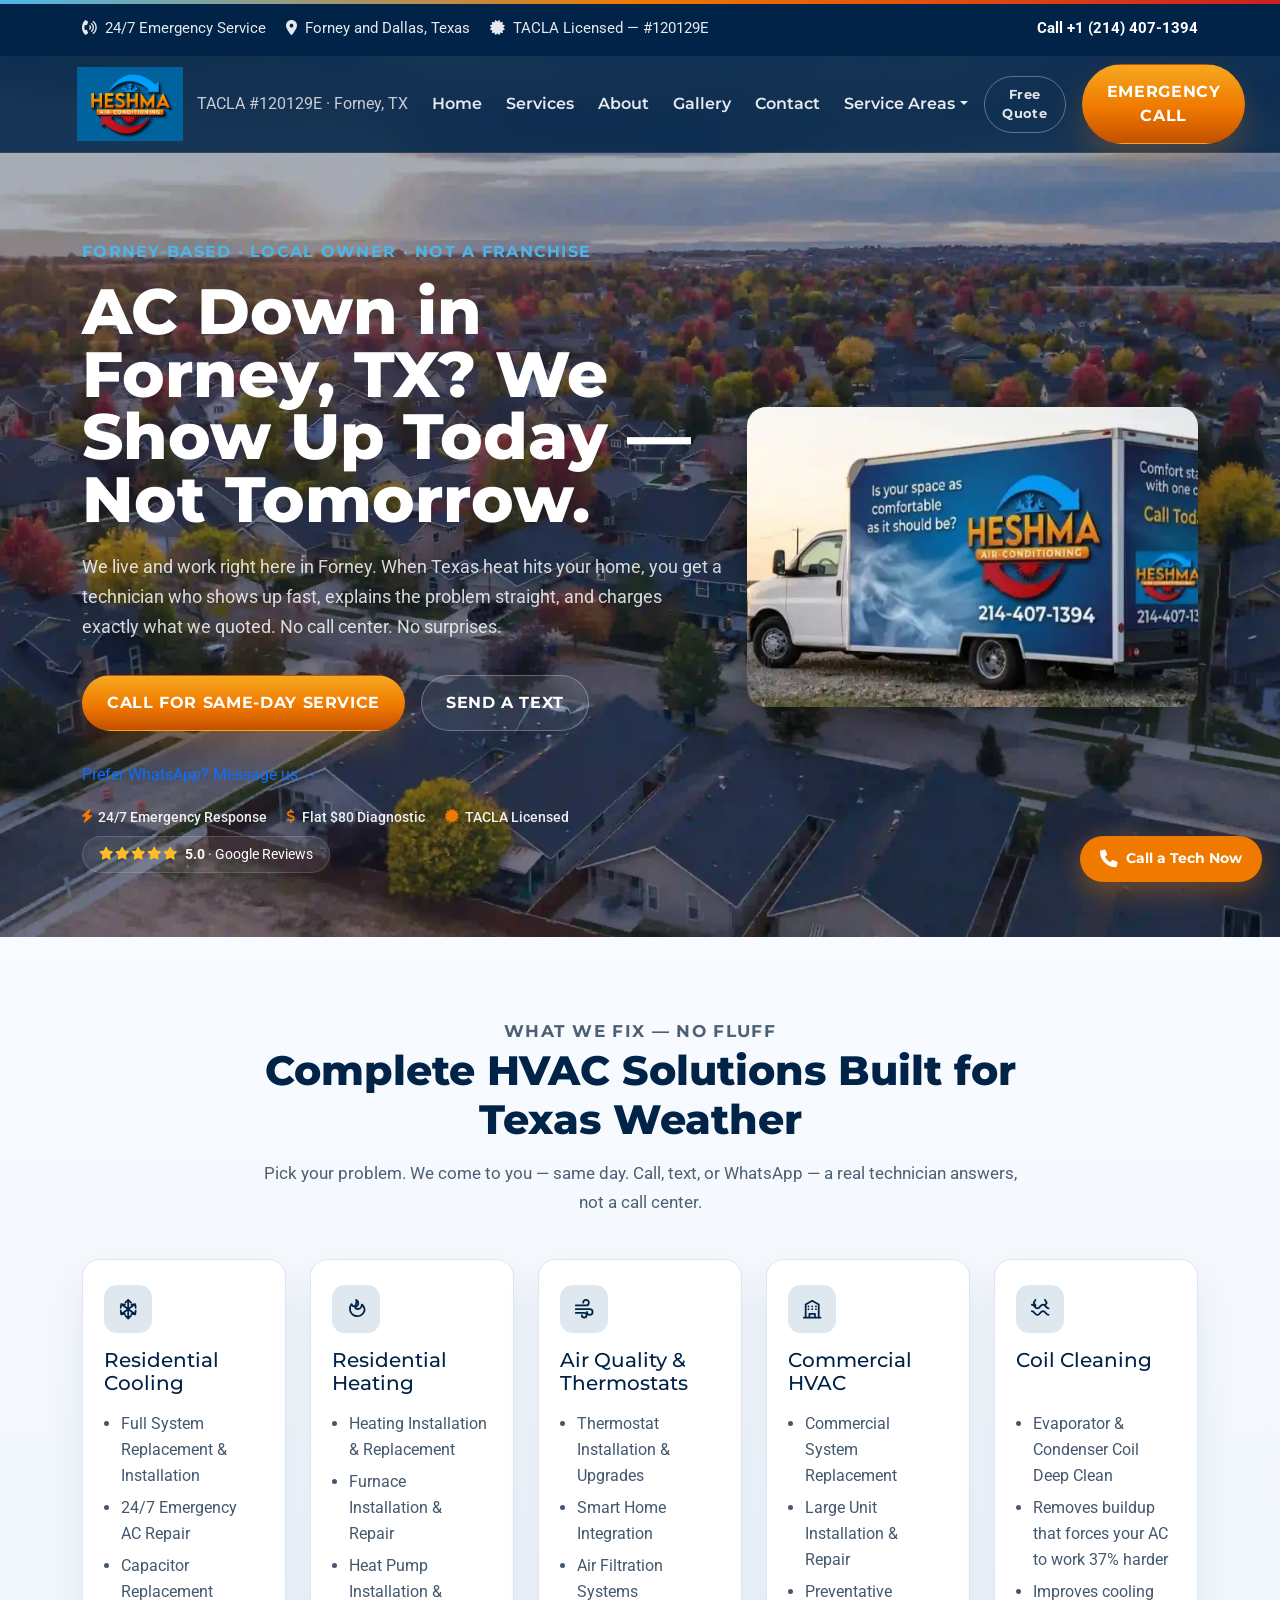
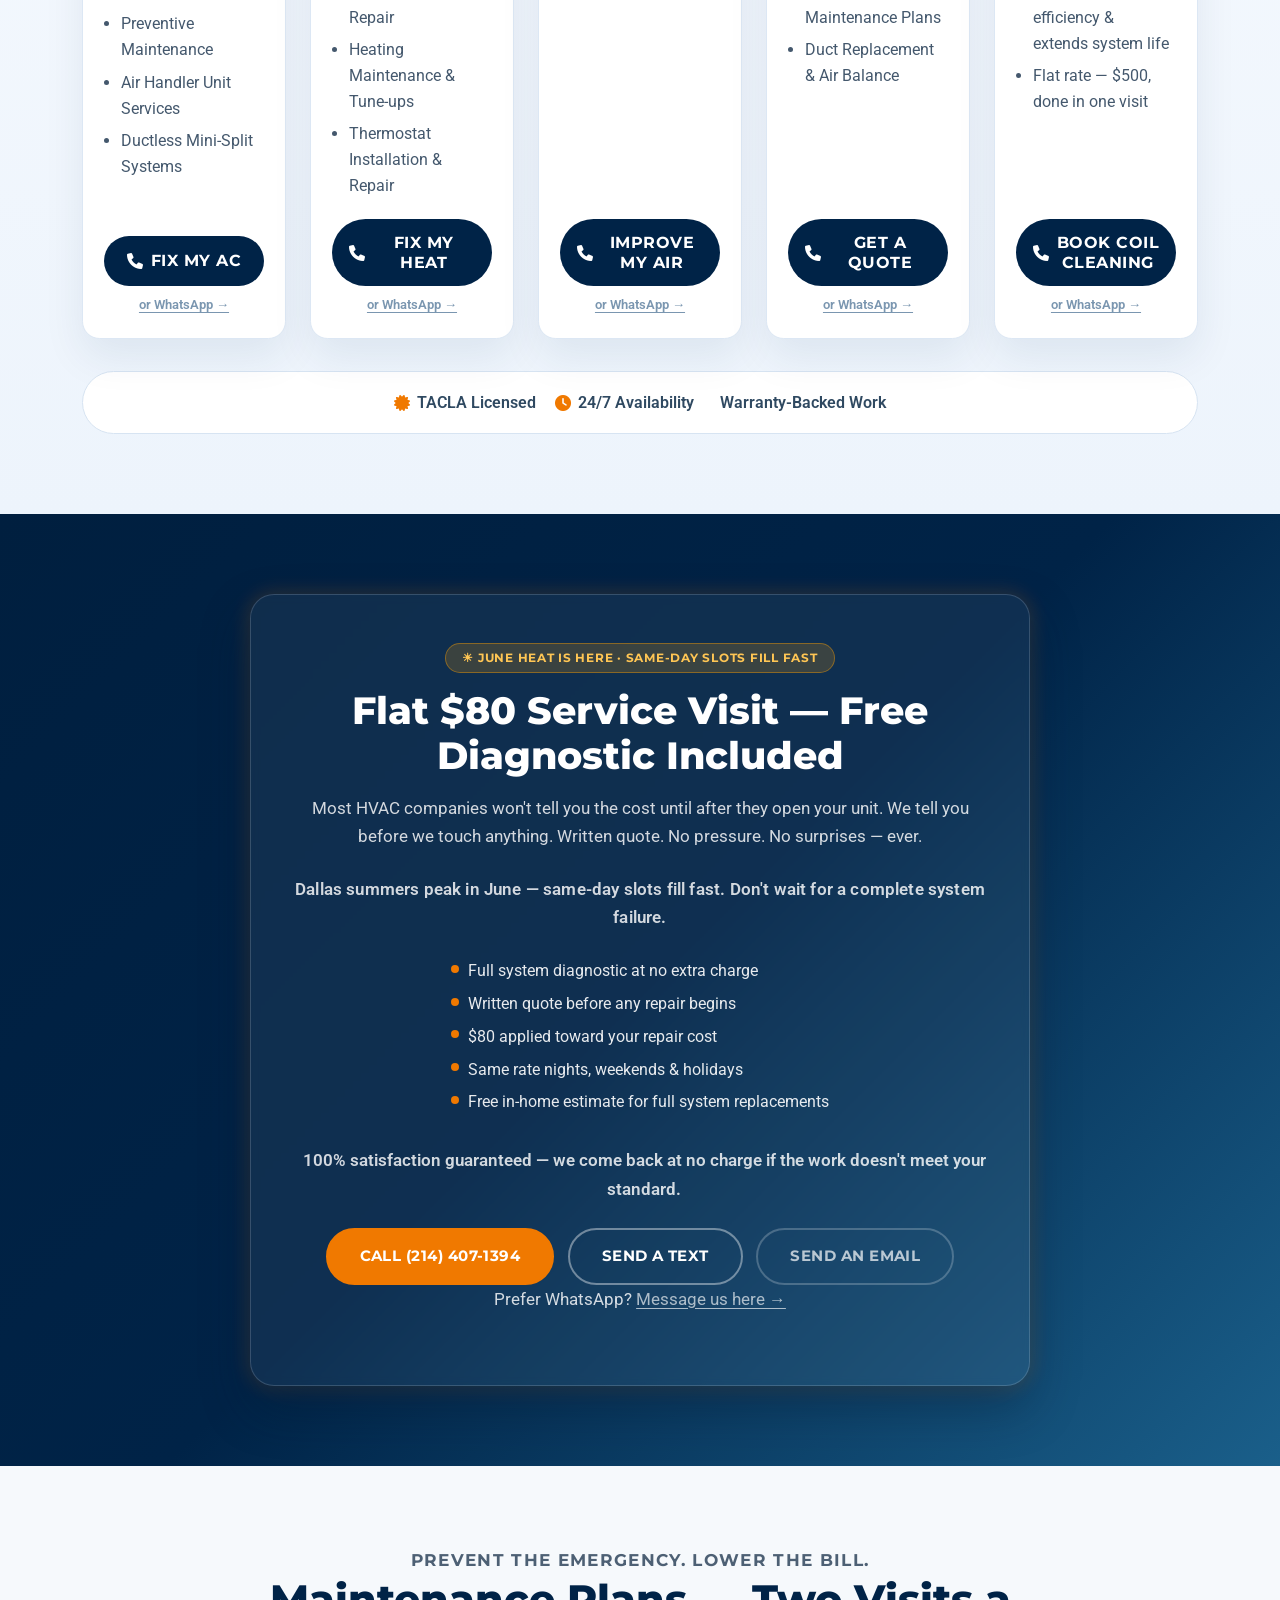
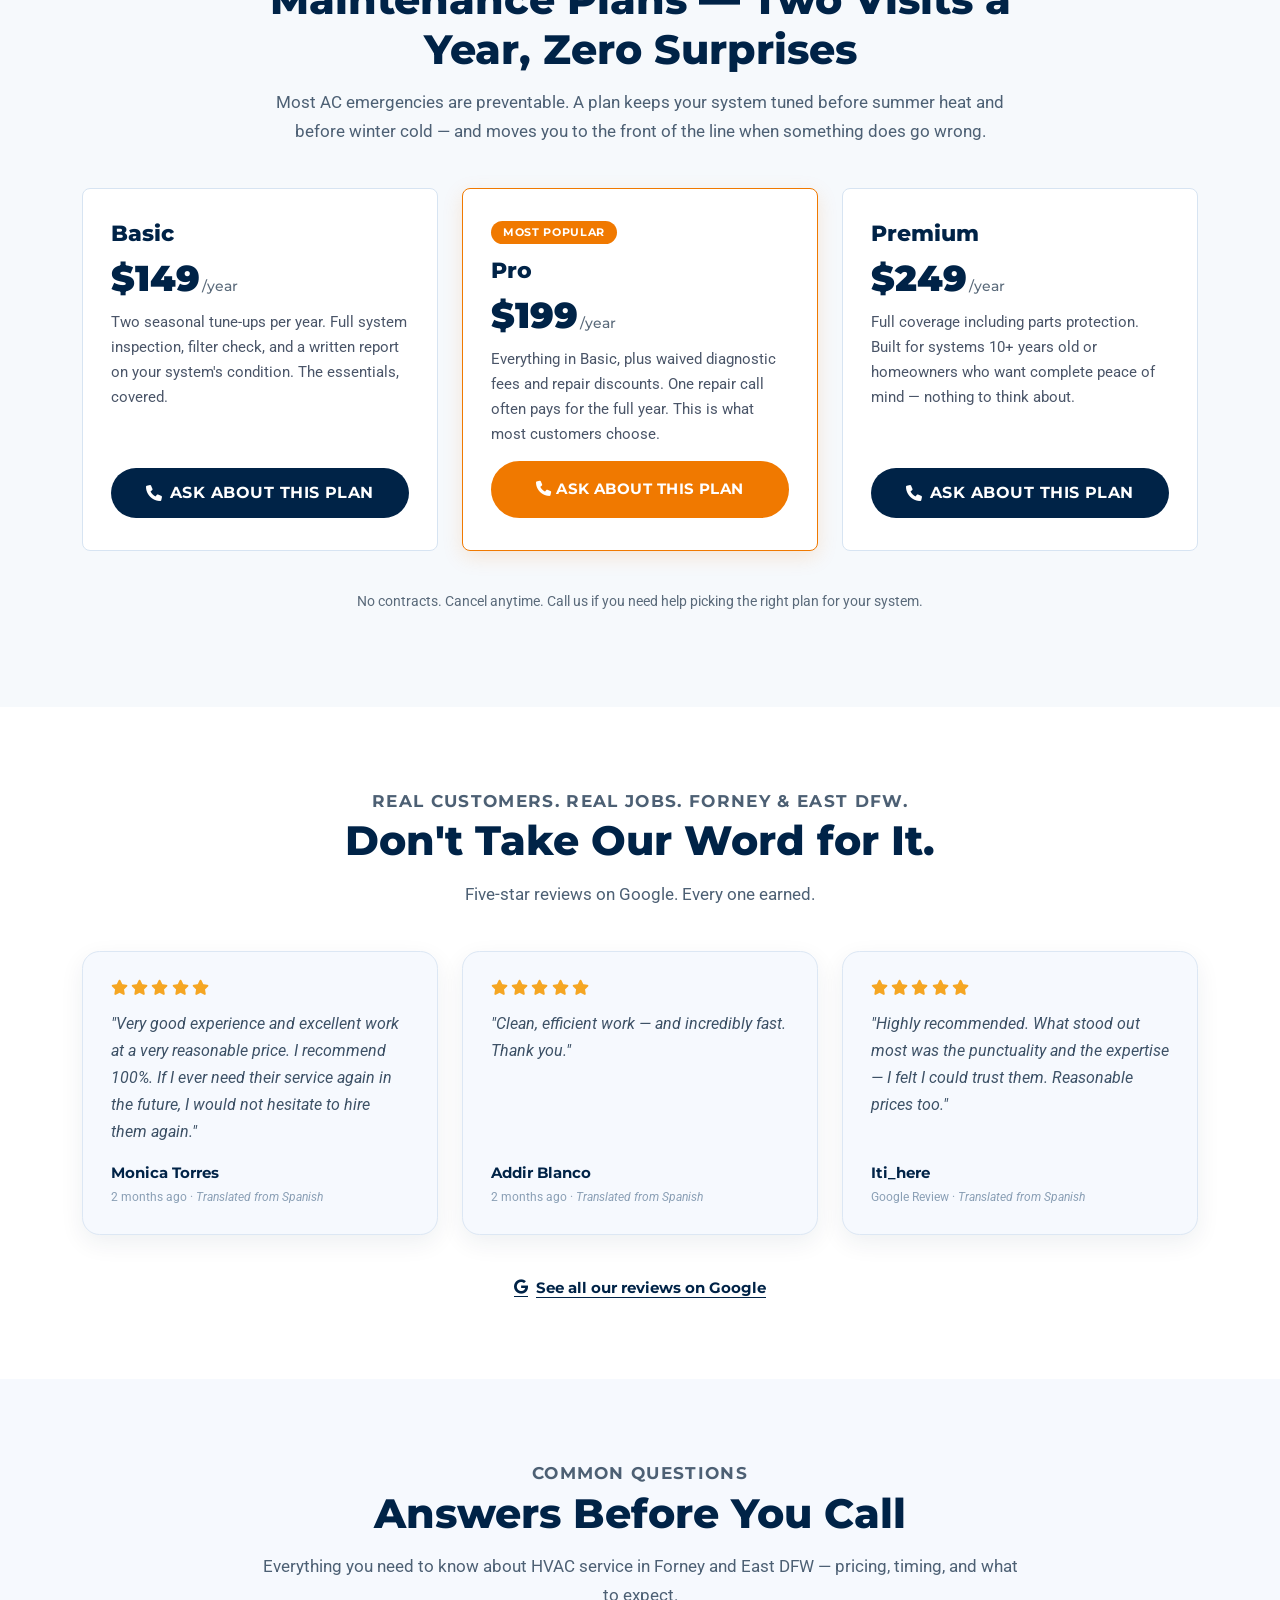
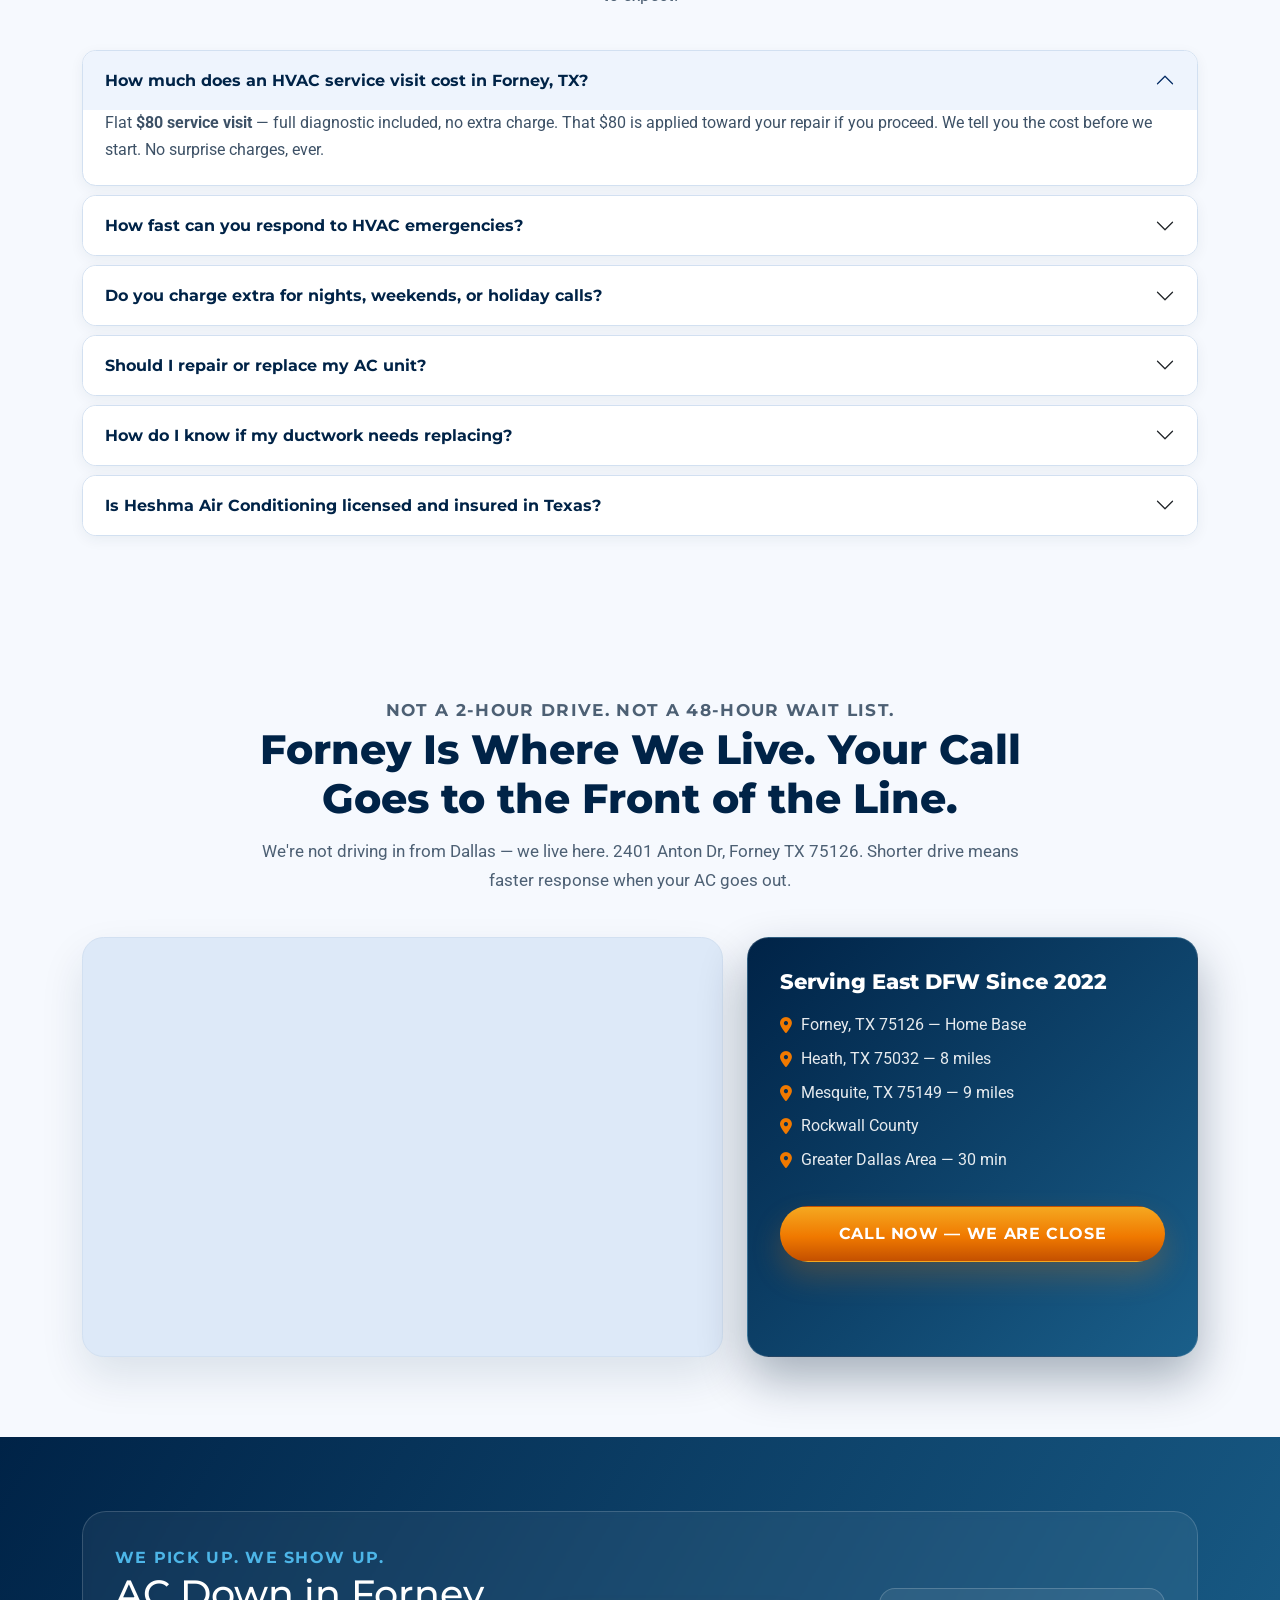
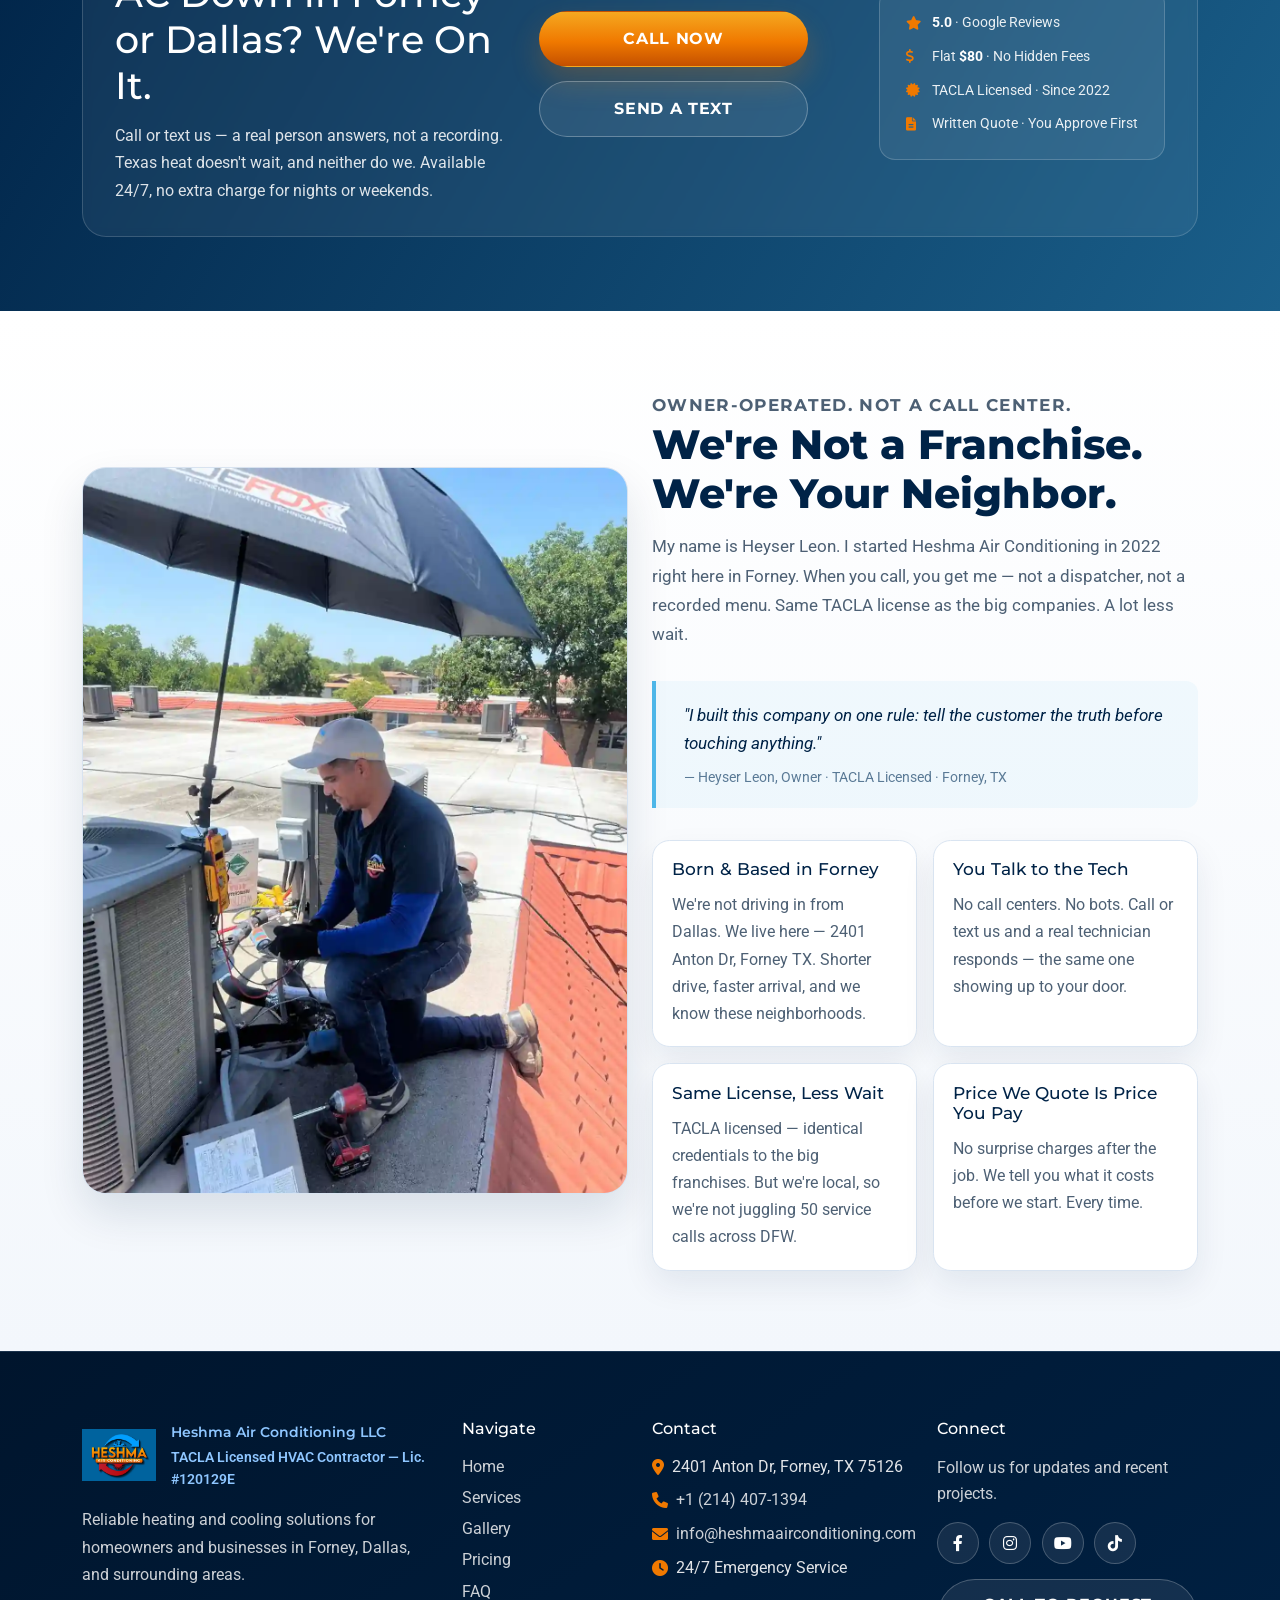
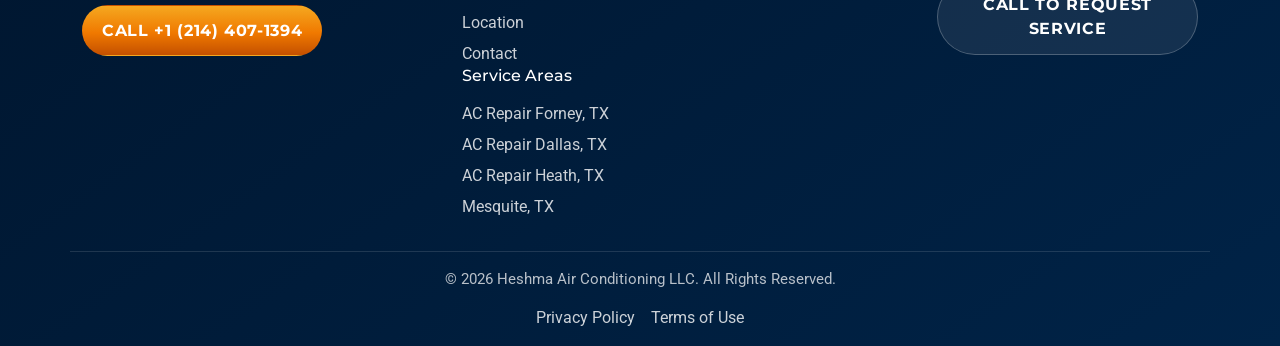
==== index.html @ 5d74b22e "LCP, render-blocking, contrast and animation fixes - Defer Font Awesome CSS async on all 5 pages (sa" ====
﻿<!DOCTYPE html>
<html lang="en">
<head>
	<meta charset="UTF-8">
	<meta name="viewport" content="width=device-width, initial-scale=1.0">
	<title>AC Repair Forney, TX | 24/7 HVAC Service | Heshma Air Conditioning</title>
	<meta name="description" content="Local AC repair & HVAC service in Forney, TX. Owner-operated, TACLA licensed, no hidden fees. 24/7 emergency response for Forney & Dallas. Call or WhatsApp — you talk to the tech.">
	<meta name="robots" content="index, follow">
	<link rel="icon" type="image/webp" href="css/img/logo-oficial.webp">
	<link rel="canonical" href="https://heshmaairconditioning.com/">
	<meta property="og:type" content="website">
	<meta property="og:title" content="AC Repair Forney, TX | 24/7 HVAC Service | Heshma Air Conditioning">
	<meta property="og:description" content="Local AC repair & HVAC service in Forney, TX. Owner-operated, TACLA licensed, no hidden fees. 24/7 emergency response for Forney & Dallas. Call or WhatsApp — you talk to the tech.">
	<meta property="og:url" content="https://heshmaairconditioning.com/">
	<meta property="og:site_name" content="Heshma Air Conditioning">
	<meta property="og:image" content="https://heshmaairconditioning.com/css/img/hero-tecnico.webp">
	<meta property="og:image:alt" content="Heshma Air Conditioning certified HVAC team serving Forney and Dallas TX">
	<meta property="og:image:width" content="1201">
	<meta property="og:image:height" content="1601">
	<meta property="og:locale" content="en_US">
	<meta name="twitter:card" content="summary_large_image">
	<meta name="twitter:title" content="AC Repair Forney, TX | 24/7 HVAC Service | Heshma Air Conditioning">
	<meta name="twitter:description" content="Local AC repair & HVAC service in Forney, TX. Owner-operated, TACLA licensed, no hidden fees. 24/7 emergency response. Call or WhatsApp — you talk to the tech.">
	<meta name="twitter:image" content="https://heshmaairconditioning.com/css/img/hero-tecnico.webp">
	<script type="application/ld+json">
	{
	  "@context": "https://schema.org",
	  "@graph": [
	    {
	      "@type": ["HVACBusiness", "LocalBusiness"],
	      "@id": "https://heshmaairconditioning.com/#business",
	      "name": "Heshma Air Conditioning LLC",
	      "url": "https://heshmaairconditioning.com/",
	      "logo": {
	        "@type": "ImageObject",
	        "url": "https://heshmaairconditioning.com/css/img/logo-oficial.webp"
	      },
	      "image": "https://heshmaairconditioning.com/css/img/hero-tecnico.webp",
	      "telephone": "+1-214-407-1394",
	      "email": "info@heshmaairconditioning.com",
	      "priceRange": "$$",
	      "address": {
	        "@type": "PostalAddress",
	        "streetAddress": "2401 Anton Dr",
	        "addressLocality": "Forney",
	        "addressRegion": "TX",
	        "postalCode": "75126",
	        "addressCountry": "US"
	      },
	      "geo": {
	        "@type": "GeoCoordinates",
	        "latitude": 32.73320,
	        "longitude": -96.46950
	      },
	      "areaServed": ["Forney", "Dallas", "Heath", "Mesquite", "Greater Dallas Area", "Texas"],
	      "openingHoursSpecification": {
	        "@type": "OpeningHoursSpecification",
	        "dayOfWeek": ["Monday","Tuesday","Wednesday","Thursday","Friday","Saturday","Sunday"],
	        "opens": "00:00",
	        "closes": "23:59"
	      },
	      "sameAs": [
	        "https://www.facebook.com/HeshmaAir",
	        "https://www.instagram.com/heshmaairconditioning",
	        "https://www.yelp.com/biz/heshma-air-conditioning-forney-2",
	        "https://www.bbb.org/us/tx/forney/profile/air-conditioning-contractor/heshma-air-conditioning-0875-91340658",
	        "https://www.google.com/search?kgmid=/g/11s7l1b1cd",
	        "https://www.youtube.com/@hesmaairconditioning",
	        "https://www.tiktok.com/@heysersh2016"
	      ],
	      "aggregateRating": {
	        "@type": "AggregateRating",
	        "ratingValue": "5",
	        "reviewCount": "11",
	        "bestRating": "5",
	        "worstRating": "1"
	      },
	      "hasOfferCatalog": {
	        "@type": "OfferCatalog",
	        "name": "HVAC Services",
	        "itemListElement": [
	          {
	            "@type": "Offer",
	            "itemOffered": {
	              "@type": "Service",
	              "name": "Residential Cooling",
	              "description": "AC installation, replacement, 24/7 emergency AC repair, preventive maintenance, air handler unit services, and ductless mini-split systems in Forney and Dallas, TX."
	            }
	          },
	          {
	            "@type": "Offer",
	            "itemOffered": {
	              "@type": "Service",
	              "name": "Residential Heating",
	              "description": "Heating installation and replacement, furnace and heat pump installation and repair, heating maintenance and tune-ups, and thermostat services in Forney and Dallas, TX."
	            }
	          },
	          {
	            "@type": "Offer",
	            "itemOffered": {
	              "@type": "Service",
	              "name": "Air Quality & Thermostats",
	              "description": "Thermostat installation and upgrades, smart home integration, and air filtration systems in Forney and Dallas, TX."
	            }
	          },
	          {
	            "@type": "Offer",
	            "itemOffered": {
	              "@type": "Service",
	              "name": "Commercial HVAC",
	              "description": "Specialized commercial HVAC solutions, large unit installation and repair, preventive maintenance plans, and ductwork air balance in Forney and Dallas, TX."
	            }
	          },
	          {
	            "@type": "Offer",
	            "itemOffered": {
	              "@type": "Service",
	              "name": "Coil Cleaning",
	              "description": "Evaporator and condenser coil deep clean in Forney and Dallas, TX. Removes buildup that reduces efficiency. Flat rate service completed in a single visit."
	            }
	          }
	        ]
	      },
	      "hasCredential": {
	        "@type": "EducationalOccupationalCredential",
	        "name": "TACLA120129E",
	        "credentialCategory": "HVAC Contractor License",
	        "recognizedBy": {
	          "@type": "GovernmentOrganization",
	          "name": "Texas Department of Licensing and Regulation"
	        }
	      }
	    },
	    {
	      "@type": "WebSite",
	      "@id": "https://heshmaairconditioning.com/#website",
	      "url": "https://heshmaairconditioning.com/",
	      "name": "Heshma Air Conditioning",
	      "publisher": { "@id": "https://heshmaairconditioning.com/#business" }
	    },
	    {
	      "@type": "WebPage",
	      "@id": "https://heshmaairconditioning.com/#webpage",
	      "url": "https://heshmaairconditioning.com/",
	      "name": "Expert AC Repair & HVAC Service in Forney, TX | Heshma Air Conditioning",
	      "description": "Expert AC repair and HVAC service in Forney, TX — available 24/7 for emergencies. TACLA licensed. Heating, cooling and installations for homes and businesses across Forney and Dallas.",
	      "inLanguage": "en-US",
	      "isPartOf": { "@id": "https://heshmaairconditioning.com/#website" },
	      "about": { "@id": "https://heshmaairconditioning.com/#business" },
	      "dateModified": "2026-05-26"
	    },
	    {
	      "@type": "FAQPage",
	      "@id": "https://heshmaairconditioning.com/#faq",
	      "isPartOf": { "@id": "https://heshmaairconditioning.com/#webpage" },
	      "mainEntity": [
	        {
	          "@type": "Question",
	          "name": "How much does an HVAC service visit cost in Forney, TX?",
	          "acceptedAnswer": {
	            "@type": "Answer",
	            "text": "Flat $80 service visit — full diagnostic included, no extra charge. That $80 is applied toward your repair if you proceed. We tell you the cost before we start. No surprise charges, ever."
	          }
	        },
	        {
	          "@type": "Question",
	          "name": "How fast can you respond to HVAC emergencies?",
	          "acceptedAnswer": {
	            "@type": "Answer",
	            "text": "Same-day service in Forney, Heath, Mesquite, and the greater Dallas area. For emergencies we respond 24 hours a day, 7 days a week — including weekends and holidays. No extra charge for off-hours calls."
	          }
	        },
	        {
	          "@type": "Question",
	          "name": "Do you charge extra for nights, weekends, or holiday calls?",
	          "acceptedAnswer": {
	            "@type": "Answer",
	            "text": "No. The flat $80 service visit applies any day, any time. No after-hours surcharges, no weekend fees, no holiday markups. The price is the price."
	          }
	        },
	        {
	          "@type": "Question",
	          "name": "Should I repair or replace my AC unit?",
	          "acceptedAnswer": {
	            "@type": "Answer",
	            "text": "General rule: if your system is under 10 years old and the repair costs less than half the price of a replacement, repair usually makes sense. We give you an honest written assessment before you decide — no pressure to upgrade."
	          }
	        },
	        {
	          "@type": "Question",
	          "name": "How do I know if my ductwork needs replacing?",
	          "acceptedAnswer": {
	            "@type": "Answer",
	            "text": "Watch for rooms that won't cool evenly, unusually high energy bills, or a system over 15 years old. Old ducts can lose up to 30% of conditioned air through cracks before it reaches your vents. We inspect ductwork as part of every service visit at no extra charge."
	          }
	        },
	        {
	          "@type": "Question",
	          "name": "Is Heshma Air Conditioning licensed and insured in Texas?",
	          "acceptedAnswer": {
	            "@type": "Answer",
	            "text": "Yes. Heshma Air Conditioning LLC is TACLA licensed — the same credential required of all HVAC contractors in Texas — and fully insured. Owner-operated and serving Forney and East DFW since 2022."
	          }
	        }
	      ]
	    }
	  ]
	}
	</script>
	<link rel="preconnect" href="https://fonts.googleapis.com">
	<link rel="preconnect" href="https://fonts.gstatic.com" crossorigin>
	<link rel="preload" as="style" href="https://fonts.googleapis.com/css2?family=Montserrat:wght@600;700;800&family=Roboto:wght@400;700&display=swap" onload="this.onload=null;this.rel='stylesheet'">
	<noscript><link rel="stylesheet" href="https://fonts.googleapis.com/css2?family=Montserrat:wght@600;700;800&family=Roboto:wght@400;700&display=swap"></noscript>
	<link rel="preload" as="image" href="css/img/fondo-forney.webp" type="image/webp" fetchpriority="high">
	<link href="https://cdn.jsdelivr.net/npm/bootstrap@5.3.3/dist/css/bootstrap.min.css" rel="stylesheet" integrity="sha384-QWTKZyjpPEjISv5WaRU9OFeRpok6YctnYmDr5pNlyT2bRjXh0JMhjY6hW+ALEwIH" crossorigin="anonymous">
	<link rel="preload" as="style" href="https://cdnjs.cloudflare.com/ajax/libs/font-awesome/6.0.0/css/all.min.css" integrity="sha512-9usAa10IRO0HhonpyAIVpjrylPvoDwiPUiKdWk5t3PyolY1cOd4DSE0Ga+ri4AuTroPR5aQvXU9xC6qOPnzFeg==" crossorigin="anonymous" onload="this.onload=null;this.rel='stylesheet'">
	<noscript><link rel="stylesheet" href="https://cdnjs.cloudflare.com/ajax/libs/font-awesome/6.0.0/css/all.min.css" integrity="sha512-9usAa10IRO0HhonpyAIVpjrylPvoDwiPUiKdWk5t3PyolY1cOd4DSE0Ga+ri4AuTroPR5aQvXU9xC6qOPnzFeg==" crossorigin="anonymous"></noscript>
	<link rel="stylesheet" href="css/heshma.css">
	<link rel="stylesheet" href="css/cookie-consent.css">
</head>
<body>
	<a class="visually-hidden-focusable skip-link" href="#main-content">Skip to main content</a>

	<div class="top-contact-bar">
		<div class="container">
			<div class="top-contact-bar__content">
				<div class="top-contact-bar__items" aria-label="Company service highlights">
					<span><i class="fa-solid fa-phone-volume" aria-hidden="true"></i> 24/7 Emergency Service</span>
					<span><i class="fa-solid fa-location-dot" aria-hidden="true"></i> Forney and Dallas, Texas</span>
					<span><i class="fa-solid fa-certificate" aria-hidden="true"></i> TACLA Licensed &mdash; #120129E</span>
				</div>
				<a class="top-contact-bar__call" href="tel:+12144071394" aria-label="Call Heshma Air Conditioning now at 214 407 1394">Call +1 (214) 407-1394</a>
			</div>
		</div>
	</div>

	<header class="site-header">
		<nav class="navbar navbar-expand-lg fixed-top site-navbar" aria-label="Primary navigation">
			<div class="container">
				<a class="navbar-brand site-brand" href="#hero" aria-label="Heshma Air Conditioning home">
					<img src="css/img/logo-oficial.webp" alt="Heshma Air Conditioning logo" width="120" height="84">
					<span>
						<small>TACLA #120129E &middot; Forney, TX</small>
					</span>
				</a>

				<button class="navbar-toggler site-navbar__toggler" type="button" data-bs-toggle="collapse" data-bs-target="#mainNavigation" aria-controls="mainNavigation" aria-expanded="false" aria-label="Toggle navigation">
					<span class="navbar-toggler-icon"></span>
				</button>

				<div class="collapse navbar-collapse" id="mainNavigation">
					<ul class="navbar-nav ms-auto align-items-lg-center gap-lg-2">
						<li class="nav-item"><a class="nav-link" href="#hero" aria-current="page">Home</a></li>
						<li class="nav-item"><a class="nav-link" href="#services">Services</a></li>
						<li class="nav-item"><a class="nav-link" href="#about-preview">About</a></li>
						<li class="nav-item"><a class="nav-link" href="gallery.html">Gallery</a></li>
						<li class="nav-item"><a class="nav-link" href="#contact">Contact</a></li>
						<li class="nav-item dropdown">
							<a class="nav-link dropdown-toggle" href="#" role="button" data-bs-toggle="dropdown" aria-expanded="false">Service Areas</a>
							<ul class="dropdown-menu">
								<li><a class="dropdown-item" href="ac-repair-forney-tx.html">Forney, TX</a></li>
								<li><a class="dropdown-item" href="ac-repair-dallas-tx.html">Dallas, TX</a></li>
								<li><a class="dropdown-item" href="ac-repair-heath-tx.html">Heath, TX</a></li>
								<li><a class="dropdown-item" href="ac-repair-mesquite-tx.html">Mesquite, TX</a></li>
							</ul>
						</li>
						<li class="nav-item mt-2 mt-lg-0">
							<a class="btn btn-nav-quote js-whatsapp-trigger" href="#" data-whatsapp-service="quote" data-whatsapp-source="nav-quote" aria-label="Request a free HVAC quote">Free Quote</a>
						</li>
						<li class="nav-item ms-lg-2 mt-2 mt-lg-0">
							<a class="btn btn-emergency" href="tel:+12144071394" aria-label="Emergency call to Heshma Air Conditioning">Emergency Call</a>
						</li>
					</ul>
				</div>
			</div>
		</nav>
	</header>

	<main id="main-content">
		<section class="hero-section hero-section--forney" id="hero" aria-labelledby="hero-title">
			<div class="container">
				<div class="row align-items-center g-4">
					<div class="col-md-7">
						<p class="hero-copy__eyebrow">Forney-Based · Local Owner · Not a Franchise</p>
						<h1 id="hero-title">AC Down in Forney, TX? We Show Up Today — Not Tomorrow.</h1>
						<p class="hero-copy__lead">We live and work right here in Forney. When Texas heat hits your home, you get a technician who shows up fast, explains the problem straight, and charges exactly what we quoted. No call center. No surprises.</p>
						<div class="hero-copy__actions" aria-label="Primary calls to action">
							<a class="btn btn-hero-primary" href="tel:+12144071394" aria-label="Call for same-day HVAC service">Call for Same-Day Service</a>
							<a class="btn btn-hero-secondary" href="sms:+12144071394" aria-label="Send a text message for HVAC service">Send a Text</a>
						</div>
						<p class="hero-wa-link"><a class="js-whatsapp-trigger" href="#" data-whatsapp-service="quote" data-whatsapp-source="hero-wa" aria-label="Contact us on WhatsApp">Prefer WhatsApp? Message us →</a></p>
						<div class="hero-trust-row">
							<ul class="hero-trust-list" aria-label="Reasons to trust Heshma Air Conditioning">
								<li><i class="fa-solid fa-bolt" aria-hidden="true"></i> 24/7 Emergency Response</li>
								<li><i class="fa-solid fa-dollar-sign" aria-hidden="true"></i> Flat $80 Diagnostic</li>
								<li><i class="fa-solid fa-certificate" aria-hidden="true"></i> TACLA Licensed</li>
							</ul>
							<a class="hero-rating" href="https://www.google.com/search?kgmid=/g/11s7l1b1cd" target="_blank" rel="noopener noreferrer" aria-label="5.0 stars on Google — click to read or leave a review">
								<span class="hero-rating__stars" aria-hidden="true">
									<i class="fa-solid fa-star"></i>
									<i class="fa-solid fa-star"></i>
									<i class="fa-solid fa-star"></i>
									<i class="fa-solid fa-star"></i>
									<i class="fa-solid fa-star"></i>
								</span>
								<span class="hero-rating__text"><strong>5.0</strong> · Google Reviews</span>
							</a>
						</div>
					</div>
					<div class="col-md-5 text-center">
						<img class="hero-truck-img" src="css/img/truck-hero.webp" alt="Heshma Air Conditioning service truck — Forney, TX" width="1105" height="736" loading="eager">
					</div>
				</div>
			</div>
		</section>

		<section class="services-section" id="services" aria-labelledby="services-title">
			<div class="container">
				<div class="section-heading text-center">
					<p class="section-heading__eyebrow">What We Fix — No Fluff</p>
					<h2 id="services-title">Complete HVAC Solutions Built for Texas Weather</h2>
					<p>Pick your problem. We come to you — same day. Call, text, or WhatsApp — a real technician answers, not a call center.</p>
				</div>

				<div class="row g-4 justify-content-center">
					<div class="col-xl col-lg-4 col-md-6">
						<article class="service-card" aria-labelledby="service-cooling-title">
							<div class="service-card__icon" aria-hidden="true">
								<svg class="service-card__icon-svg" viewBox="0 0 24 24" aria-hidden="true" focusable="false">
									<path d="M12 2v20M4.5 6.5L19.5 17.5M4.5 17.5L19.5 6.5M12 2l3 3M12 2l-3 3M12 22l3-3M12 22l-3-3M4.5 6.5l4 .5M4.5 6.5l-.5 4M19.5 17.5l-4-.5M19.5 17.5l.5-4M4.5 17.5l4-.5M4.5 17.5l-.5-4M19.5 6.5l-4 .5M19.5 6.5l.5 4"/>
								</svg>
							</div>
							<h3 id="service-cooling-title">Residential Cooling</h3>
							<ul>
								<li>Full System Replacement &amp; Installation</li>
								<li>24/7 Emergency AC Repair</li>
								<li>Capacitor Replacement</li>
								<li>Preventive Maintenance</li>
								<li>Air Handler Unit Services</li>
								<li>Ductless Mini-Split Systems</li>
							</ul>
							<a class="btn btn-service" href="tel:+12144071394" aria-label="Call to fix your AC now"><i class="fa-solid fa-phone" aria-hidden="true"></i> Fix My AC</a>
							<a class="service-card__wa-link js-whatsapp-trigger" href="#" data-whatsapp-service="cooling" data-whatsapp-source="services-cooling" aria-label="WhatsApp for cooling service">or WhatsApp →</a>
						</article>
					</div>

					<div class="col-xl col-lg-4 col-md-6">
						<article class="service-card" aria-labelledby="service-heating-title">
							<div class="service-card__icon" aria-hidden="true">
								<svg class="service-card__icon-svg" viewBox="0 0 24 24" aria-hidden="true" focusable="false">
									<path d="M12 2c1.5 3-1 4.5-1 7 0 1.6 1.2 2.8 2.8 2.8 2.5 0 4.2-2.3 4.2-4.8 2 1.6 3 4 3 6.5A8 8 0 1 1 7 6.5c.6 1.7 2.1 2.8 3.8 2.8 2.4 0 4.2-2.1 3.2-5.3Z"/>
								</svg>
							</div>
							<h3 id="service-heating-title">Residential Heating</h3>
							<ul>
								<li>Heating Installation &amp; Replacement</li>
								<li>Furnace Installation &amp; Repair</li>
								<li>Heat Pump Installation &amp; Repair</li>
								<li>Heating Maintenance &amp; Tune-ups</li>
								<li>Thermostat Installation &amp; Repair</li>
							</ul>
							<a class="btn btn-service" href="tel:+12144071394" aria-label="Call to fix your heating now"><i class="fa-solid fa-phone" aria-hidden="true"></i> Fix My Heat</a>
							<a class="service-card__wa-link js-whatsapp-trigger" href="#" data-whatsapp-service="heating" data-whatsapp-source="services-heating" aria-label="WhatsApp for heating service">or WhatsApp →</a>
						</article>
					</div>

					<div class="col-xl col-lg-4 col-md-6">
						<article class="service-card" aria-labelledby="service-iaq-title">
							<div class="service-card__icon" aria-hidden="true">
								<svg class="service-card__icon-svg" viewBox="0 0 24 24" aria-hidden="true" focusable="false">
									<path d="M3 8h11a3 3 0 1 0-3-3M3 12h15a3 3 0 1 1-3 3M3 16h9a2.5 2.5 0 1 1-2.5 2.5"/>
								</svg>
							</div>
							<h3 id="service-iaq-title">Air Quality &amp; Thermostats</h3>
							<ul>
								<li>Thermostat Installation &amp; Upgrades</li>
								<li>Smart Home Integration</li>
								<li>Air Filtration Systems</li>
							</ul>
							<a class="btn btn-service" href="tel:+12144071394" aria-label="Call to improve your air quality now"><i class="fa-solid fa-phone" aria-hidden="true"></i> Improve My Air</a>
							<a class="service-card__wa-link js-whatsapp-trigger" href="#" data-whatsapp-service="iaq" data-whatsapp-source="services-iaq" aria-label="WhatsApp for air quality service">or WhatsApp →</a>
						</article>
					</div>

					<div class="col-xl col-lg-4 col-md-6">
						<article class="service-card" aria-labelledby="service-commercial-title">
							<div class="service-card__icon" aria-hidden="true">
								<svg class="service-card__icon-svg" viewBox="0 0 24 24" aria-hidden="true" focusable="false">
									<path d="M3 21h18M5 21V7l7-4 7 4v14M9 21v-4h6v4M8 9h.01M12 9h.01M16 9h.01M8 12h.01M12 12h.01M16 12h.01"/>
								</svg>
							</div>
							<h3 id="service-commercial-title">Commercial HVAC</h3>
							<ul>
								<li>Commercial System Replacement</li>
								<li>Large Unit Installation &amp; Repair</li>
								<li>Preventative Maintenance Plans</li>
								<li>Duct Replacement &amp; Air Balance</li>
							</ul>
							<a class="btn btn-service" href="tel:+12144071394" aria-label="Call for a commercial HVAC quote"><i class="fa-solid fa-phone" aria-hidden="true"></i> Get a Quote</a>
							<a class="service-card__wa-link js-whatsapp-trigger" href="#" data-whatsapp-service="commercial" data-whatsapp-source="services-commercial" aria-label="WhatsApp for commercial HVAC service">or WhatsApp →</a>
						</article>
					</div>

					<div class="col-xl col-lg-4 col-md-6">
						<article class="service-card" aria-labelledby="service-coil-title">
							<div class="service-card__icon" aria-hidden="true">
								<svg class="service-card__icon-svg" viewBox="0 0 24 24" aria-hidden="true" focusable="false">
									<path d="M3 7c3 0 3 4 6 4s3-4 6-4 3 4 6 4M3 14c3 0 3 4 6 4s3-4 6-4 3 4 6 4M17 2l2 3-2 3M7 2L5 5l2 3"/>
								</svg>
							</div>
							<h3 id="service-coil-title">Coil Cleaning</h3>
							<ul>
								<li>Evaporator &amp; Condenser Coil Deep Clean</li>
								<li>Removes buildup that forces your AC to work 37% harder</li>
								<li>Improves cooling efficiency &amp; extends system life</li>
								<li>Flat rate — $500, done in one visit</li>
							</ul>
							<a class="btn btn-service" href="tel:+12144071394" aria-label="Call to book a coil cleaning"><i class="fa-solid fa-phone" aria-hidden="true"></i> Book Coil Cleaning</a>
							<a class="service-card__wa-link js-whatsapp-trigger" href="#" data-whatsapp-service="coil-cleaning" data-whatsapp-source="services-coil" aria-label="WhatsApp for coil cleaning service">or WhatsApp →</a>
						</article>
					</div>
				</div>

				<div class="services-section__trust" role="note" aria-label="Trust indicators">
					<span><i class="fa-solid fa-certificate" aria-hidden="true"></i> TACLA Licensed</span>
					<span><i class="fa-solid fa-clock" aria-hidden="true"></i> 24/7 Availability</span>
					<span><i class="fa-solid fa-shield-halved" aria-hidden="true"></i> Warranty-Backed Work</span>
				</div>
			</div>
		</section>

		<section class="offer-section" id="offer" aria-labelledby="offer-title">
			<div class="container">
				<div class="offer-card">
					<span class="offer-card__badge">&#9728; June Heat Is Here &middot; Same-Day Slots Fill Fast</span>
					<h2 id="offer-title">Flat $80 Service Visit — Free Diagnostic Included</h2>
					<p>Most HVAC companies won't tell you the cost until after they open your unit. We tell you before we touch anything. Written quote. No pressure. No surprises — ever.</p>
					<p class="offer-card__urgency">Dallas summers peak in June &mdash; same-day slots fill fast. Don't wait for a complete system failure.</p>
					<ul class="offer-card__list">
						<li>Full system diagnostic at no extra charge</li>
						<li>Written quote before any repair begins</li>
						<li>$80 applied toward your repair cost</li>
						<li>Same rate nights, weekends &amp; holidays</li>
						<li>Free in-home estimate for full system replacements</li>
					</ul>
					<p class="offer-card__guarantee"><i class="fa-solid fa-shield-halved" aria-hidden="true"></i> 100% satisfaction guaranteed &mdash; we come back at no charge if the work doesn't meet your standard.</p>
					<div class="offer-card__actions">
						<a class="btn btn-offer-primary" href="tel:+12144071394" aria-label="Call Heshma Air Conditioning at 214 407 1394">Call (214) 407-1394</a>
						<a class="btn btn-offer-secondary" href="sms:+12144071394" aria-label="Send a text message to Heshma Air Conditioning">Send a Text</a>
						<a class="btn btn-offer-email" href="mailto:info@heshmaairconditioning.com" aria-label="Email Heshma Air Conditioning">Send an Email</a>
					</div>
					<p class="offer-card__whatsapp">Prefer WhatsApp? <a class="js-whatsapp-trigger" href="#" data-whatsapp-service="quote" data-whatsapp-source="offer-section" aria-label="Contact Heshma Air Conditioning on WhatsApp">Message us here →</a></p>
				</div>
			</div>
		</section>

		<section class="plans-section" id="maintenance-plans" aria-labelledby="plans-title">
			<div class="container">
				<div class="section-heading text-center">
					<p class="section-heading__eyebrow">Prevent the Emergency. Lower the Bill.</p>
					<h2 id="plans-title">Maintenance Plans — Two Visits a Year, Zero Surprises</h2>
					<p>Most AC emergencies are preventable. A plan keeps your system tuned before summer heat and before winter cold — and moves you to the front of the line when something does go wrong.</p>
				</div>
				<div class="row g-4 justify-content-center">
					<div class="col-lg-4 col-md-6">
						<article class="plan-card" aria-label="Basic maintenance plan">
							<h3 class="plan-card__name">Basic</h3>
							<p class="plan-card__price">$149<span>/year</span></p>
							<p class="plan-card__desc">Two seasonal tune-ups per year. Full system inspection, filter check, and a written report on your system's condition. The essentials, covered.</p>
							<a class="btn btn-service" href="tel:+12144071394" aria-label="Call about the Basic maintenance plan"><i class="fa-solid fa-phone" aria-hidden="true"></i> Ask About This Plan</a>
						</article>
					</div>
					<div class="col-lg-4 col-md-6">
						<article class="plan-card plan-card--featured" aria-label="Pro maintenance plan">
							<span class="plan-card__badge">Most Popular</span>
							<h3 class="plan-card__name">Pro</h3>
							<p class="plan-card__price">$199<span>/year</span></p>
							<p class="plan-card__desc">Everything in Basic, plus waived diagnostic fees and repair discounts. One repair call often pays for the full year. This is what most customers choose.</p>
							<a class="btn btn-offer-primary" href="tel:+12144071394" aria-label="Call about the Pro maintenance plan"><i class="fa-solid fa-phone" aria-hidden="true"></i> Ask About This Plan</a>
						</article>
					</div>
					<div class="col-lg-4 col-md-6">
						<article class="plan-card" aria-label="Premium maintenance plan">
							<h3 class="plan-card__name">Premium</h3>
							<p class="plan-card__price">$249<span>/year</span></p>
							<p class="plan-card__desc">Full coverage including parts protection. Built for systems 10+ years old or homeowners who want complete peace of mind — nothing to think about.</p>
							<a class="btn btn-service" href="tel:+12144071394" aria-label="Call about the Premium maintenance plan"><i class="fa-solid fa-phone" aria-hidden="true"></i> Ask About This Plan</a>
						</article>
					</div>
				</div>
				<p class="plans-section__note text-center">No contracts. Cancel anytime. Call us if you need help picking the right plan for your system.</p>
			</div>
		</section>

		<section class="reviews-section" id="reviews" aria-labelledby="reviews-title">
			<div class="container">
				<div class="section-heading text-center">
					<p class="section-heading__eyebrow">Real Customers. Real Jobs. Forney &amp; East DFW.</p>
					<h2 id="reviews-title">Don't Take Our Word for It.</h2>
					<p>Five-star reviews on Google. Every one earned.</p>
				</div>

				<div class="row g-4 justify-content-center">

					<div class="col-lg-4 col-md-6">
						<article class="review-card">
							<div class="review-card__stars" aria-label="5 out of 5 stars">
								<i class="fa-solid fa-star" aria-hidden="true"></i>
								<i class="fa-solid fa-star" aria-hidden="true"></i>
								<i class="fa-solid fa-star" aria-hidden="true"></i>
								<i class="fa-solid fa-star" aria-hidden="true"></i>
								<i class="fa-solid fa-star" aria-hidden="true"></i>
							</div>
							<blockquote class="review-card__text">
								"Very good experience and excellent work at a very reasonable price. I recommend 100%. If I ever need their service again in the future, I would not hesitate to hire them again."
							</blockquote>
							<footer class="review-card__footer">
								<span class="review-card__name">Monica Torres</span>
								<span class="review-card__meta">2 months ago &middot; <span class="review-card__translated">Translated from Spanish</span></span>
							</footer>
						</article>
					</div>

					<div class="col-lg-4 col-md-6">
						<article class="review-card">
							<div class="review-card__stars" aria-label="5 out of 5 stars">
								<i class="fa-solid fa-star" aria-hidden="true"></i>
								<i class="fa-solid fa-star" aria-hidden="true"></i>
								<i class="fa-solid fa-star" aria-hidden="true"></i>
								<i class="fa-solid fa-star" aria-hidden="true"></i>
								<i class="fa-solid fa-star" aria-hidden="true"></i>
							</div>
							<blockquote class="review-card__text">
								"Clean, efficient work — and incredibly fast. Thank you."
							</blockquote>
							<footer class="review-card__footer">
								<span class="review-card__name">Addir Blanco</span>
								<span class="review-card__meta">2 months ago &middot; <span class="review-card__translated">Translated from Spanish</span></span>
							</footer>
						</article>
					</div>

					<div class="col-lg-4 col-md-6">
						<article class="review-card">
							<div class="review-card__stars" aria-label="5 out of 5 stars">
								<i class="fa-solid fa-star" aria-hidden="true"></i>
								<i class="fa-solid fa-star" aria-hidden="true"></i>
								<i class="fa-solid fa-star" aria-hidden="true"></i>
								<i class="fa-solid fa-star" aria-hidden="true"></i>
								<i class="fa-solid fa-star" aria-hidden="true"></i>
							</div>
							<blockquote class="review-card__text">
								"Highly recommended. What stood out most was the punctuality and the expertise — I felt I could trust them. Reasonable prices too."
							</blockquote>
							<footer class="review-card__footer">
								<span class="review-card__name">Iti_here</span>
								<span class="review-card__meta">Google Review &middot; <span class="review-card__translated">Translated from Spanish</span></span>
							</footer>
						</article>
					</div>

				</div>

				<div class="reviews-section__cta">
					<a class="reviews-section__link" href="https://www.google.com/search?kgmid=/g/11s7l1b1cd" target="_blank" rel="noopener noreferrer" aria-label="See all Google reviews for Heshma Air Conditioning">
						<i class="fa-brands fa-google" aria-hidden="true"></i> See all our reviews on Google
					</a>
				</div>

			</div>
		</section>

		<section class="faq-section" id="faq" aria-labelledby="faq-title">
			<div class="container">
				<div class="section-heading text-center">
					<p class="section-heading__eyebrow">Common Questions</p>
					<h2 id="faq-title">Answers Before You Call</h2>
					<p>Everything you need to know about HVAC service in Forney and East DFW — pricing, timing, and what to expect.</p>
				</div>
				<div class="accordion" id="faqAccordion">

					<div class="accordion-item">
						<h3 class="accordion-header">
							<button class="accordion-button" type="button" data-bs-toggle="collapse" data-bs-target="#faq1" aria-expanded="true" aria-controls="faq1">
								How much does an HVAC service visit cost in Forney, TX?
							</button>
						</h3>
						<div id="faq1" class="accordion-collapse collapse show" data-bs-parent="#faqAccordion">
							<div class="accordion-body">
								Flat <strong>$80 service visit</strong> — full diagnostic included, no extra charge. That $80 is applied toward your repair if you proceed. We tell you the cost before we start. No surprise charges, ever.
							</div>
						</div>
					</div>

					<div class="accordion-item">
						<h3 class="accordion-header">
							<button class="accordion-button collapsed" type="button" data-bs-toggle="collapse" data-bs-target="#faq2" aria-expanded="false" aria-controls="faq2">
								How fast can you respond to HVAC emergencies?
							</button>
						</h3>
						<div id="faq2" class="accordion-collapse collapse" data-bs-parent="#faqAccordion">
							<div class="accordion-body">
								Same-day service in Forney, Heath, Mesquite, and the greater Dallas area. For emergencies we respond 24 hours a day, 7 days a week — including weekends and holidays. No extra charge for off-hours calls.
							</div>
						</div>
					</div>

					<div class="accordion-item">
						<h3 class="accordion-header">
							<button class="accordion-button collapsed" type="button" data-bs-toggle="collapse" data-bs-target="#faq3" aria-expanded="false" aria-controls="faq3">
								Do you charge extra for nights, weekends, or holiday calls?
							</button>
						</h3>
						<div id="faq3" class="accordion-collapse collapse" data-bs-parent="#faqAccordion">
							<div class="accordion-body">
								No. The flat $80 service visit applies any day, any time. No after-hours surcharges, no weekend fees, no holiday markups. The price is the price.
							</div>
						</div>
					</div>

					<div class="accordion-item">
						<h3 class="accordion-header">
							<button class="accordion-button collapsed" type="button" data-bs-toggle="collapse" data-bs-target="#faq4" aria-expanded="false" aria-controls="faq4">
								Should I repair or replace my AC unit?
							</button>
						</h3>
						<div id="faq4" class="accordion-collapse collapse" data-bs-parent="#faqAccordion">
							<div class="accordion-body">
								General rule: if your system is under 10 years old and the repair costs less than half the price of a replacement, repair usually makes sense. We give you an honest written assessment before you decide — no pressure to upgrade.
							</div>
						</div>
					</div>

					<div class="accordion-item">
						<h3 class="accordion-header">
							<button class="accordion-button collapsed" type="button" data-bs-toggle="collapse" data-bs-target="#faq5" aria-expanded="false" aria-controls="faq5">
								How do I know if my ductwork needs replacing?
							</button>
						</h3>
						<div id="faq5" class="accordion-collapse collapse" data-bs-parent="#faqAccordion">
							<div class="accordion-body">
								Watch for rooms that won't cool evenly, unusually high energy bills, or a system over 15 years old. Old ducts can lose up to 30% of conditioned air through cracks before it reaches your vents. We inspect ductwork as part of every service visit at no extra charge.
							</div>
						</div>
					</div>

					<div class="accordion-item">
						<h3 class="accordion-header">
							<button class="accordion-button collapsed" type="button" data-bs-toggle="collapse" data-bs-target="#faq6" aria-expanded="false" aria-controls="faq6">
								Is Heshma Air Conditioning licensed and insured in Texas?
							</button>
						</h3>
						<div id="faq6" class="accordion-collapse collapse" data-bs-parent="#faqAccordion">
							<div class="accordion-body">
								Yes. Heshma Air Conditioning LLC is <strong>TACLA licensed</strong> — the same credential required of all HVAC contractors in Texas — and fully insured. Owner-operated and serving Forney and East DFW since 2022.
							</div>
						</div>
					</div>

				</div>
			</div>
		</section>

		<section class="location-section" id="location" aria-labelledby="location-title">
			<div class="container">
				<div class="section-heading text-center">
					<p class="section-heading__eyebrow">Not a 2-Hour Drive. Not a 48-Hour Wait List.</p>
					<h2 id="location-title">Forney Is Where We Live. Your Call Goes to the Front of the Line.</h2>
					<p>We're not driving in from Dallas — we live here. 2401 Anton Dr, Forney TX 75126. Shorter drive means faster response when your AC goes out.</p>
				</div>

				<div class="row g-4 align-items-stretch">
					<div class="col-lg-7">
						<div class="location-map-card">
							<iframe
								title="Heshma Air Conditioning location map"
								src="https://www.google.com/maps?q=2401+Anton+Dr,+Forney,+TX+75126&output=embed"
								loading="lazy"
								allowfullscreen>
							</iframe>
						</div>
					</div>

					<div class="col-lg-5">
						<div class="location-coverage">
							<h3>Serving East DFW Since 2022</h3>
							<ul>
								<li><i class="fa-solid fa-location-dot" aria-hidden="true"></i> Forney, TX 75126 — Home Base</li>
								<li><i class="fa-solid fa-location-dot" aria-hidden="true"></i> Heath, TX 75032 — 8 miles</li>
								<li><i class="fa-solid fa-location-dot" aria-hidden="true"></i> Mesquite, TX 75149 — 9 miles</li>
								<li><i class="fa-solid fa-location-dot" aria-hidden="true"></i> Rockwall County</li>
								<li><i class="fa-solid fa-location-dot" aria-hidden="true"></i> Greater Dallas Area — 30 min</li>
							</ul>
							<a class="btn btn-hero-primary" href="tel:+12144071394" aria-label="Call Heshma Air Conditioning now">Call Now — We Are Close</a>
						</div>
					</div>
				</div>
			</div>
		</section>

		<section class="contact-cta" id="contact" aria-labelledby="contact-cta-title">
			<div class="container">
				<div class="contact-cta__content">
					<div>
						<p class="section-heading__eyebrow">We Pick Up. We Show Up.</p>
						<h2 id="contact-cta-title">AC Down in Forney or Dallas? We're On It.</h2>
						<p>Call or text us — a real person answers, not a recording. Texas heat doesn't wait, and neither do we. Available 24/7, no extra charge for nights or weekends.</p>
					</div>
					<div class="contact-cta__actions" aria-label="Emergency contact actions">
						<a class="btn btn-hero-primary" href="tel:+12144071394" aria-label="Call Heshma Air Conditioning emergency line">Call Now</a>
						<a class="btn btn-hero-secondary" href="sms:+12144071394" aria-label="Send a text message for HVAC emergency">Send a Text</a>
					</div>
					<div class="contact-cta__trust" aria-label="Why customers trust Heshma Air Conditioning">
						<ul class="contact-cta__trust-list">
							<li><i class="fa-solid fa-star" aria-hidden="true"></i> <span><strong>5.0</strong> · Google Reviews</span></li>
							<li><i class="fa-solid fa-dollar-sign" aria-hidden="true"></i> <span>Flat <strong>$80</strong> · No Hidden Fees</span></li>
							<li><i class="fa-solid fa-certificate" aria-hidden="true"></i> <span>TACLA Licensed · Since 2022</span></li>
							<li><i class="fa-solid fa-file-lines" aria-hidden="true"></i> <span>Written Quote · You Approve First</span></li>
						</ul>
					</div>
				</div>
			</div>
		</section>
		<section class="about-section" id="about-preview" aria-labelledby="about-title">
			<div class="container">
				<div class="row g-4 align-items-center">
					<div class="col-lg-6">
						<div class="about-section__media">
							<img src="css/img/hero-tecnico.webp" alt="Heyser Leon — owner of Heshma Air Conditioning, Forney TX" width="1201" height="1601">
						</div>
					</div>
					<div class="col-lg-6">
						<div class="section-heading about-section__heading">
							<p class="section-heading__eyebrow">Owner-Operated. Not a Call Center.</p>
							<h2 id="about-title">We're Not a Franchise. We're Your Neighbor.</h2>
							<p>My name is Heyser Leon. I started Heshma Air Conditioning in 2022 right here in Forney. When you call, you get me — not a dispatcher, not a recorded menu. Same TACLA license as the big companies. A lot less wait.</p>
						</div>

						<blockquote class="about-section__quote">
							<p>"I built this company on one rule: tell the customer the truth before touching anything."</p>
							<footer>— Heyser Leon, Owner &middot; TACLA Licensed &middot; Forney, TX</footer>
						</blockquote>

						<div class="about-section__grid" aria-label="About Heshma Air Conditioning highlights">
							<article class="about-section__card">
								<h3>Born &amp; Based in Forney</h3>
								<p>We're not driving in from Dallas. We live here — 2401 Anton Dr, Forney TX. Shorter drive, faster arrival, and we know these neighborhoods.</p>
							</article>
							<article class="about-section__card">
								<h3>You Talk to the Tech</h3>
								<p>No call centers. No bots. Call or text us and a real technician responds — the same one showing up to your door.</p>
							</article>
							<article class="about-section__card">
								<h3>Same License, Less Wait</h3>
								<p>TACLA licensed — identical credentials to the big franchises. But we're local, so we're not juggling 50 service calls across DFW.</p>
							</article>
							<article class="about-section__card">
								<h3>Price We Quote Is Price You Pay</h3>
								<p>No surprise charges after the job. We tell you what it costs before we start. Every time.</p>
							</article>
						</div>
					</div>
				</div>
			</div>
		</section>

	</main>

	<footer class="site-footer" aria-labelledby="footer-title">
		<div class="container">
			<div class="site-footer__top row g-4">
				<div class="col-lg-4 col-md-6">
					<div class="footer-brand">
						<div class="footer-brand__head">
							<img src="css/img/logo-oficial.webp" alt="Heshma Air Conditioning logo" width="144" height="101">
							<div>
								<p id="footer-title" class="footer-brand__head-name">Heshma Air Conditioning LLC</p>
								<p>TACLA Licensed HVAC Contractor &mdash; Lic. #120129E</p>
							</div>
						</div>
						<p class="footer-brand__text">Reliable heating and cooling solutions for homeowners and businesses in Forney, Dallas, and surrounding areas.</p>
						<a class="btn btn-footer-cta" href="tel:+12144071394" aria-label="Call Heshma Air Conditioning now">Call +1 (214) 407-1394</a>
					</div>
				</div>

				<div class="col-lg-2 col-md-6 col-6">
					<div class="footer-nav">
						<h3>Navigate</h3>
						<ul>
							<li><a href="#hero" aria-current="page">Home</a></li>
							<li><a href="#services">Services</a></li>
							<li><a href="gallery.html">Gallery</a></li>
							<li><a href="#offer">Pricing</a></li>
							<li><a href="#faq">FAQ</a></li>
							<li><a href="#location">Location</a></li>
							<li><a href="#contact">Contact</a></li>
						</ul>
						<h3>Service Areas</h3>
						<ul>
							<li><a href="ac-repair-forney-tx.html">AC Repair Forney, TX</a></li>
							<li><a href="ac-repair-dallas-tx.html">AC Repair Dallas, TX</a></li>
							<li><a href="ac-repair-heath-tx.html">AC Repair Heath, TX</a></li>
							<li><a href="ac-repair-mesquite-tx.html">Mesquite, TX</a></li>
						</ul>
					</div>
				</div>

				<div class="col-lg-3 col-md-6">
					<div class="footer-contact">
						<h3>Contact</h3>
						<address>
							<span><i class="fa-solid fa-location-dot" aria-hidden="true"></i> 2401 Anton Dr, Forney, TX 75126</span>
							<a href="tel:+12144071394"><i class="fa-solid fa-phone" aria-hidden="true"></i> +1 (214) 407-1394</a>
							<a href="mailto:info@heshmaairconditioning.com"><i class="fa-solid fa-envelope" aria-hidden="true"></i> info@heshmaairconditioning.com</a>
							<span><i class="fa-solid fa-clock" aria-hidden="true"></i> 24/7 Emergency Service</span>
						</address>
					</div>
				</div>

				<div class="col-lg-3 col-md-6">
					<div class="footer-social">
						<h3>Connect</h3>
						<p>Follow us for updates and recent projects.</p>
						<div class="footer-social__links" aria-label="Social media links">
							<a href="https://www.facebook.com/HeshmaAir" target="_blank" rel="noopener noreferrer" aria-label="Visit Heshma Air Conditioning on Facebook">
								<i class="fa-brands fa-facebook-f" aria-hidden="true"></i>
							</a>
							<a href="https://www.instagram.com/heshmaairconditioning?igsh=MXdzNTg1ZTU2YnJuMA==" target="_blank" rel="noopener noreferrer" aria-label="Visit Heshma Air Conditioning on Instagram">
								<i class="fa-brands fa-instagram" aria-hidden="true"></i>
							</a>
							<a href="https://www.youtube.com/@hesmaairconditioning" target="_blank" rel="noopener noreferrer" aria-label="Visit Heshma Air Conditioning on YouTube">
								<i class="fa-brands fa-youtube" aria-hidden="true"></i>
							</a>
							<a href="https://www.tiktok.com/@heysersh2016" target="_blank" rel="noopener noreferrer" aria-label="Visit Heshma Air Conditioning on TikTok">
								<i class="fa-brands fa-tiktok" aria-hidden="true"></i>
							</a>
							</div>
						<a class="btn btn-footer-secondary" href="tel:+12144071394" aria-label="Call Heshma Air Conditioning">Call to Request Service</a>
					</div>
				</div>
			</div>

			<div class="site-footer__bottom">
				<p>© 2026 Heshma Air Conditioning LLC. All Rights Reserved.</p>
				<div class="site-footer__legal">
					<a href="privacy-policy.html">Privacy Policy</a>
					<a href="terms-of-use.html">Terms of Use</a>
				</div>
			</div>
		</div>
	</footer>

	<a class="floating-cta-call" href="tel:+12144071394" aria-label="Call Heshma Air Conditioning — same-day HVAC service">
		<i class="fa-solid fa-phone" aria-hidden="true"></i>
		<span>Call a Tech Now</span>
	</a>

	<section class="cookie-consent" id="cookie-consent" aria-live="polite" aria-label="Cookie consent" hidden>
		<div class="cookie-consent__inner">
			<p class="cookie-consent__text">
				We use essential cookies and limited analytics to improve your browsing experience.
				See our <a href="privacy-policy.html">Privacy Policy</a> for details.
			</p>
			<div class="cookie-consent__actions" aria-label="Cookie consent actions">
				<button class="btn cookie-consent__btn cookie-consent__btn--reject" id="cookie-reject" type="button">Reject</button>
				<button class="btn cookie-consent__btn cookie-consent__btn--accept" id="cookie-accept" type="button">Accept</button>
			</div>
		</div>
	</section>

	<script src="https://cdn.jsdelivr.net/npm/bootstrap@5.3.3/dist/js/bootstrap.bundle.min.js" integrity="sha384-YvpcrYf0tY3lHB60NNkmXc5s9fDVZLESaAA55NDzOxhy9GkcIdslK1eN7N6jIeHz" crossorigin="anonymous"></script>
	<script src="js/heshma.js"></script>
	<script src="js/cookie-consent.js"></script>
</body>
</html>
---- css/heshma.css ----
:root {
	--primary-navy: #002347;
	--secondary-blue: #1a5f8a;
	--brand-blue-bright: #4db6e8;
	--brand-red: #cc2020;
	--action-orange: #f07900;
	--clean-white: #ffffff;
	--text-dark: #333333;
	--radius: 8px;
	--font-main: "Montserrat", sans-serif;
	--font-sub: "Roboto", sans-serif;
	--header-offset: 152px;
}

*,
*::before,
*::after {
	box-sizing: border-box;
}

html {
	scroll-behavior: smooth;
}

body {
	margin: 0;
	font-family: var(--font-sub);
	color: var(--text-dark);
	background: var(--clean-white);
}

img {
	max-width: 100%;
	display: block;
}

a {
	text-decoration: none;
}

a:focus,
button:focus,
.btn:focus {
	outline: 2px solid rgba(240, 121, 0, 0.55);
	outline-offset: 2px;
}

a:focus:not(:focus-visible),
button:focus:not(:focus-visible),
.btn:focus:not(:focus-visible) {
	outline: none;
}

.skip-link {
	position: absolute;
	left: 1rem;
	top: -3rem;
	z-index: 1200;
	padding: 0.75rem 1rem;
	background: var(--action-orange);
	color: var(--clean-white);
	border-radius: var(--radius);
}

.skip-link:focus {
	top: 1rem;
}

.top-contact-bar {
	position: relative;
	z-index: 1031;
	background: var(--primary-navy);
	color: rgba(255, 255, 255, 0.9);
	font-size: 0.92rem;
}

.top-contact-bar::before {
	content: '';
	position: absolute;
	top: 0;
	left: 0;
	right: 0;
	height: 4px;
	background: linear-gradient(90deg, var(--brand-blue-bright) 0%, var(--action-orange) 50%, var(--brand-red) 100%);
}

.top-contact-bar__content {
	min-height: 56px;
	display: flex;
	align-items: center;
	justify-content: space-between;
	gap: 1rem;
	flex-wrap: wrap;
	padding: 0.6rem 0;
}

.top-contact-bar__items {
	display: flex;
	gap: 1.25rem;
	flex-wrap: wrap;
}

.top-contact-bar__items span,
.top-contact-bar__call {
	display: inline-flex;
	align-items: center;
	gap: 0.5rem;
}

.top-contact-bar__call {
	font-weight: 700;
	color: var(--clean-white);
}

.site-navbar {
	top: 56px;
	background: rgba(0, 35, 71, 0.86);
	-webkit-backdrop-filter: blur(14px);
	backdrop-filter: blur(14px);
	border-bottom: 1px solid rgba(255, 255, 255, 0.08);
	transition: background-color 0.25s ease, box-shadow 0.25s ease;
}

.site-navbar.is-scrolled {
	background: rgba(0, 35, 71, 0.98);
	box-shadow: 0 14px 38px rgba(0, 0, 0, 0.24);
}

.site-navbar .container {
	padding-left: 0.45rem;
}

.site-brand {
	display: inline-flex;
	align-items: center;
	gap: 0.9rem;
	color: var(--clean-white);
}

.site-brand.navbar-brand {
	padding-top: 0;
	padding-bottom: 0;
}

.site-brand img {
	width: auto;
	height: 74px;
	max-width: 180px;
	display: block;
	flex-shrink: 0;
}

.site-brand span {
	display: flex;
	flex-direction: column;
	line-height: 1.1;
}


.site-brand small {
	color: rgba(255, 255, 255, 0.76);
	font-size: 1.03rem;
}

.site-navbar .nav-link {
	font-family: var(--font-main);
	font-weight: 600;
	color: rgba(255, 255, 255, 0.9);
	padding: 0.75rem 0.95rem;
}

.site-navbar .nav-link:hover,
.site-navbar .nav-link:focus-visible {
	color: var(--action-orange);
}

.site-navbar__toggler {
	border-color: rgba(255, 255, 255, 0.18);
}

.site-navbar .navbar-toggler-icon {
	filter: invert(1);
}

.btn-emergency,
.btn-hero-primary,
.btn-hero-secondary {
	border-radius: 999px;
	padding: 0.95rem 1.5rem;
	font-family: var(--font-main);
	font-weight: 700;
	text-transform: uppercase;
	letter-spacing: 0.04em;
	transition: transform 0.2s ease, box-shadow 0.2s ease, background-color 0.2s ease, color 0.2s ease;
}

.btn-emergency,
.btn-hero-primary {
	background: linear-gradient(180deg, #f5a820 0%, #f07900 55%, #c45000 100%);
	color: var(--clean-white);
	box-shadow: 0 14px 30px rgba(240, 121, 0, 0.24);
}

.btn-emergency:hover,
.btn-emergency:focus-visible,
.btn-hero-primary:hover,
.btn-hero-primary:focus-visible {
	background: linear-gradient(180deg, #e09000 0%, #d46a00 55%, #a83c00 100%);
	color: var(--clean-white);
	transform: translateY(-2px);
}

.btn-hero-secondary {
	border: 1px solid rgba(255, 255, 255, 0.28);
	color: var(--clean-white);
	background: rgba(255, 255, 255, 0.08);
}

.btn-hero-secondary:hover,
.btn-hero-secondary:focus-visible {
	color: var(--clean-white);
	background: rgba(255, 255, 255, 0.16);
	transform: translateY(-2px);
}

.btn-nav-quote {
	display: inline-block;
	border: 1.5px solid rgba(255, 255, 255, 0.32);
	color: rgba(255, 255, 255, 0.88);
	background: transparent;
	font-family: var(--font-main);
	font-weight: 700;
	font-size: 0.82rem;
	padding: 0.5rem 1.1rem;
	border-radius: 999px;
	text-decoration: none;
	letter-spacing: 0.03em;
	transition: background-color 0.2s ease, border-color 0.2s ease, color 0.2s ease;
	cursor: pointer;
}

.btn-nav-quote:hover,
.btn-nav-quote:focus-visible {
	background: rgba(255, 255, 255, 0.1);
	border-color: rgba(255, 255, 255, 0.6);
	color: var(--clean-white);
}

.site-navbar .dropdown-menu {
	background: rgba(0, 35, 71, 0.98);
	border: 1px solid rgba(255, 255, 255, 0.14);
	border-radius: 0.75rem;
	padding: 0.4rem;
	min-width: 11rem;
	box-shadow: 0 8px 24px rgba(0, 0, 0, 0.28);
}

.site-navbar .dropdown-item {
	color: rgba(255, 255, 255, 0.88);
	font-family: var(--font-main);
	font-size: 0.86rem;
	font-weight: 600;
	border-radius: 0.45rem;
	padding: 0.5rem 0.85rem;
	transition: background-color 0.2s ease, color 0.2s ease;
}

.site-navbar .dropdown-item:hover,
.site-navbar .dropdown-item:focus {
	background: rgba(255, 255, 255, 0.1);
	color: var(--clean-white);
}

.hero-section {
	position: relative;
	min-height: 70vh;
	padding: calc(var(--header-offset) + 2rem) 0 4rem;
	background: linear-gradient(135deg, var(--primary-navy) 0%, var(--secondary-blue) 100%);
	color: var(--clean-white);
}

.hero-section--forney {
	background: url('img/fondo-forney.webp') center center / cover no-repeat;
	min-height: 60vh;
}

.hero-section--forney::before {
	content: '';
	position: absolute;
	inset: 0;
	background: rgba(0, 15, 40, 0.35);
	z-index: 0;
}

.hero-section--forney .container {
	position: relative;
	z-index: 1;
	width: 100%;
}



.hero-copy__eyebrow {
	margin-bottom: 1rem;
	color: #4db6e8;
	font-family: var(--font-main);
	font-weight: 700;
	letter-spacing: 0.08em;
	text-transform: uppercase;
}

.hero-copy h1,
.hero-section--forney h1 {
	font-family: var(--font-main);
	font-size: clamp(2.8rem, 5vw, 4.75rem);
	font-weight: 800;
	line-height: 0.98;
	margin-bottom: 1.4rem;
}

.hero-copy__lead {
	max-width: 40rem;
	margin: 0 0 2rem;
	font-size: 1.1rem;
	line-height: 1.7;
	color: rgba(255, 255, 255, 0.82);
}

.hero-copy__actions {
	display: flex;
	gap: 1rem;
	flex-wrap: wrap;
	justify-content: flex-start;
	margin-bottom: 2rem;
}

.hero-trust-row {
	display: flex;
	flex-wrap: wrap;
	align-items: center;
	gap: 0.5rem 1.25rem;
	margin-top: 1.2rem;
}

.hero-trust-list {
	display: flex;
	flex-wrap: wrap;
	gap: 0.5rem 1.25rem;
	list-style: none;
	margin: 0;
	padding: 0;
}

.hero-trust-list li {
	display: flex;
	align-items: center;
	gap: 0.4rem;
	font-size: 0.88rem;
	font-weight: 500;
	color: rgba(255, 255, 255, 0.92);
	white-space: nowrap;
	padding: 0;
}

.hero-trust-list i {
	color: var(--action-orange);
	font-size: 0.85rem;
}

.hero-rating {
	display: inline-flex;
	align-items: center;
	gap: 0.5rem;
	margin-top: 0;
	padding: 0.45rem 1rem;
	background: rgba(255, 255, 255, 0.08);
	border: 1px solid rgba(255, 255, 255, 0.15);
	border-radius: 999px;
	color: var(--clean-white);
	font-size: 0.88rem;
	text-decoration: none;
	cursor: pointer;
	transition: background 0.2s, border-color 0.2s;
}
.hero-rating:hover {
	background: rgba(255, 255, 255, 0.15);
	border-color: rgba(255, 255, 255, 0.3);
	color: var(--clean-white);
}

.hero-rating__stars {
	display: inline-flex;
	gap: 0.12rem;
	color: #fbbf24;
}

.hero-rating__stars i {
	font-size: 0.8rem;
}

.hero-rating__text strong {
	font-weight: 700;
}


/* Section module: heading primitives reused across future blocks. */
.section-heading {
	max-width: 48rem;
	margin: 0 auto 2.6rem;
}

.section-heading__eyebrow {
	margin-bottom: 0.9rem;
	color: var(--secondary-blue);
	font-family: var(--font-main);
	font-weight: 700;
	text-transform: uppercase;
	letter-spacing: 0.08em;
}

.section-heading h2 {
	margin-bottom: 0.9rem;
	font-family: var(--font-main);
	font-size: clamp(1.85rem, 3.2vw, 2.75rem);
	font-weight: 800;
	color: var(--primary-navy);
}

.section-heading p {
	margin-bottom: 0;
	font-size: 1.04rem;
	line-height: 1.75;
	color: #4d6074;
}

/* Section module: services conversion cards. */
.services-section {
	padding: 5rem 0;
	background: linear-gradient(180deg, #f8fbff 0%, #edf4fc 100%);
}

.service-card {
	position: relative;
	height: 100%;
	padding: 1.6rem 1.3rem 1.5rem;
	display: flex;
	flex-direction: column;
	background: var(--clean-white);
	border-radius: 1.1rem;
	border: 1px solid #dce7f4;
	box-shadow: 0 18px 42px rgba(17, 55, 93, 0.08);
	transition: transform 0.24s ease, box-shadow 0.24s ease, border-color 0.24s ease;
}

.service-card::after {
	content: "";
	position: absolute;
	left: 0;
	right: 0;
	bottom: 0;
	height: 4px;
	background: var(--action-orange);
	transform: scaleX(0);
	transform-origin: left;
	transition: transform 0.25s ease;
	border-bottom-left-radius: 1.1rem;
	border-bottom-right-radius: 1.1rem;
}

.service-card:hover,
.service-card:focus-within {
	transform: translateY(-6px);
	border-color: #c8dbf2;
	box-shadow: 0 24px 48px rgba(13, 48, 84, 0.15);
}

.service-card:hover::after,
.service-card:focus-within::after {
	transform: scaleX(1);
}

.service-card__icon {
	width: 3rem;
	height: 3rem;
	display: inline-flex;
	align-items: center;
	justify-content: center;
	border-radius: 0.8rem;
	margin-bottom: 0.95rem;
	background: rgba(26, 95, 138, 0.14);
	color: var(--primary-navy);
	font-size: 1.25rem;
	animation: serviceIconFloat 3.6s ease-in-out infinite;
	will-change: transform;
}

.service-card__icon-svg {
	width: 1.4rem;
	height: 1.4rem;
	stroke: currentColor;
	stroke-width: 1.9;
	fill: none;
	stroke-linecap: round;
	stroke-linejoin: round;
}

.service-card h3 {
	margin-bottom: 0.95rem;
	font-family: var(--font-main);
	font-size: 1.23rem;
	line-height: 1.2;
	color: var(--primary-navy);
	min-height: 2.95rem;
}

.service-card ul {
	padding-left: 1.1rem;
	margin-bottom: 1.25rem;
	color: #44586d;
	line-height: 1.62;
	flex-grow: 1;
}

.service-card li + li {
	margin-top: 0.4rem;
}

.service-card li {
	padding-right: 0.2rem;
}

.btn-service {
	width: 100%;
	display: inline-flex;
	align-items: center;
	justify-content: center;
	min-height: 50px;
	border-radius: 999px;
	padding: 0.82rem 1rem;
	font-family: var(--font-main);
	font-weight: 700;
	background: var(--primary-navy);
	color: var(--clean-white);
	text-transform: uppercase;
	letter-spacing: 0.03em;
	line-height: 1.2;
	text-align: center;
	transition: transform 0.2s ease, background-color 0.2s ease;
	gap: 0.45rem;
}

.btn-service:hover,
.btn-service:focus-visible {
	background: var(--action-orange);
	color: var(--clean-white);
	transform: translateY(-2px);
}

.service-card__wa-link {
	display: block;
	margin-top: 0.55rem;
	text-align: center;
	font-size: 0.82rem;
	font-weight: 600;
	color: #7a96b0;
	text-decoration: underline;
	text-underline-offset: 3px;
	transition: color 0.2s ease;
}

.service-card__wa-link:hover {
	color: var(--primary-navy);
}

.services-section__trust {
	margin-top: 2rem;
	padding: 1.15rem 1.25rem;
	display: flex;
	justify-content: center;
	gap: 1.2rem;
	flex-wrap: wrap;
	border: 1px solid #d7e4f2;
	border-radius: 999px;
	background: #ffffff;
}

.services-section__trust span {
	display: inline-flex;
	align-items: center;
	gap: 0.45rem;
	font-weight: 600;
	color: #2f4961;
}

.services-section__trust i {
	color: var(--action-orange);
}

.services-section .col-lg-3:nth-child(2) .service-card__icon {
	animation-delay: 0.3s;
}

.services-section .col-lg-3:nth-child(3) .service-card__icon {
	animation-delay: 0.6s;
}

.services-section .col-lg-3:nth-child(4) .service-card__icon {
	animation-delay: 0.9s;
}

.services-section .col-lg-3:nth-child(1) .service-card__icon { background: rgba(26, 95, 180, 0.13); color: #1a5fb4; }
.services-section .col-lg-3:nth-child(2) .service-card__icon { background: rgba(220, 75, 0, 0.13); color: #dc4b00; }
.services-section .col-lg-3:nth-child(3) .service-card__icon { background: rgba(12, 148, 100, 0.13); color: #0c9464; }
.services-section .col-lg-3:nth-child(4) .service-card__icon { background: rgba(74, 54, 180, 0.13); color: #4a36b4; }

/* Offer section keyframe animations. */
@keyframes badgePulse {
	0%, 100% {
		filter: drop-shadow(0 0 0px rgba(255, 163, 0, 0));
	}
	50% {
		filter: drop-shadow(0 0 6px rgba(255, 163, 0, 0.6));
	}
}

@keyframes cardGlow {
	0% {
		opacity: 0;
	}
	50% {
		opacity: 1;
	}
	100% {
		opacity: 0.6;
	}
}

/* Section module: $80 flat-rate offer card. */
.offer-section {
	padding: 5rem 0;
	background: linear-gradient(135deg, #001f3f 0%, #002347 50%, #1a5f8a 100%);
}

.offer-card {
	position: relative;
	max-width: 780px;
	margin: 0 auto;
	padding: 3rem 2.5rem;
	border-radius: 1.5rem;
	background: rgba(255, 255, 255, 0.06);
	border: 1px solid rgba(255, 255, 255, 0.16);
	-webkit-backdrop-filter: blur(4px);
	backdrop-filter: blur(4px);
	box-shadow: 0 22px 48px rgba(4, 26, 51, 0.38), 0 0 18px 4px rgba(255, 130, 0, 0.15);
	color: var(--clean-white);
	text-align: center;
}


.offer-card__badge {
	display: inline-block;
	margin-bottom: 1rem;
	padding: 0.3rem 1rem;
	border-radius: 999px;
	background: rgba(255, 163, 0, 0.18);
	border: 1px solid rgba(255, 163, 0, 0.4);
	font-family: var(--font-main);
	font-size: 0.78rem;
	font-weight: 700;
	letter-spacing: 0.06em;
	text-transform: uppercase;
	color: #ffc654;
	animation: badgePulse 2.5s ease-in-out infinite;
}

.offer-card__urgency {
	margin: 0 0 1.5rem;
	font-size: 0.9rem;
	font-weight: 600;
	color: #ffc654;
	letter-spacing: 0.01em;
}

.offer-card h2 {
	margin: 0 0 1rem;
	font-family: var(--font-main);
	font-size: clamp(1.6rem, 3.5vw, 2.4rem);
	font-weight: 800;
	color: var(--clean-white);
	line-height: 1.15;
}

.offer-card > p {
	margin: 0 0 1.5rem;
	font-size: 1.05rem;
	line-height: 1.7;
	color: rgba(255, 255, 255, 0.82);
}

.offer-card__list {
	list-style: none;
	padding: 0;
	margin: 0 0 2rem;
	display: inline-flex;
	flex-direction: column;
	gap: 0.55rem;
	text-align: left;
}

.offer-card__list li {
	display: flex;
	align-items: flex-start;
	gap: 0.6rem;
	font-size: 1rem;
	color: rgba(255, 255, 255, 0.9);
}

.offer-card__list li::before {
	content: '';
	flex-shrink: 0;
	margin-top: 0.35rem;
	width: 8px;
	height: 8px;
	border-radius: 50%;
	background: var(--action-orange);
}

.offer-card__actions {
	display: flex;
	flex-wrap: wrap;
	justify-content: center;
	gap: 0.85rem;
}

.btn-offer-primary {
	padding: 0.95rem 2rem;
	border-radius: 999px;
	font-family: var(--font-main);
	font-weight: 700;
	font-size: 0.95rem;
	letter-spacing: 0.03em;
	text-transform: uppercase;
	background: var(--action-orange);
	color: var(--clean-white);
	border: 2px solid var(--action-orange);
	transition: filter 0.2s ease, transform 0.2s ease;
}

.btn-offer-primary:hover,
.btn-offer-primary:focus-visible {
	color: var(--clean-white);
	filter: brightness(1.1);
	transform: translateY(-2px);
}

.btn-offer-secondary {
	padding: 0.95rem 2rem;
	border-radius: 999px;
	font-family: var(--font-main);
	font-weight: 700;
	font-size: 0.95rem;
	letter-spacing: 0.03em;
	text-transform: uppercase;
	background: transparent;
	color: var(--clean-white);
	border: 2px solid rgba(255, 255, 255, 0.4);
	transition: background-color 0.2s ease, transform 0.2s ease;
}

.btn-offer-secondary:hover,
.btn-offer-secondary:focus-visible {
	color: var(--clean-white);
	background: rgba(255, 255, 255, 0.1);
	transform: translateY(-2px);
}

.btn-offer-email {
	padding: 0.95rem 2rem;
	border-radius: 999px;
	font-family: var(--font-main);
	font-weight: 700;
	font-size: 0.95rem;
	letter-spacing: 0.03em;
	text-transform: uppercase;
	background: transparent;
	color: rgba(255, 255, 255, 0.7);
	border: 2px solid rgba(255, 255, 255, 0.22);
	transition: background-color 0.2s ease, transform 0.2s ease, color 0.2s ease;
}

.btn-offer-email:hover,
.btn-offer-email:focus-visible {
	color: var(--clean-white);
	background: rgba(255, 255, 255, 0.08);
	transform: translateY(-2px);
}

.offer-card__whatsapp {
	margin: 1.2rem 0 0;
	font-size: 0.88rem;
	color: rgba(255, 255, 255, 0.5);
}

.offer-card__whatsapp a {
	color: rgba(255, 255, 255, 0.65);
	text-decoration: underline;
	text-underline-offset: 3px;
}

.offer-card__whatsapp a:hover {
	color: var(--clean-white);
}

/* Section module: customer reviews grid. */
.reviews-section {
	padding: 5rem 0;
	background: var(--clean-white);
}

.review-card {
	height: 100%;
	padding: 1.75rem;
	border-radius: 1.1rem;
	background: #f6f9fe;
	border: 1px solid #dce7f4;
	box-shadow: 0 8px 24px rgba(12, 43, 76, 0.07);
	display: flex;
	flex-direction: column;
	gap: 1rem;
}

.review-card__stars {
	display: flex;
	gap: 0.2rem;
	color: #f5a623;
	font-size: 0.95rem;
}

.review-card__text {
	margin: 0;
	font-size: 0.97rem;
	line-height: 1.75;
	color: #3d5166;
	font-style: italic;
	flex-grow: 1;
}

.review-card__footer {
	display: flex;
	flex-direction: column;
	gap: 0.2rem;
	margin-top: auto;
}

.review-card__name {
	font-family: var(--font-main);
	font-size: 0.92rem;
	font-weight: 700;
	color: var(--primary-navy);
}

.review-card__meta {
	font-size: 0.78rem;
	color: #8a9fb5;
}

.review-card__translated {
	font-style: italic;
}

.reviews-section__cta {
	margin-top: 2.5rem;
	text-align: center;
}

.reviews-section__link {
	display: inline-flex;
	align-items: center;
	gap: 0.5rem;
	font-family: var(--font-main);
	font-size: 0.92rem;
	font-weight: 700;
	color: var(--primary-navy);
	text-decoration: underline;
	text-underline-offset: 4px;
	transition: color 0.2s ease;
}

.reviews-section__link:hover {
	color: var(--action-orange);
}

/* Section module: FAQ accordion. */
.faq-section {
	padding: 5rem 0;
	background: #f6f9fe;
}

.faq-section .section-heading {
	margin-bottom: 2.5rem;
}

.faq-section .accordion-item {
	border: 1px solid #d2e0f1;
	border-radius: 0.85rem;
	margin-bottom: 0.6rem;
	overflow: hidden;
	background: var(--clean-white);
	box-shadow: 0 4px 14px rgba(12, 43, 76, 0.06);
}

.faq-section .accordion-item:last-child {
	margin-bottom: 0;
}

.faq-section .accordion-button {
	font-family: var(--font-main);
	font-size: 1rem;
	font-weight: 700;
	color: var(--primary-navy);
	background: var(--clean-white);
	padding: 1.2rem 1.4rem;
	border-radius: 0;
}

.faq-section .accordion-button:not(.collapsed) {
	color: var(--primary-navy);
	background: #eef4fd;
	box-shadow: none;
}

.faq-section .accordion-button:focus {
	box-shadow: 0 0 0 3px rgba(26, 95, 180, 0.25);
}

.faq-section .accordion-button::after {
	filter: none;
}

.faq-section .accordion-body {
	font-size: 0.97rem;
	line-height: 1.75;
	color: #3d5166;
	padding: 0 1.4rem 1.3rem;
}

/* Section module: location coverage card. */
.location-coverage {
	height: 100%;
	padding: 2rem;
	border-radius: 1.35rem;
	background: linear-gradient(135deg, var(--primary-navy), #1a5f8a);
	color: var(--clean-white);
	border: 1px solid rgba(255, 255, 255, 0.14);
	box-shadow: 0 22px 48px rgba(4, 26, 51, 0.33);
	display: flex;
	flex-direction: column;
	gap: 0.6rem;
}

.location-coverage h3 {
	margin: 0 0 0.6rem;
	font-family: var(--font-main);
	font-size: 1.3rem;
	font-weight: 800;
	color: var(--clean-white);
}

.location-coverage ul {
	list-style: none;
	padding: 0;
	margin: 0 0 1.5rem;
	display: flex;
	flex-direction: column;
	gap: 0.65rem;
}

.location-coverage li {
	display: flex;
	align-items: center;
	gap: 0.55rem;
	font-size: 0.97rem;
	color: rgba(255, 255, 255, 0.9);
}

.location-coverage li .fa-location-dot {
	color: var(--action-orange);
	flex-shrink: 0;
}

/* Section module: location and emergency beacon. */
.location-section {
	padding: 5rem 0;
	background: #f6f9fe;
}

.location-map-card {
	height: 100%;
	min-height: 420px;
	border-radius: 1.35rem;
	overflow: hidden;
	border: 1px solid #d2e0f1;
	box-shadow: 0 20px 44px rgba(12, 43, 76, 0.11);
	background: #dde9f8;
}

.location-map-card iframe {
	width: 100%;
	height: 100%;
	border: 0;
}

/* Section module: emergency contact strip. */
.contact-cta {
	padding: 4.6rem 0;
	background: linear-gradient(120deg, var(--primary-navy), #1a5f8a);
	color: var(--clean-white);
}

.contact-cta .section-heading__eyebrow {
	color: #4db6e8;
}

.contact-cta__content {
	padding: 2rem;
	display: grid;
	grid-template-columns: 1.2fr 0.8fr 1fr;
	gap: 1.4rem;
	align-items: center;
	border-radius: 1.5rem;
	border: 1px solid rgba(255, 255, 255, 0.16);
	background: rgba(255, 255, 255, 0.06);
	-webkit-backdrop-filter: blur(4px);
	backdrop-filter: blur(4px);
}

.contact-cta__content h2 {
	font-family: var(--font-main);
	font-size: clamp(1.75rem, 3vw, 2.5rem);
	margin-bottom: 0.75rem;
}

.contact-cta__content p {
	margin-bottom: 0;
	line-height: 1.72;
	color: rgba(255, 255, 255, 0.86);
}

.contact-cta__actions {
	display: flex;
	flex-direction: column;
	gap: 0.85rem;
}

.contact-cta__media {
	overflow: hidden;
	border-radius: 1rem;
	border: 1px solid rgba(255, 255, 255, 0.22);
	background: rgba(5, 18, 34, 0.86);
	box-shadow: 0 16px 36px rgba(0, 0, 0, 0.28);
	justify-self: end;
	width: min(100%, 260px);
}

.contact-cta__media img {
	width: 100%;
	height: auto;
	display: block;
	object-fit: contain;
	background: rgba(5, 18, 34, 0.95);
}

.contact-cta__trust {
	border-radius: 1rem;
	border: 1px solid rgba(255, 255, 255, 0.18);
	background: rgba(255, 255, 255, 0.07);
	padding: 1.5rem 1.6rem;
	justify-self: end;
}

.contact-cta__trust-list {
	list-style: none;
	padding: 0;
	margin: 0;
	display: flex;
	flex-direction: column;
	gap: 0.85rem;
}

.contact-cta__trust-list li {
	display: flex;
	align-items: center;
	gap: 0.65rem;
	font-size: 0.9rem;
	line-height: 1.4;
	color: rgba(255, 255, 255, 0.9);
}

.contact-cta__trust-list li i {
	color: var(--action-orange);
	width: 1rem;
	flex-shrink: 0;
	font-size: 0.85rem;
}

.contact-cta__trust-list strong {
	color: var(--clean-white);
}

/* Section module: about/company snapshot. */
.about-section {
	padding: 5rem 0;
	background: linear-gradient(180deg, #ffffff 0%, #f3f7fc 100%);
}

.about-section__media {
	border-radius: 1.5rem;
	overflow: hidden;
	border: 1px solid #d8e3f0;
	box-shadow: 0 20px 44px rgba(12, 43, 76, 0.12);
	background: #dce8f5;
}

.about-section__media img {
	width: 100%;
	height: 100%;
	object-fit: cover;
}

.about-section__heading {
	max-width: none;
	margin: 0 0 2rem;
}

.about-section__grid {
	display: grid;
	grid-template-columns: repeat(2, minmax(0, 1fr));
	gap: 1rem;
}

.about-section__card {
	height: 100%;
	padding: 1.2rem;
	border-radius: 1.1rem;
	background: var(--clean-white);
	border: 1px solid #d9e4f1;
	box-shadow: 0 14px 32px rgba(12, 43, 76, 0.08);
}

.about-section__card h3 {
	margin-bottom: 0.7rem;
	font-family: var(--font-main);
	font-size: 1.04rem;
	color: var(--primary-navy);
}

.about-section__card p {
	margin: 0;
	line-height: 1.7;
	color: #4d6074;
}

.about-section__quote {
	margin: 1.8rem 0 2rem;
	padding: 1.25rem 1.5rem 1.25rem 1.75rem;
	border-left: 4px solid var(--brand-blue-bright);
	border-radius: 0 0.75rem 0.75rem 0;
	background: rgba(77, 182, 232, 0.06);
}

.about-section__quote p {
	margin: 0 0 0.6rem;
	font-size: 1.08rem;
	font-style: italic;
	line-height: 1.65;
	color: var(--primary-navy);
}

.about-section__quote footer {
	font-size: 0.85rem;
	color: #5a7a96;
	font-style: normal;
}

/* Section module: footer. */
.site-footer {
	padding: 4.2rem 0 1rem;
	background: linear-gradient(145deg, #00152d, #002347);
	color: rgba(255, 255, 255, 0.88);
	border-top: 1px solid rgba(255, 255, 255, 0.1);
}

.site-footer__top {
	padding-bottom: 2rem;
	border-bottom: 1px solid rgba(255, 255, 255, 0.12);
}

.footer-brand__head {
	display: flex;
	align-items: center;
	gap: 0.9rem;
	margin-bottom: 1rem;
}

.footer-brand__head img {
	width: auto;
	height: 52px;
	max-width: 180px;
	object-fit: contain;
	display: block;
	flex-shrink: 0;
}

.footer-brand__head-name {
	margin: 0;
	font-family: var(--font-main);
	font-size: 1.2rem;
	font-weight: 700;
	color: var(--clean-white);
}

.footer-brand__head p {
	margin: 0.2rem 0 0;
	color: #8ec6ff;
	font-size: 0.9rem;
	font-weight: 600;
}

.footer-brand__text {
	margin-bottom: 1rem;
	line-height: 1.72;
	color: rgba(255, 255, 255, 0.8);
}

.btn-footer-cta,
.btn-footer-secondary {
	border-radius: 999px;
	font-family: var(--font-main);
	font-weight: 700;
	text-transform: uppercase;
	letter-spacing: 0.04em;
	padding: 0.8rem 1.2rem;
	transition: transform 0.2s ease, background-color 0.2s ease;
}

.btn-footer-cta {
	display: inline-flex;
	align-items: center;
	justify-content: center;
	background: linear-gradient(180deg, #f5a820 0%, #f07900 55%, #c45000 100%);
	color: var(--clean-white);
}

.btn-footer-cta:hover,
.btn-footer-cta:focus-visible {
	background: linear-gradient(180deg, #e09000 0%, #d46a00 55%, #a83c00 100%);
	color: var(--clean-white);
	transform: translateY(-2px);
}

.footer-nav h3,
.footer-contact h3,
.footer-social h3 {
	margin-bottom: 1rem;
	font-family: var(--font-main);
	font-size: 1.03rem;
	color: var(--clean-white);
}

.footer-nav ul {
	list-style: none;
	margin: 0;
	padding: 0;
	display: grid;
	gap: 0.45rem;
}

.footer-nav a,
.footer-contact a,
.site-footer__legal a {
	color: rgba(255, 255, 255, 0.8);
	transition: color 0.2s ease;
}

.footer-nav a:hover,
.footer-nav a:focus-visible,
.footer-contact a:hover,
.footer-contact a:focus-visible,
.site-footer__legal a:hover,
.site-footer__legal a:focus-visible {
	color: var(--action-orange);
}

.footer-contact address {
	margin: 0;
	font-style: normal;
	display: grid;
	gap: 0.6rem;
}

.footer-contact span,
.footer-contact a {
	display: inline-flex;
	align-items: center;
	gap: 0.5rem;
	line-height: 1.5;
}

.footer-contact i {
	color: var(--action-orange);
}

.footer-social p {
	margin-bottom: 0.9rem;
	line-height: 1.65;
	color: rgba(255, 255, 255, 0.8);
}

.footer-social__links {
	display: flex;
	gap: 0.65rem;
	margin-bottom: 0.95rem;
}

.footer-social__links a {
	width: 42px;
	height: 42px;
	display: inline-flex;
	align-items: center;
	justify-content: center;
	border-radius: 50%;
	border: 1px solid rgba(255, 255, 255, 0.22);
	color: var(--clean-white);
	background: rgba(255, 255, 255, 0.08);
	transition: transform 0.2s ease, background-color 0.2s ease;
}

.footer-social__links a:hover,
.footer-social__links a:focus-visible {
	background: var(--action-orange);
	border-color: var(--action-orange);
	transform: translateY(-2px);
	color: var(--clean-white);
}

.btn-footer-secondary {
	width: 100%;
	background: rgba(255, 255, 255, 0.08);
	border: 1px solid rgba(255, 255, 255, 0.24);
	color: var(--clean-white);
}

.btn-footer-secondary:hover,
.btn-footer-secondary:focus-visible {
	background: rgba(255, 255, 255, 0.18);
	color: var(--clean-white);
	transform: translateY(-2px);
}

.site-footer__bottom {
	padding-top: 1rem;
	display: flex;
	justify-content: center;
	align-items: center;
	gap: 1rem;
	flex-wrap: wrap;
	text-align: center;
}

.site-footer__bottom p {
	margin: 0;
	font-size: 0.92rem;
	color: rgba(255, 255, 255, 0.72);
}

.site-footer__legal {
	display: inline-flex;
	align-items: center;
	justify-content: center;
	gap: 1rem;
	width: 100%;
	flex-wrap: wrap;
}

/* Floating module: persistent call shortcut. */
.floating-cta-call {
	position: fixed;
	right: 1.1rem;
	bottom: 1.1rem;
	z-index: 1040;
	display: inline-flex;
	align-items: center;
	gap: 0.55rem;
	padding: 0.78rem 1.25rem;
	border-radius: 999px;
	background: var(--action-orange);
	color: var(--clean-white);
	font-family: var(--font-main);
	font-size: 0.9rem;
	font-weight: 700;
	text-decoration: none;
	box-shadow: 0 8px 28px rgba(240, 121, 0, 0.4);
	transition: transform 0.2s ease, background-color 0.2s ease;
}

.floating-cta-call:hover,
.floating-cta-call:focus-visible {
	background: #c86200;
	transform: translateY(-2px);
	color: var(--clean-white);
}

.floating-cta-call i {
	font-size: 1.1rem;
}

@keyframes heroSlideLeft {
	from { opacity: 0; transform: translateX(-52px); }
	to   { opacity: 1; transform: translateX(0); }
}

@keyframes heroSlideRight {
	from { opacity: 0; transform: translateX(52px); }
	to   { opacity: 1; transform: translateX(0); }
}

.hero-truck-img {
	width: 100%;
	height: auto;
	display: block;
	border-radius: 1.2rem;
	box-shadow: 0 20px 48px rgba(0, 0, 0, 0.35);
}

.hero-section--forney .col-md-7 {
	animation: heroSlideLeft 1.1s ease-out 0.2s both;
}

.hero-section--forney .col-md-5 {
	animation: heroSlideRight 1.1s ease-out 0.55s both;
}

@media (prefers-reduced-motion: reduce) {
	.hero-section--forney .col-md-7,
	.hero-section--forney .col-md-5 {
		animation: none;
	}
}


@keyframes serviceIconFloat {
	0%,
	100% {
		transform: translateY(0);
	}
	50% {
		transform: translateY(-3px);
	}
}

/* Page module: privacy-policy.html */
.policy-hero {
	background: var(--primary-navy);
	padding: 7rem 0 3.5rem;
	text-align: center;
}

.policy-hero h1 {
	font-family: var(--font-main);
	font-weight: 800;
	font-size: clamp(1.8rem, 4vw, 2.8rem);
	color: #fff;
	margin-bottom: .5rem;
}

.policy-hero p {
	color: rgba(255, 255, 255, .65);
	font-size: .95rem;
	margin: 0;
}

.policy-body {
	padding: 4rem 0 5rem;
	background: #fff;
}

.policy-body h2 {
	font-family: var(--font-main);
	font-weight: 700;
	font-size: 1.2rem;
	color: var(--primary-navy);
	margin-top: 2.5rem;
	margin-bottom: .75rem;
	padding-top: .25rem;
	border-top: 2px solid #e0e8f0;
}

.policy-body h2:first-of-type {
	margin-top: 0;
	border-top: none;
}

.policy-body p,
.policy-body li {
	font-family: var(--font-sub);
	font-size: 1rem;
	color: #444;
	line-height: 1.75;
}

.policy-body ul {
	padding-left: 1.4rem;
	margin-bottom: 1rem;
}

.policy-body a {
	color: var(--action-orange);
	text-decoration: underline;
}

.policy-body a:hover {
	color: var(--primary-navy);
}

.policy-last-updated {
	display: inline-block;
	background: #f4f7fb;
	border: 1px solid #d5e0ee;
	border-radius: var(--radius);
	padding: .45rem 1rem;
	font-size: .85rem;
	color: #666;
	margin-bottom: 2.5rem;
}

.policy-back-link {
	display: inline-flex;
	align-items: center;
	gap: .4rem;
	color: var(--primary-navy);
	font-family: var(--font-main);
	font-weight: 600;
	font-size: .9rem;
	text-decoration: none;
	margin-bottom: 2rem;
}

.policy-back-link:hover {
	color: var(--action-orange);
}

@media (max-width: 991.98px) {
	:root {
		--header-offset: 144px;
	}

	.site-navbar {
		top: 72px;
		background: rgba(0, 35, 71, 0.98);
	}

	.site-navbar .navbar-collapse {
		margin-top: 1rem;
		padding: 1rem;
		border-radius: 1rem;
		background: rgba(0, 23, 46, 0.98);
		border: 1px solid rgba(255, 255, 255, 0.08);
	}

	.site-navbar .dropdown-menu {
		position: static !important;
		transform: none !important;
		inset: auto !important;
		float: none !important;
		background: rgba(0, 15, 30, 0.5) !important;
		border: none !important;
		border-left: 2px solid rgba(255, 255, 255, 0.2) !important;
		border-radius: 0 !important;
		box-shadow: none !important;
		padding: 0.3rem 0 0.5rem 0.5rem !important;
		margin: 0.15rem 0 0.25rem 0.9rem !important;
		min-width: auto !important;
		width: auto;
	}

	.site-navbar .dropdown-item {
		color: rgba(255, 255, 255, 0.88) !important;
		font-size: 0.88rem;
		padding: 0.55rem 0.9rem;
		border-radius: 0.4rem;
	}

	.site-navbar .dropdown-item:hover,
	.site-navbar .dropdown-item:focus {
		background: rgba(255, 255, 255, 0.12) !important;
		color: var(--clean-white) !important;
	}

	.site-navbar .dropdown-toggle::after {
		margin-left: 0.4em;
	}

	.contact-cta__content {
		grid-template-columns: 1fr;
	}

	.contact-cta__media {
		justify-self: start;
		width: min(100%, 320px);
	}

	.contact-cta__trust {
		justify-self: start;
	}

	.contact-cta__actions {
		flex-direction: row;
		flex-wrap: wrap;
	}

	.site-footer {
		padding-top: 3.6rem;
	}
}

@media (max-width: 767.98px) {
	:root {
		--header-offset: 166px;
	}

	.top-contact-bar__content,
	.top-contact-bar__items {
		justify-content: center;
	}

	.top-contact-bar__call {
		width: 100%;
		justify-content: center;
	}

	.site-brand img {
		width: auto;
		height: 62px;
		max-width: 150px;
	}

	.hero-section {
		min-height: 60vh;
		padding-top: calc(var(--header-offset) + 1.5rem);
	}



	.hero-copy {
		padding: 2rem 1rem;
	}


	.hero-copy h1 {
		font-size: clamp(2.3rem, 10vw, 3.35rem);
	}

	.hero-copy__actions {
		flex-direction: column;
	}

	.btn-hero-primary,
	.btn-hero-secondary {
		width: 100%;
		text-align: center;
	}

	.services-section {
		padding: 4rem 0;
	}

	.service-card ul {
		min-height: 0;
	}

	.btn-offer-primary,
	.btn-offer-secondary,
	.btn-offer-email {
		width: 100%;
		text-align: center;
	}

	.about-section,
	.plans-section,
	.location-section {
		padding: 4rem 0;
	}

	.plan-card {
		padding: 1.5rem 1.25rem;
	}

	.about-section__grid {
		grid-template-columns: 1fr;
	}

	.services-section__trust {
		border-radius: 1rem;
	}

	.contact-cta {
		padding: 3.8rem 0;
	}

	.location-map-card {
		min-height: 300px;
	}

	.contact-cta__content {
		padding: 1.4rem;
	}

	.contact-cta__actions {
		flex-direction: column;
	}

	.site-footer {
		padding-top: 3.2rem;
		padding-bottom: 4.6rem;
	}

	.site-footer__bottom {
		flex-direction: column;
		align-items: center;
	}

	.footer-social__links {
		margin-bottom: 0.8rem;
	}

	.floating-cta-call {
		right: 0.8rem;
		bottom: 0.8rem;
	}
}

/* ── Offer card guarantee line ── */
.offer-card__guarantee {
	display: flex;
	align-items: center;
	justify-content: center;
	gap: 0.5rem;
	margin: 0 0 1.75rem;
	font-size: 0.9rem;
	font-weight: 600;
	color: rgba(255, 255, 255, 0.75);
}
.offer-card__guarantee i {
	color: #6ddb9a;
	font-size: 1rem;
}

/* ── Maintenance plans section ── */
.plans-section {
	padding: 5rem 0;
	background: #f6f9fc;
}

.plan-card {
	position: relative;
	padding: 2rem 1.75rem;
	border-radius: var(--radius);
	background: var(--clean-white);
	border: 1px solid #d7e4f2;
	height: 100%;
	display: flex;
	flex-direction: column;
	gap: 0.85rem;
	transition: box-shadow 0.2s ease, transform 0.2s ease;
}
.plan-card:hover {
	box-shadow: 0 8px 24px rgba(0, 35, 71, 0.1);
	transform: translateY(-3px);
}

.plan-card--featured {
	border-color: var(--action-orange);
	box-shadow: 0 6px 20px rgba(240, 121, 0, 0.15);
}

.plan-card__badge {
	display: inline-block;
	padding: 0.2rem 0.75rem;
	border-radius: 999px;
	background: var(--action-orange);
	color: var(--clean-white);
	font-family: var(--font-main);
	font-size: 0.7rem;
	font-weight: 700;
	letter-spacing: 0.06em;
	text-transform: uppercase;
	align-self: flex-start;
}

.plan-card__name {
	margin: 0;
	font-family: var(--font-main);
	font-size: 1.35rem;
	font-weight: 800;
	color: var(--primary-navy);
}

.plan-card__price {
	margin: 0;
	font-family: var(--font-main);
	font-size: 2.25rem;
	font-weight: 900;
	color: var(--primary-navy);
	line-height: 1;
}
.plan-card__price span {
	font-size: 0.875rem;
	font-weight: 500;
	color: #5a6a7a;
	margin-left: 0.15rem;
}

.plan-card__desc {
	margin: 0;
	font-size: 0.95rem;
	line-height: 1.65;
	color: #4a5568;
	flex: 1;
}

.plans-section__note {
	margin-top: 2.5rem;
	font-size: 0.85rem;
	color: #5a6a7a;
}
---- css/cookie-consent.css ----
.cookie-consent {
	position: fixed;
	left: 1rem;
	right: 1rem;
	bottom: 1rem;
	z-index: 1400;
	opacity: 0;
	transform: translateY(14px);
	transition: opacity 0.25s ease, transform 0.25s ease;
}

.cookie-consent.is-visible {
	opacity: 1;
	transform: translateY(0);
}

.cookie-consent__inner {
	max-width: 860px;
	margin: 0 auto;
	padding: 0.95rem 1rem;
	border-radius: 0.95rem;
	border: 1px solid rgba(255, 255, 255, 0.22);
	background: rgba(0, 26, 51, 0.96);
	box-shadow: 0 14px 34px rgba(0, 0, 0, 0.28);
	display: flex;
	align-items: center;
	justify-content: space-between;
	gap: 0.9rem;
	flex-wrap: wrap;
}

.cookie-consent__text {
	margin: 0;
	font-size: 0.94rem;
	line-height: 1.55;
	color: rgba(255, 255, 255, 0.92);
	flex: 1 1 420px;
}

.cookie-consent__text a {
	color: #ffb36c;
	font-weight: 600;
}

.cookie-consent__text a:hover,
.cookie-consent__text a:focus-visible {
	color: #ffd0a0;
}

.cookie-consent__actions {
	display: flex;
	gap: 0.55rem;
	flex: 0 0 auto;
}

.cookie-consent__btn {
	font-family: var(--font-main);
	font-weight: 700;
	font-size: 0.86rem;
	padding: 0.55rem 0.95rem;
	border-radius: 999px;
}

.cookie-consent__btn--reject {
	background: transparent;
	border: 1px solid rgba(255, 255, 255, 0.42);
	color: rgba(255, 255, 255, 0.95);
}

.cookie-consent__btn--reject:hover,
.cookie-consent__btn--reject:focus-visible {
	background: rgba(255, 255, 255, 0.1);
	color: #fff;
}

.cookie-consent__btn--accept {
	background: #ff6600;
	border: 1px solid #ff6600;
	color: #fff;
}

.cookie-consent__btn--accept:hover,
.cookie-consent__btn--accept:focus-visible {
	background: #ff7a24;
	border-color: #ff7a24;
	color: #fff;
}

@media (max-width: 767.98px) {
	.cookie-consent {
		left: 0.75rem;
		right: 0.75rem;
		bottom: 0.75rem;
	}

	.cookie-consent__actions {
		width: 100%;
	}

	.cookie-consent__btn {
		flex: 1 1 0;
	}
}
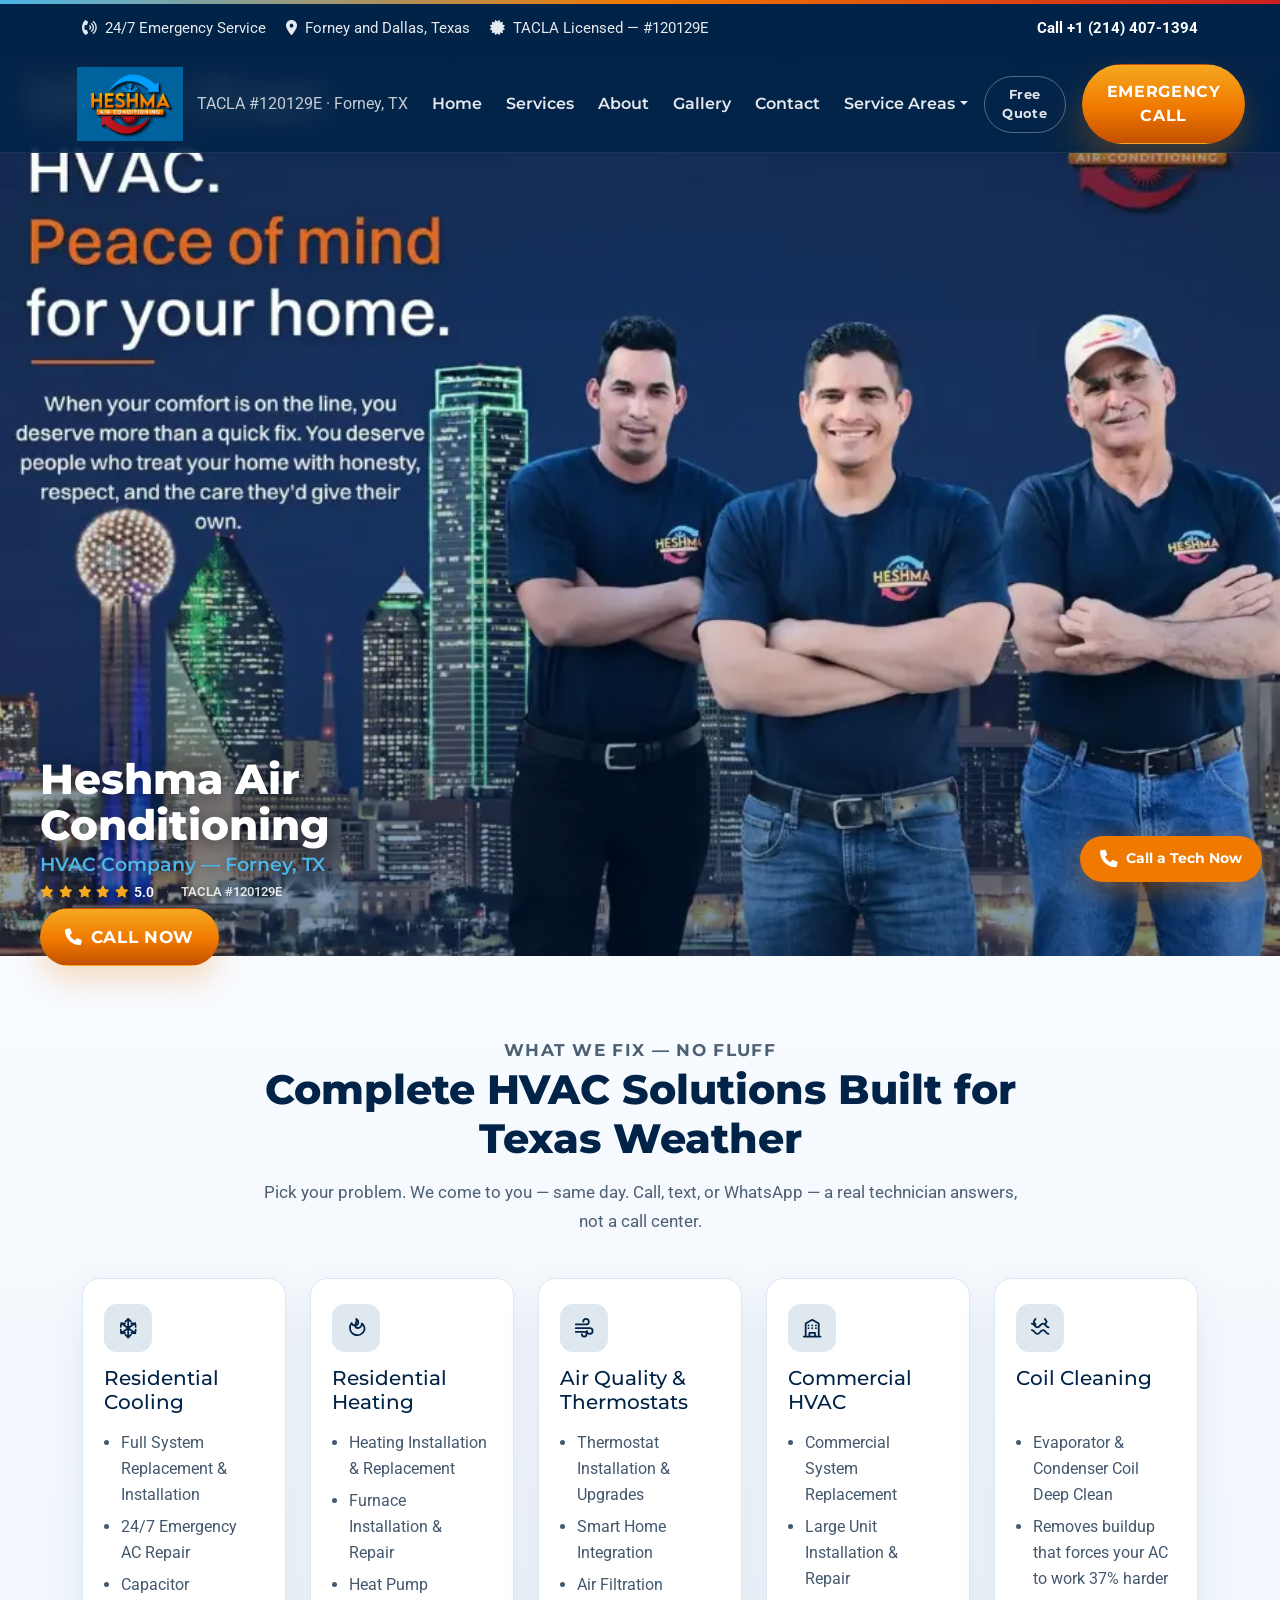
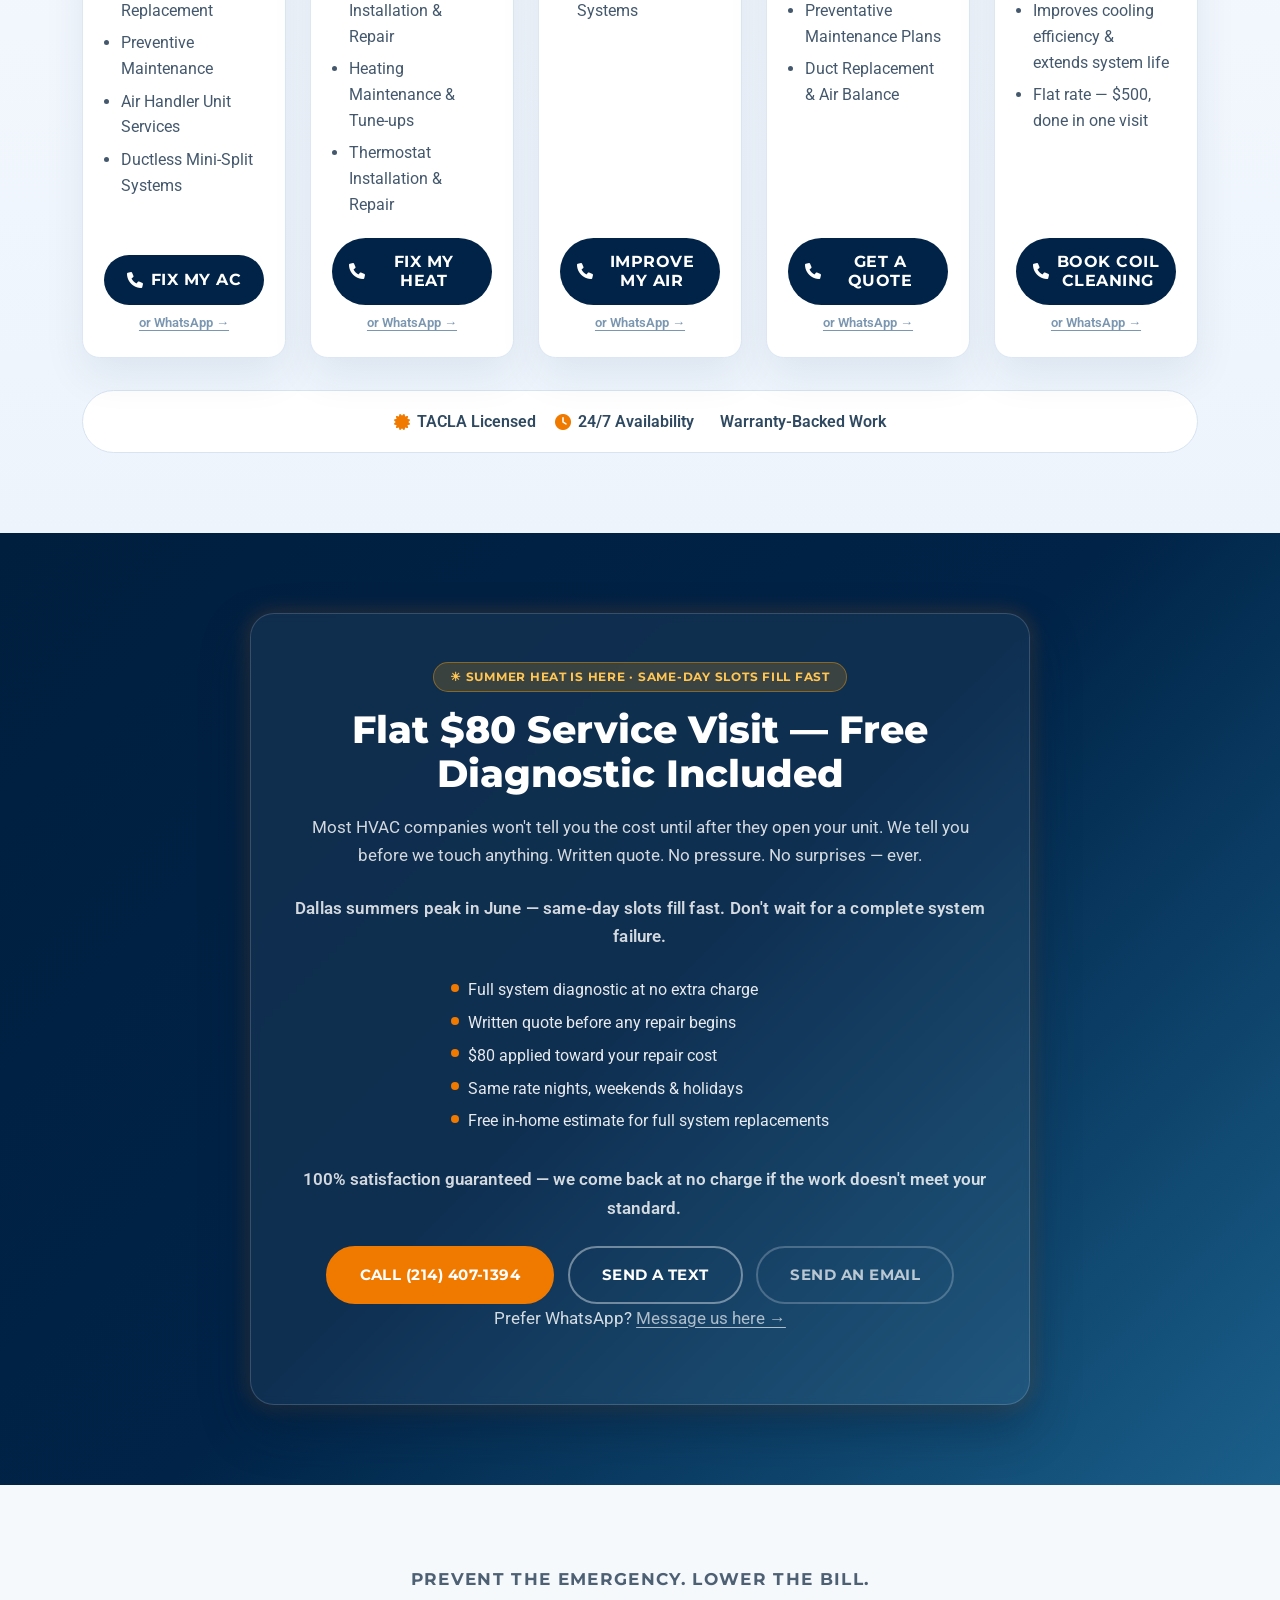
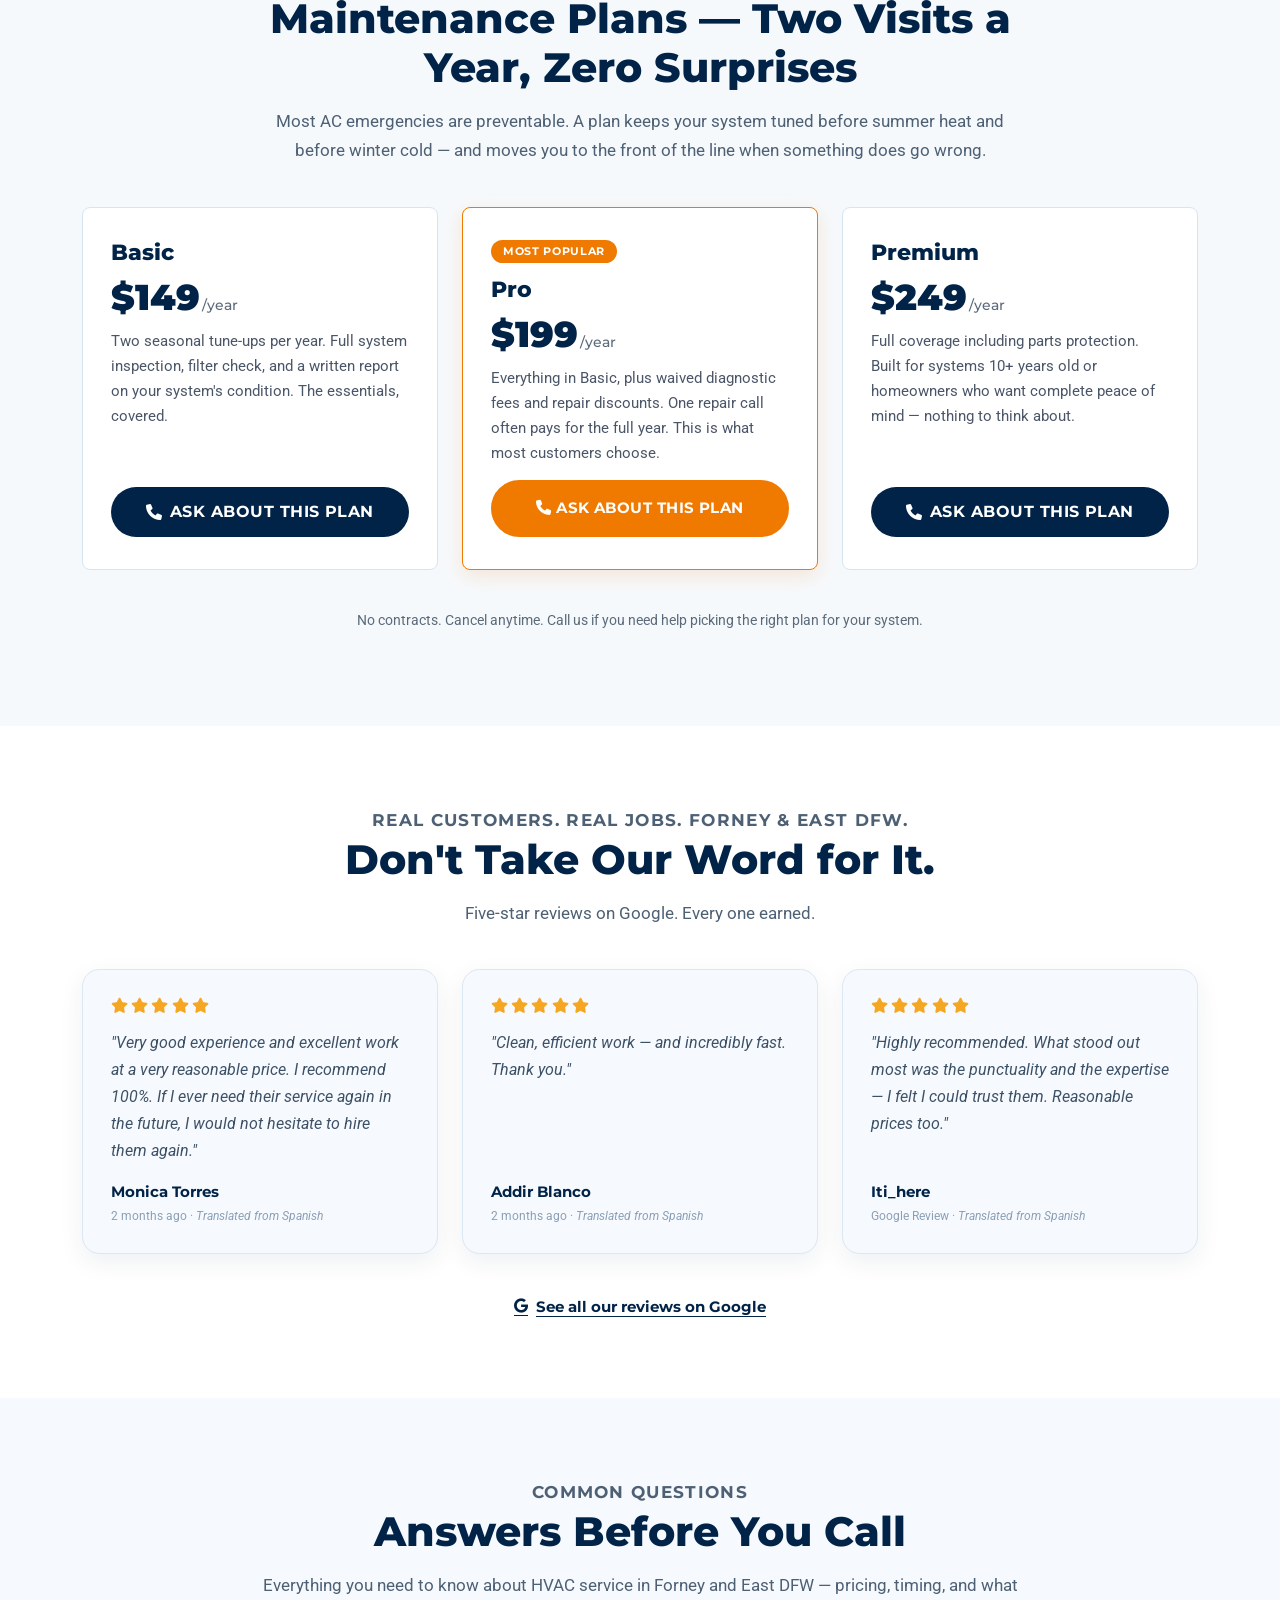
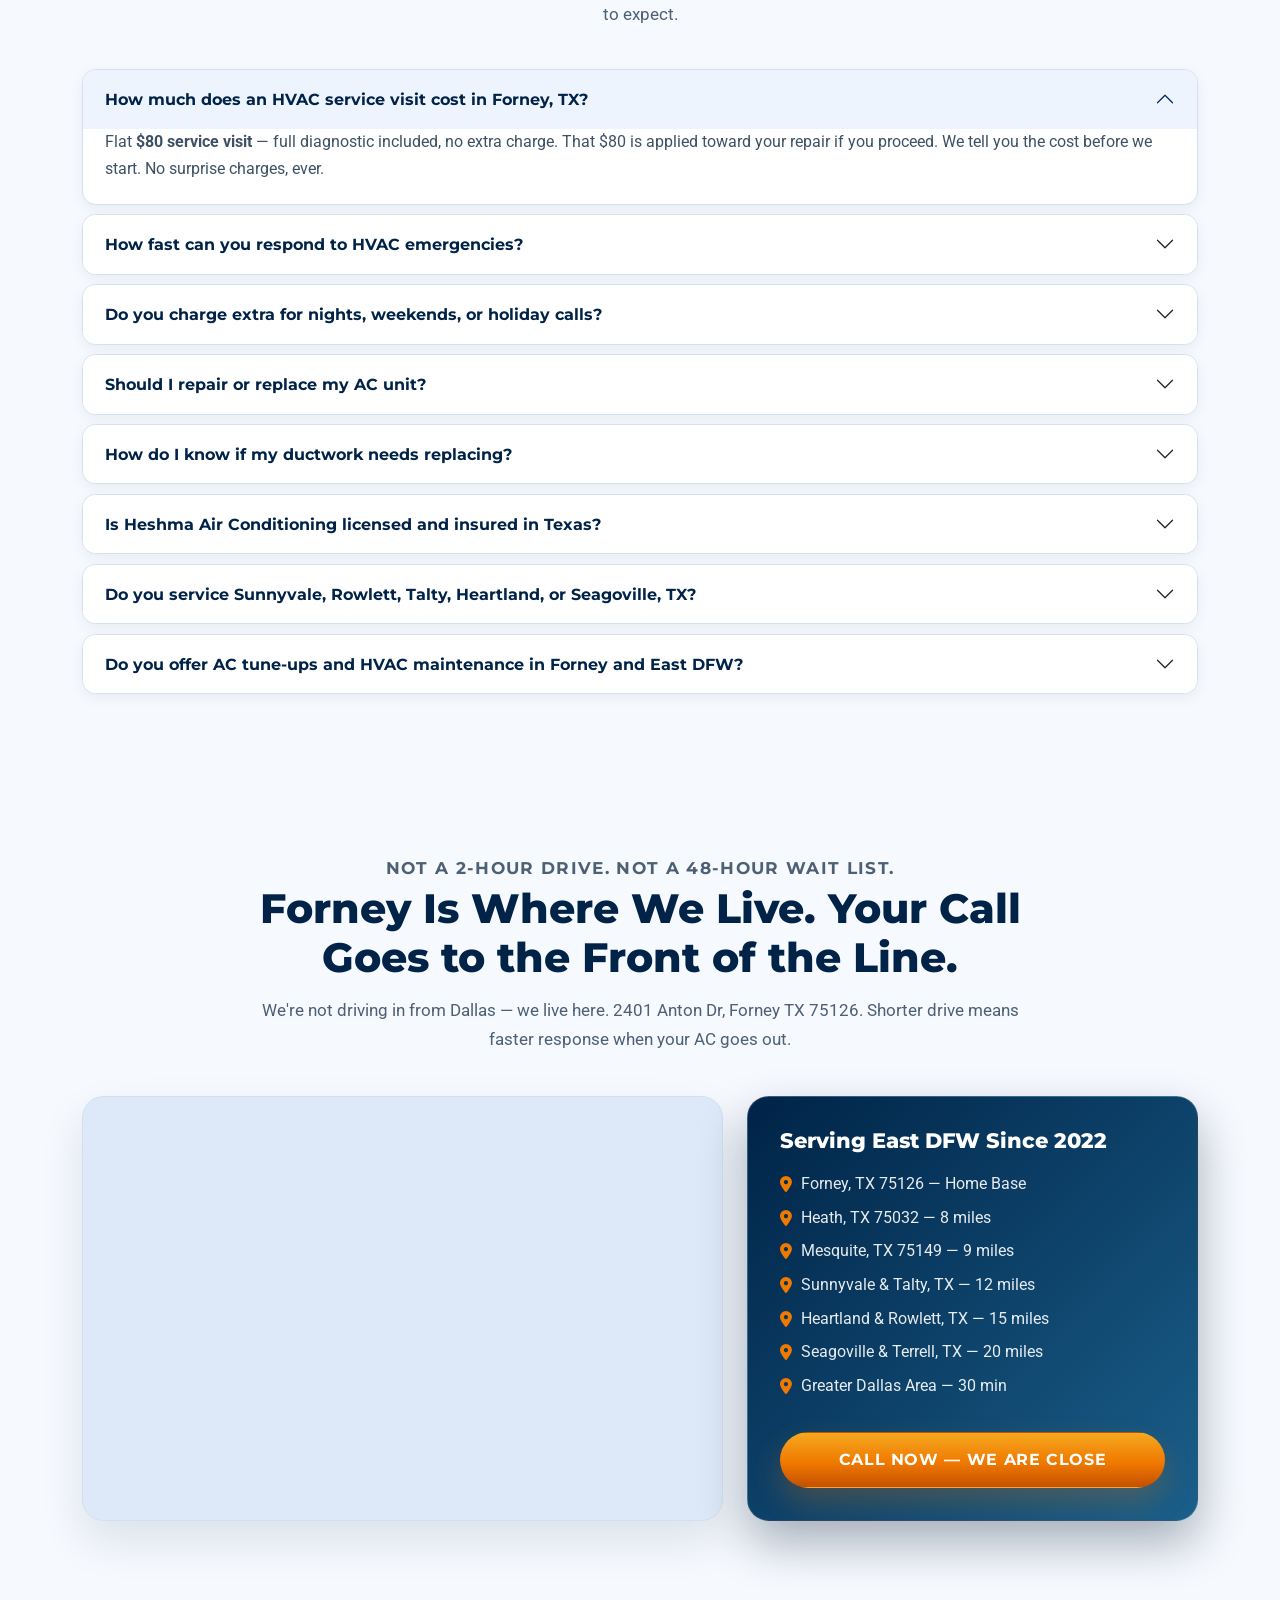
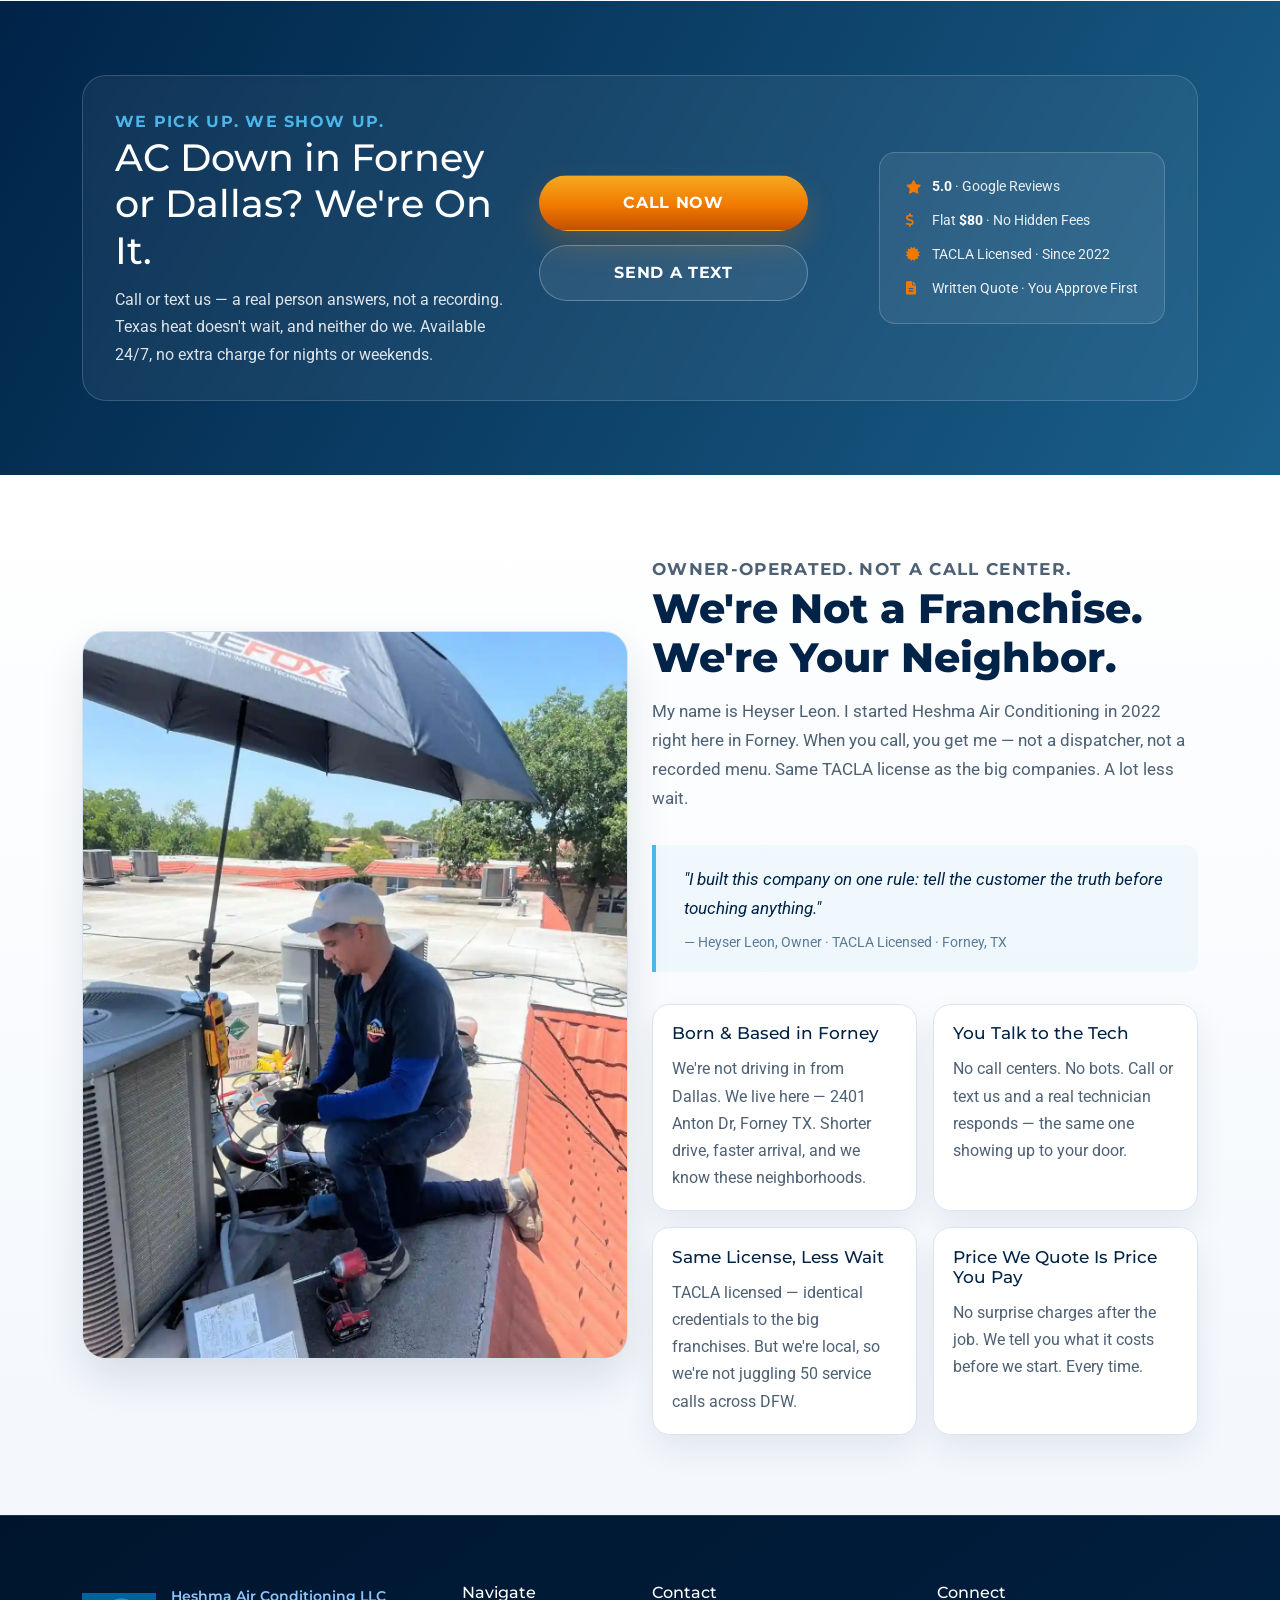
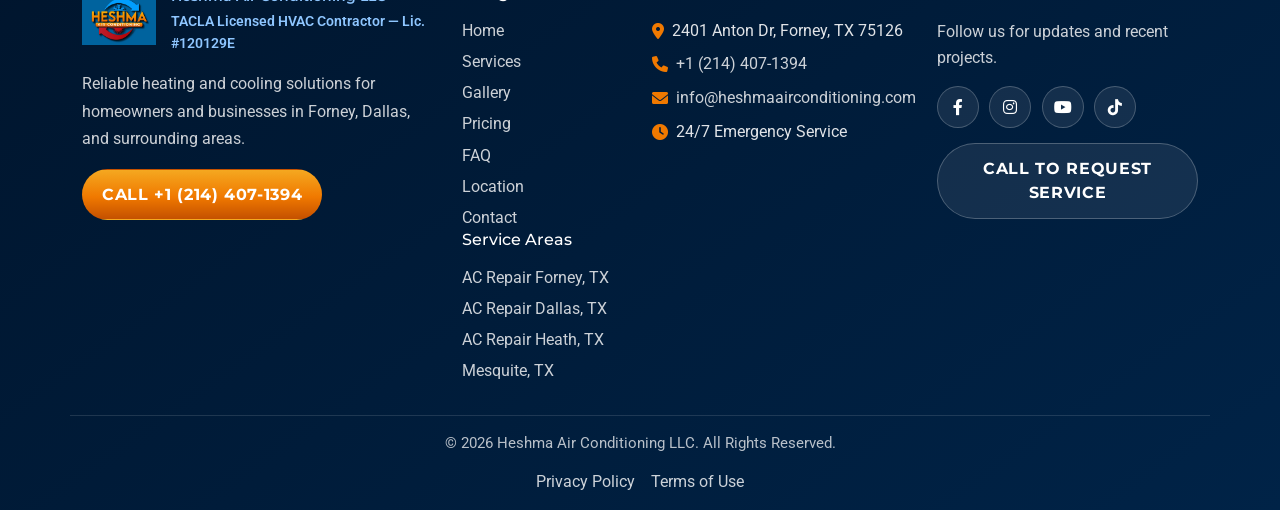
==== commit 5062e7fa: "SEO: keyword expansion, hero redesign, schema cleanup — all pages - Homepage: banner1.webp hero, vis" ====
--- a/index.html
+++ b/index.html
@@ -3,23 +3,31 @@
 <head>
 	<meta charset="UTF-8">
 	<meta name="viewport" content="width=device-width, initial-scale=1.0">
-	<title>AC Repair Forney, TX | 24/7 HVAC Service | Heshma Air Conditioning</title>
+	<!-- Google tag (gtag.js) -->
+	<script async src="https://www.googletagmanager.com/gtag/js?id=AW-10990584376"></script>
+	<script>
+	  window.dataLayer = window.dataLayer || [];
+	  function gtag(){dataLayer.push(arguments);}
+	  gtag('js', new Date());
+	  gtag('config', 'AW-10990584376');
+	</script>
+	<title>Heshma Air Conditioning | HVAC Company Forney, TX | AC, Heating &amp; Cooling</title>
 	<meta name="description" content="Local AC repair & HVAC service in Forney, TX. Owner-operated, TACLA licensed, no hidden fees. 24/7 emergency response for Forney & Dallas. Call or WhatsApp — you talk to the tech.">
 	<meta name="robots" content="index, follow">
 	<link rel="icon" type="image/webp" href="css/img/logo-oficial.webp">
 	<link rel="canonical" href="https://heshmaairconditioning.com/">
 	<meta property="og:type" content="website">
-	<meta property="og:title" content="AC Repair Forney, TX | 24/7 HVAC Service | Heshma Air Conditioning">
+	<meta property="og:title" content="Heshma Air Conditioning | HVAC Company Forney, TX | AC, Heating &amp; Cooling">
 	<meta property="og:description" content="Local AC repair & HVAC service in Forney, TX. Owner-operated, TACLA licensed, no hidden fees. 24/7 emergency response for Forney & Dallas. Call or WhatsApp — you talk to the tech.">
 	<meta property="og:url" content="https://heshmaairconditioning.com/">
 	<meta property="og:site_name" content="Heshma Air Conditioning">
 	<meta property="og:image" content="https://heshmaairconditioning.com/css/img/hero-tecnico.webp">
-	<meta property="og:image:alt" content="Heshma Air Conditioning certified HVAC team serving Forney and Dallas TX">
+	<meta property="og:image:alt" content="Heshma Air Conditioning licensed HVAC team serving Forney and Dallas TX">
 	<meta property="og:image:width" content="1201">
 	<meta property="og:image:height" content="1601">
 	<meta property="og:locale" content="en_US">
 	<meta name="twitter:card" content="summary_large_image">
-	<meta name="twitter:title" content="AC Repair Forney, TX | 24/7 HVAC Service | Heshma Air Conditioning">
+	<meta name="twitter:title" content="Heshma Air Conditioning | HVAC Company Forney, TX | AC, Heating &amp; Cooling">
 	<meta name="twitter:description" content="Local AC repair & HVAC service in Forney, TX. Owner-operated, TACLA licensed, no hidden fees. 24/7 emergency response. Call or WhatsApp — you talk to the tech.">
 	<meta name="twitter:image" content="https://heshmaairconditioning.com/css/img/hero-tecnico.webp">
 	<script type="application/ld+json">
@@ -30,6 +38,10 @@
 	      "@type": ["HVACBusiness", "LocalBusiness"],
 	      "@id": "https://heshmaairconditioning.com/#business",
 	      "name": "Heshma Air Conditioning LLC",
+	      "legalName": "Heshma Air Conditioning LLC",
+      "alternateName": ["Haisma Air Conditioning", "Haisma Heating and Cooling", "Heshma AC"],
+	      "foundingDate": "2022",
+	      "founder": {"@type": "Person", "name": "Heyser Leon"},
 	      "url": "https://heshmaairconditioning.com/",
 	      "logo": {
 	        "@type": "ImageObject",
@@ -52,7 +64,7 @@
 	        "latitude": 32.73320,
 	        "longitude": -96.46950
 	      },
-	      "areaServed": ["Forney", "Dallas", "Heath", "Mesquite", "Greater Dallas Area", "Texas"],
+	      "areaServed": ["Forney", "Dallas", "Heath", "Mesquite", "Sunnyvale", "Talty", "Heartland", "Rowlett", "Seagoville", "Terrell", "Rockwall", "Greater Dallas Area", "Kaufman County", "Rockwall County", "Texas"],
 	      "openingHoursSpecification": {
 	        "@type": "OpeningHoursSpecification",
 	        "dayOfWeek": ["Monday","Tuesday","Wednesday","Thursday","Friday","Saturday","Sunday"],
@@ -71,7 +83,7 @@
 	      "aggregateRating": {
 	        "@type": "AggregateRating",
 	        "ratingValue": "5",
-	        "reviewCount": "11",
+	        "reviewCount": "9",
 	        "bestRating": "5",
 	        "worstRating": "1"
 	      },
@@ -142,12 +154,13 @@
 	      "@type": "WebPage",
 	      "@id": "https://heshmaairconditioning.com/#webpage",
 	      "url": "https://heshmaairconditioning.com/",
-	      "name": "Expert AC Repair & HVAC Service in Forney, TX | Heshma Air Conditioning",
-	      "description": "Expert AC repair and HVAC service in Forney, TX — available 24/7 for emergencies. TACLA licensed. Heating, cooling and installations for homes and businesses across Forney and Dallas.",
+	      "name": "Heshma Air Conditioning | HVAC Company Forney, TX | AC, Heating & Cooling",
+	      "description": "Owner-operated HVAC company in Forney, TX. AC repair, furnace repair & 24/7 emergency HVAC for Forney, Dallas, Heath & Mesquite. TACLA licensed. No hidden fees.",
 	      "inLanguage": "en-US",
 	      "isPartOf": { "@id": "https://heshmaairconditioning.com/#website" },
 	      "about": { "@id": "https://heshmaairconditioning.com/#business" },
-	      "dateModified": "2026-05-26"
+	      "dateModified": "2026-07-01",
+      "keywords": "HVAC company Forney TX, AC repair Forney TX, heating and cooling Forney TX, HVAC contractor East DFW, emergency HVAC repair, furnace repair Forney TX, AC tune-up Forney TX"
 	    },
 	    {
 	      "@type": "FAQPage",
@@ -201,6 +214,22 @@
 	            "@type": "Answer",
 	            "text": "Yes. Heshma Air Conditioning LLC is TACLA licensed — the same credential required of all HVAC contractors in Texas — and fully insured. Owner-operated and serving Forney and East DFW since 2022."
 	          }
+	        },
+	        {
+	          "@type": "Question",
+	          "name": "Do you service Sunnyvale, Rowlett, Talty, Heartland, or Seagoville, TX?",
+	          "acceptedAnswer": {
+	            "@type": "Answer",
+	            "text": "Yes. We serve all of East DFW including Sunnyvale, Talty, Heartland, Rowlett, Seagoville, and Terrell — most within 20 miles of our Forney base. Same flat $80 service visit, same 24/7 availability. No extra travel charge for these areas."
+	          }
+	        },
+	        {
+	          "@type": "Question",
+	          "name": "Do you offer AC tune-ups and HVAC maintenance in Forney and East DFW?",
+	          "acceptedAnswer": {
+	            "@type": "Answer",
+	            "text": "Yes. We offer seasonal AC tune-ups, furnace tune-ups, and full HVAC maintenance visits throughout Forney, Heath, Mesquite, Sunnyvale, Rowlett, and surrounding East DFW areas. A tune-up catches small problems before they become expensive failures — especially important before Texas summer heat peaks."
+	          }
 	        }
 	      ]
 	    }
@@ -211,7 +240,7 @@
 	<link rel="preconnect" href="https://fonts.gstatic.com" crossorigin>
 	<link rel="preload" as="style" href="https://fonts.googleapis.com/css2?family=Montserrat:wght@600;700;800&family=Roboto:wght@400;700&display=swap" onload="this.onload=null;this.rel='stylesheet'">
 	<noscript><link rel="stylesheet" href="https://fonts.googleapis.com/css2?family=Montserrat:wght@600;700;800&family=Roboto:wght@400;700&display=swap"></noscript>
-	<link rel="preload" as="image" href="css/img/fondo-forney.webp" type="image/webp" fetchpriority="high">
+	<link rel="preload" as="image" href="css/img/banner1.webp" type="image/webp" imagesrcset="css/img/banner1.webp" fetchpriority="high">
 	<link href="https://cdn.jsdelivr.net/npm/bootstrap@5.3.3/dist/css/bootstrap.min.css" rel="stylesheet" integrity="sha384-QWTKZyjpPEjISv5WaRU9OFeRpok6YctnYmDr5pNlyT2bRjXh0JMhjY6hW+ALEwIH" crossorigin="anonymous">
 	<link rel="preload" as="style" href="https://cdnjs.cloudflare.com/ajax/libs/font-awesome/6.0.0/css/all.min.css" integrity="sha512-9usAa10IRO0HhonpyAIVpjrylPvoDwiPUiKdWk5t3PyolY1cOd4DSE0Ga+ri4AuTroPR5aQvXU9xC6qOPnzFeg==" crossorigin="anonymous" onload="this.onload=null;this.rel='stylesheet'">
 	<noscript><link rel="stylesheet" href="https://cdnjs.cloudflare.com/ajax/libs/font-awesome/6.0.0/css/all.min.css" integrity="sha512-9usAa10IRO0HhonpyAIVpjrylPvoDwiPUiKdWk5t3PyolY1cOd4DSE0Ga+ri4AuTroPR5aQvXU9xC6qOPnzFeg==" crossorigin="anonymous"></noscript>
@@ -278,39 +307,26 @@
 
 	<main id="main-content">
 		<section class="hero-section hero-section--forney" id="hero" aria-labelledby="hero-title">
-			<div class="container">
-				<div class="row align-items-center g-4">
-					<div class="col-md-7">
-						<p class="hero-copy__eyebrow">Forney-Based · Local Owner · Not a Franchise</p>
-						<h1 id="hero-title">AC Down in Forney, TX? We Show Up Today — Not Tomorrow.</h1>
-						<p class="hero-copy__lead">We live and work right here in Forney. When Texas heat hits your home, you get a technician who shows up fast, explains the problem straight, and charges exactly what we quoted. No call center. No surprises.</p>
-						<div class="hero-copy__actions" aria-label="Primary calls to action">
-							<a class="btn btn-hero-primary" href="tel:+12144071394" aria-label="Call for same-day HVAC service">Call for Same-Day Service</a>
-							<a class="btn btn-hero-secondary" href="sms:+12144071394" aria-label="Send a text message for HVAC service">Send a Text</a>
-						</div>
-						<p class="hero-wa-link"><a class="js-whatsapp-trigger" href="#" data-whatsapp-service="quote" data-whatsapp-source="hero-wa" aria-label="Contact us on WhatsApp">Prefer WhatsApp? Message us →</a></p>
-						<div class="hero-trust-row">
-							<ul class="hero-trust-list" aria-label="Reasons to trust Heshma Air Conditioning">
-								<li><i class="fa-solid fa-bolt" aria-hidden="true"></i> 24/7 Emergency Response</li>
-								<li><i class="fa-solid fa-dollar-sign" aria-hidden="true"></i> Flat $80 Diagnostic</li>
-								<li><i class="fa-solid fa-certificate" aria-hidden="true"></i> TACLA Licensed</li>
-							</ul>
-							<a class="hero-rating" href="https://www.google.com/search?kgmid=/g/11s7l1b1cd" target="_blank" rel="noopener noreferrer" aria-label="5.0 stars on Google — click to read or leave a review">
-								<span class="hero-rating__stars" aria-hidden="true">
-									<i class="fa-solid fa-star"></i>
-									<i class="fa-solid fa-star"></i>
-									<i class="fa-solid fa-star"></i>
-									<i class="fa-solid fa-star"></i>
-									<i class="fa-solid fa-star"></i>
-								</span>
-								<span class="hero-rating__text"><strong>5.0</strong> · Google Reviews</span>
-							</a>
-						</div>
-					</div>
-					<div class="col-md-5 text-center">
-						<img class="hero-truck-img" src="css/img/truck-hero.webp" alt="Heshma Air Conditioning service truck — Forney, TX" width="1105" height="736" loading="eager">
-					</div>
-				</div>
+			<div class="hero-cta-overlay">
+				<h1 id="hero-title" class="hero-headline">
+					Heshma Air Conditioning
+					<span class="hero-headline__sub">HVAC Company — Forney, TX</span>
+				</h1>
+				<div class="hero-trust-strip">
+					<span class="hero-trust-stars" aria-label="5 out of 5 stars">
+						<i class="fa-solid fa-star" aria-hidden="true"></i>
+						<i class="fa-solid fa-star" aria-hidden="true"></i>
+						<i class="fa-solid fa-star" aria-hidden="true"></i>
+						<i class="fa-solid fa-star" aria-hidden="true"></i>
+						<i class="fa-solid fa-star" aria-hidden="true"></i>
+						5.0
+					</span>
+					<span class="hero-trust-sep" aria-hidden="true">·</span>
+					<span class="hero-trust-license">TACLA #120129E</span>
+				</div>
+				<a class="btn btn-hero-primary hero-call-btn" href="tel:+12144071394" aria-label="Call for same-day HVAC service in Forney TX">
+					<i class="fa-solid fa-phone" aria-hidden="true"></i> Call Now
+				</a>
 			</div>
 		</section>
 
@@ -432,7 +448,7 @@
 		<section class="offer-section" id="offer" aria-labelledby="offer-title">
 			<div class="container">
 				<div class="offer-card">
-					<span class="offer-card__badge">&#9728; June Heat Is Here &middot; Same-Day Slots Fill Fast</span>
+					<span class="offer-card__badge">&#9728; Summer Heat Is Here &middot; Same-Day Slots Fill Fast</span>
 					<h2 id="offer-title">Flat $80 Service Visit — Free Diagnostic Included</h2>
 					<p>Most HVAC companies won't tell you the cost until after they open your unit. We tell you before we touch anything. Written quote. No pressure. No surprises — ever.</p>
 					<p class="offer-card__urgency">Dallas summers peak in June &mdash; same-day slots fill fast. Don't wait for a complete system failure.</p>
@@ -657,6 +673,32 @@
 						</div>
 					</div>
 
+					<div class="accordion-item">
+						<h3 class="accordion-header">
+							<button class="accordion-button collapsed" type="button" data-bs-toggle="collapse" data-bs-target="#faq7" aria-expanded="false" aria-controls="faq7">
+								Do you service Sunnyvale, Rowlett, Talty, Heartland, or Seagoville, TX?
+							</button>
+						</h3>
+						<div id="faq7" class="accordion-collapse collapse" data-bs-parent="#faqAccordion">
+							<div class="accordion-body">
+								Yes. We serve all of East DFW including Sunnyvale, Talty, Heartland, Rowlett, Seagoville, and Terrell — most within 20 miles of our Forney base. Same flat $80 service visit, same 24/7 availability. No extra travel charge for these areas.
+							</div>
+						</div>
+					</div>
+
+					<div class="accordion-item">
+						<h3 class="accordion-header">
+							<button class="accordion-button collapsed" type="button" data-bs-toggle="collapse" data-bs-target="#faq8" aria-expanded="false" aria-controls="faq8">
+								Do you offer AC tune-ups and HVAC maintenance in Forney and East DFW?
+							</button>
+						</h3>
+						<div id="faq8" class="accordion-collapse collapse" data-bs-parent="#faqAccordion">
+							<div class="accordion-body">
+								Yes. We offer seasonal AC tune-ups, furnace tune-ups, and full HVAC maintenance visits throughout Forney, Heath, Mesquite, Sunnyvale, Rowlett, and surrounding East DFW areas. A tune-up catches small problems before they become expensive failures — especially important before Texas summer heat peaks.
+							</div>
+						</div>
+					</div>
+
 				</div>
 			</div>
 		</section>
@@ -688,7 +730,9 @@
 								<li><i class="fa-solid fa-location-dot" aria-hidden="true"></i> Forney, TX 75126 — Home Base</li>
 								<li><i class="fa-solid fa-location-dot" aria-hidden="true"></i> Heath, TX 75032 — 8 miles</li>
 								<li><i class="fa-solid fa-location-dot" aria-hidden="true"></i> Mesquite, TX 75149 — 9 miles</li>
-								<li><i class="fa-solid fa-location-dot" aria-hidden="true"></i> Rockwall County</li>
+								<li><i class="fa-solid fa-location-dot" aria-hidden="true"></i> Sunnyvale &amp; Talty, TX — 12 miles</li>
+								<li><i class="fa-solid fa-location-dot" aria-hidden="true"></i> Heartland &amp; Rowlett, TX — 15 miles</li>
+								<li><i class="fa-solid fa-location-dot" aria-hidden="true"></i> Seagoville &amp; Terrell, TX — 20 miles</li>
 								<li><i class="fa-solid fa-location-dot" aria-hidden="true"></i> Greater Dallas Area — 30 min</li>
 							</ul>
 							<a class="btn btn-hero-primary" href="tel:+12144071394" aria-label="Call Heshma Air Conditioning now">Call Now — We Are Close</a>
@@ -825,7 +869,7 @@
 							<a href="https://www.facebook.com/HeshmaAir" target="_blank" rel="noopener noreferrer" aria-label="Visit Heshma Air Conditioning on Facebook">
 								<i class="fa-brands fa-facebook-f" aria-hidden="true"></i>
 							</a>
-							<a href="https://www.instagram.com/heshmaairconditioning?igsh=MXdzNTg1ZTU2YnJuMA==" target="_blank" rel="noopener noreferrer" aria-label="Visit Heshma Air Conditioning on Instagram">
+							<a href="https://www.instagram.com/heshmaairconditioning" target="_blank" rel="noopener noreferrer" aria-label="Visit Heshma Air Conditioning on Instagram">
 								<i class="fa-brands fa-instagram" aria-hidden="true"></i>
 							</a>
 							<a href="https://www.youtube.com/@hesmaairconditioning" target="_blank" rel="noopener noreferrer" aria-label="Visit Heshma Air Conditioning on YouTube">
@@ -873,3 +917,7 @@
 	<script src="js/cookie-consent.js"></script>
 </body>
 </html>
+
+
+
+
--- a/css/heshma.css
+++ b/css/heshma.css
@@ -280,92 +280,100 @@
 }
 
 .hero-section--forney {
-	background: url('img/fondo-forney.webp') center center / cover no-repeat;
-	min-height: 60vh;
+	position: relative;
+	background: url('img/banner1.webp') center 40% / cover no-repeat, var(--primary-navy);
+	padding: 0;
+	min-height: 100vh;
+	display: flex;
 }
 
 .hero-section--forney::before {
+	display: block;
 	content: '';
 	position: absolute;
 	inset: 0;
-	background: rgba(0, 15, 40, 0.35);
-	z-index: 0;
-}
-
-.hero-section--forney .container {
-	position: relative;
+	background: linear-gradient(
+		to top,
+		rgba(0, 15, 40, 0.42) 0%,
+		rgba(0, 15, 40, 0.10) 35%,
+		transparent 62%
+	);
 	z-index: 1;
-	width: 100%;
-}
-
-
-
-.hero-copy__eyebrow {
-	margin-bottom: 1rem;
-	color: #4db6e8;
-	font-family: var(--font-main);
-	font-weight: 700;
-	letter-spacing: 0.08em;
-	text-transform: uppercase;
-}
-
-.hero-copy h1,
-.hero-section--forney h1 {
-	font-family: var(--font-main);
-	font-size: clamp(2.8rem, 5vw, 4.75rem);
+}
+
+.hero-cta-overlay {
+	position: absolute;
+	bottom: calc(2.5rem - 50px);
+	left: 2.5rem;
+	z-index: 2;
+	display: flex;
+	flex-direction: column;
+	align-items: flex-start;
+	gap: 0.4rem;
+	max-width: 520px;
+}
+
+.hero-headline {
+	font-family: var(--font-main);
+	font-size: clamp(1.8rem, 4vw, 2.6rem);
 	font-weight: 800;
-	line-height: 0.98;
-	margin-bottom: 1.4rem;
-}
-
-.hero-copy__lead {
-	max-width: 40rem;
-	margin: 0 0 2rem;
-	font-size: 1.1rem;
-	line-height: 1.7;
-	color: rgba(255, 255, 255, 0.82);
-}
-
-.hero-copy__actions {
-	display: flex;
-	gap: 1rem;
+	line-height: 1.1;
+	color: var(--clean-white);
+	margin-bottom: 0;
+	text-shadow: 0 3px 20px rgba(0,0,0,0.55);
+}
+
+.hero-headline__sub {
+	display: block;
+	font-size: clamp(0.95rem, 2vw, 1.2rem);
+	font-weight: 600;
+	color: var(--brand-blue-bright);
+	margin-top: 0.35rem;
+	text-shadow: 0 1px 8px rgba(0,0,0,0.5);
+}
+
+.hero-call-btn {
+	font-size: 1.05rem;
+	display: flex;
+	align-items: center;
+	gap: 0.5rem;
+}
+
+.hero-trust-strip {
+	display: flex;
+	align-items: center;
+	gap: 0.75rem;
 	flex-wrap: wrap;
-	justify-content: flex-start;
-	margin-bottom: 2rem;
-}
-
-.hero-trust-row {
-	display: flex;
-	flex-wrap: wrap;
-	align-items: center;
-	gap: 0.5rem 1.25rem;
-	margin-top: 1.2rem;
-}
-
-.hero-trust-list {
-	display: flex;
-	flex-wrap: wrap;
-	gap: 0.5rem 1.25rem;
-	list-style: none;
-	margin: 0;
-	padding: 0;
-}
-
-.hero-trust-list li {
-	display: flex;
-	align-items: center;
-	gap: 0.4rem;
-	font-size: 0.88rem;
-	font-weight: 500;
-	color: rgba(255, 255, 255, 0.92);
-	white-space: nowrap;
-	padding: 0;
-}
-
-.hero-trust-list i {
-	color: var(--action-orange);
+}
+
+.hero-trust-stars {
+	display: flex;
+	align-items: center;
+	gap: 0.3rem;
 	font-size: 0.85rem;
-}
+	font-weight: 600;
+	color: var(--clean-white);
+	text-decoration: none;
+	text-shadow: 0 1px 6px rgba(0,0,0,0.5);
+}
+
+.hero-trust-stars .fa-star {
+	color: #f5a820;
+	font-size: 0.75rem;
+}
+
+.hero-trust-sep {
+	color: rgba(255,255,255,0.35);
+	font-size: 0.8rem;
+}
+
+.hero-trust-license {
+	font-size: 0.82rem;
+	font-weight: 600;
+	color: rgba(255,255,255,0.85);
+	text-shadow: 0 1px 6px rgba(0,0,0,0.5);
+}
+
 
 .hero-rating {
 	display: inline-flex;
@@ -623,18 +631,6 @@
 	}
 }
 
-@keyframes cardGlow {
-	0% {
-		opacity: 0;
-	}
-	50% {
-		opacity: 1;
-	}
-	100% {
-		opacity: 0.6;
-	}
-}
-
 /* Section module: $80 flat-rate offer card. */
 .offer-section {
 	padding: 5rem 0;
@@ -1413,40 +1409,6 @@
 .floating-cta-call i {
 	font-size: 1.1rem;
 }
-
-@keyframes heroSlideLeft {
-	from { opacity: 0; transform: translateX(-52px); }
-	to   { opacity: 1; transform: translateX(0); }
-}
-
-@keyframes heroSlideRight {
-	from { opacity: 0; transform: translateX(52px); }
-	to   { opacity: 1; transform: translateX(0); }
-}
-
-.hero-truck-img {
-	width: 100%;
-	height: auto;
-	display: block;
-	border-radius: 1.2rem;
-	box-shadow: 0 20px 48px rgba(0, 0, 0, 0.35);
-}
-
-.hero-section--forney .col-md-7 {
-	animation: heroSlideLeft 1.1s ease-out 0.2s both;
-}
-
-.hero-section--forney .col-md-5 {
-	animation: heroSlideRight 1.1s ease-out 0.55s both;
-}
-
-@media (prefers-reduced-motion: reduce) {
-	.hero-section--forney .col-md-7,
-	.hero-section--forney .col-md-5 {
-		animation: none;
-	}
-}
-
 
 @keyframes serviceIconFloat {
 	0%,
@@ -1625,17 +1587,15 @@
 
 @media (max-width: 767.98px) {
 	:root {
-		--header-offset: 166px;
-	}
-
-	.top-contact-bar__content,
-	.top-contact-bar__items {
-		justify-content: center;
-	}
-
-	.top-contact-bar__call {
-		width: 100%;
-		justify-content: center;
+		--header-offset: 72px;
+	}
+
+	.top-contact-bar {
+		display: none;
+	}
+
+	.site-navbar {
+		top: 0;
 	}
 
 	.site-brand img {
@@ -1651,17 +1611,28 @@
 
 
 
-	.hero-copy {
-		padding: 2rem 1rem;
-	}
-
-
-	.hero-copy h1 {
-		font-size: clamp(2.3rem, 10vw, 3.35rem);
-	}
-
-	.hero-copy__actions {
-		flex-direction: column;
+	.hero-section--forney {
+		background: url('img/banner1.webp') center 40% / cover no-repeat;
+		min-height: 100vh;
+		padding-top: 0;
+		display: flex;
+		align-items: flex-end;
+	}
+
+	.hero-section--forney::before {
+		display: block;
+		background: linear-gradient(
+			to top,
+			rgba(0, 15, 40, 0.96) 0%,
+			rgba(0, 15, 40, 0.80) 30%,
+			rgba(0, 15, 40, 0.25) 60%,
+			transparent 100%
+		);
+	}
+
+	.hero-headline {
+		font-size: clamp(1.9rem, 8vw, 2.5rem);
+		margin-bottom: 1rem;
 	}
 
 	.btn-hero-primary,
@@ -1833,3 +1804,4 @@
 	font-size: 0.85rem;
 	color: #5a6a7a;
 }
+
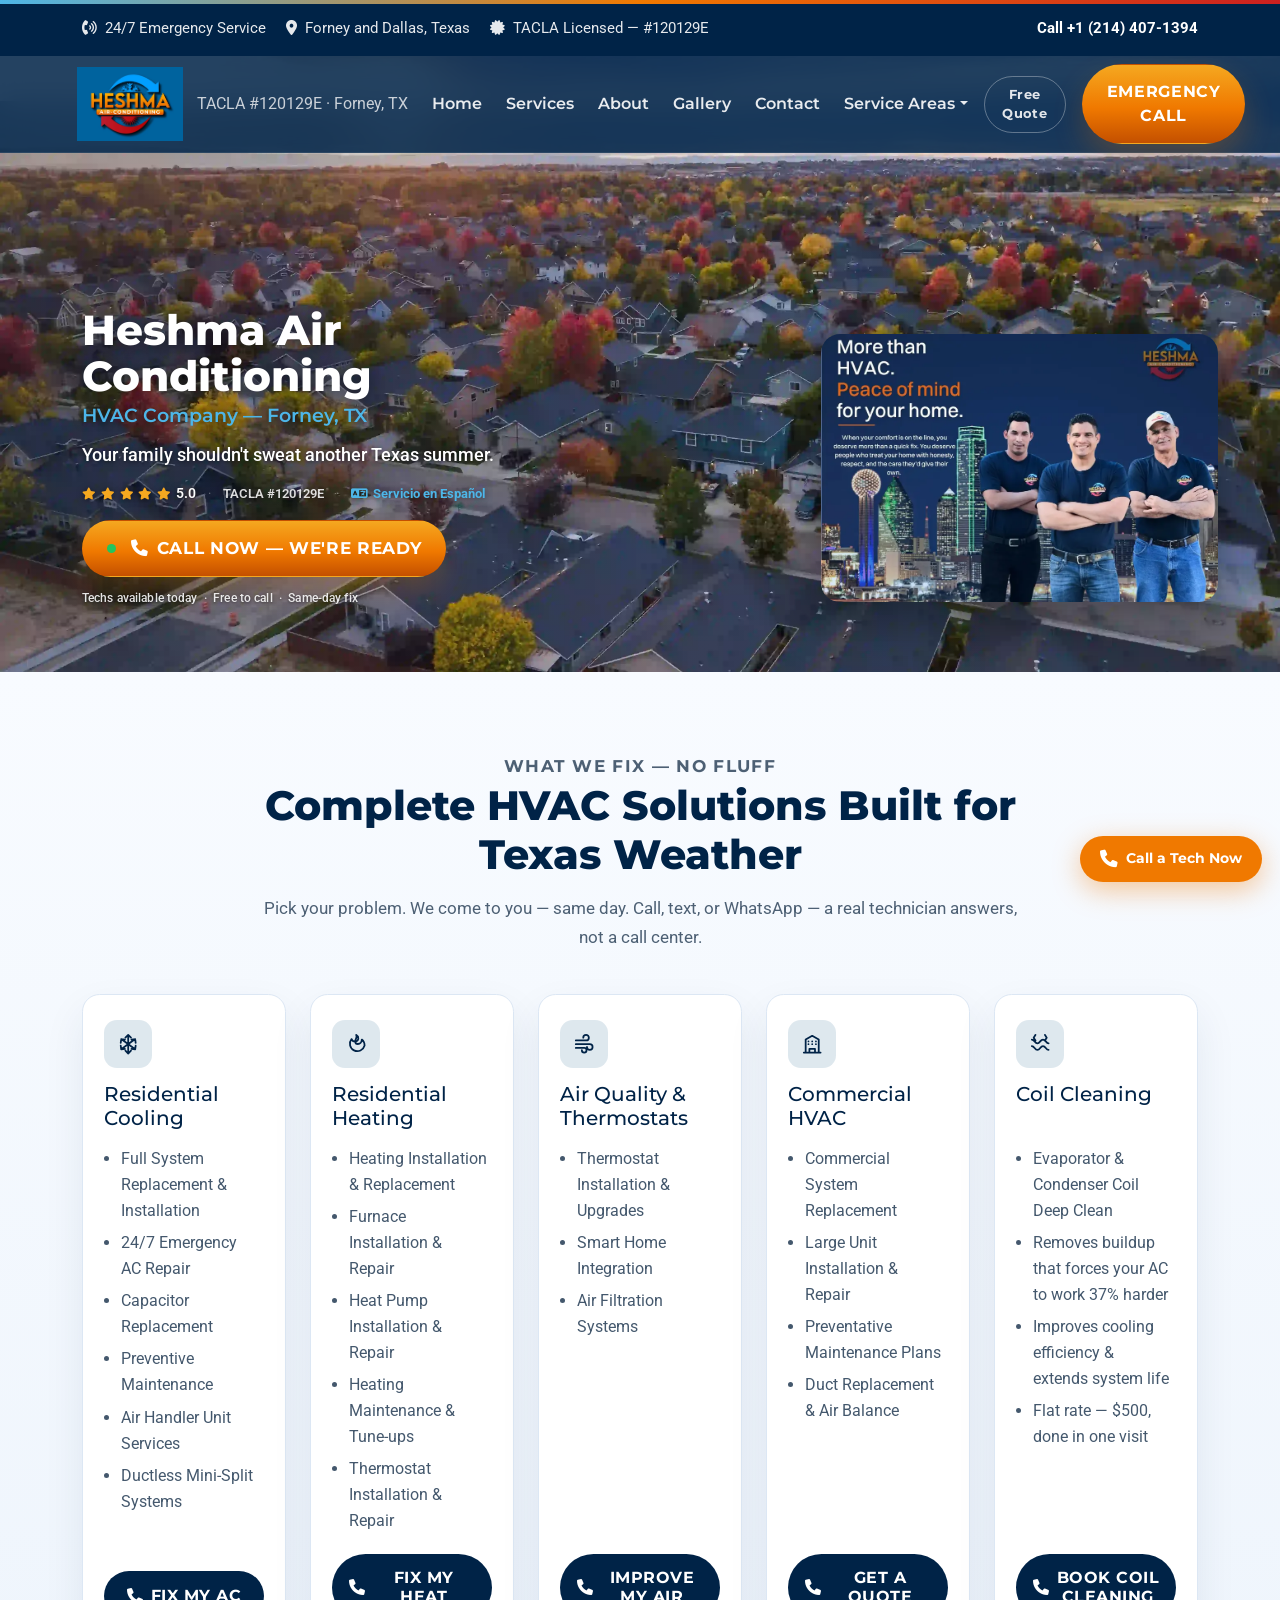
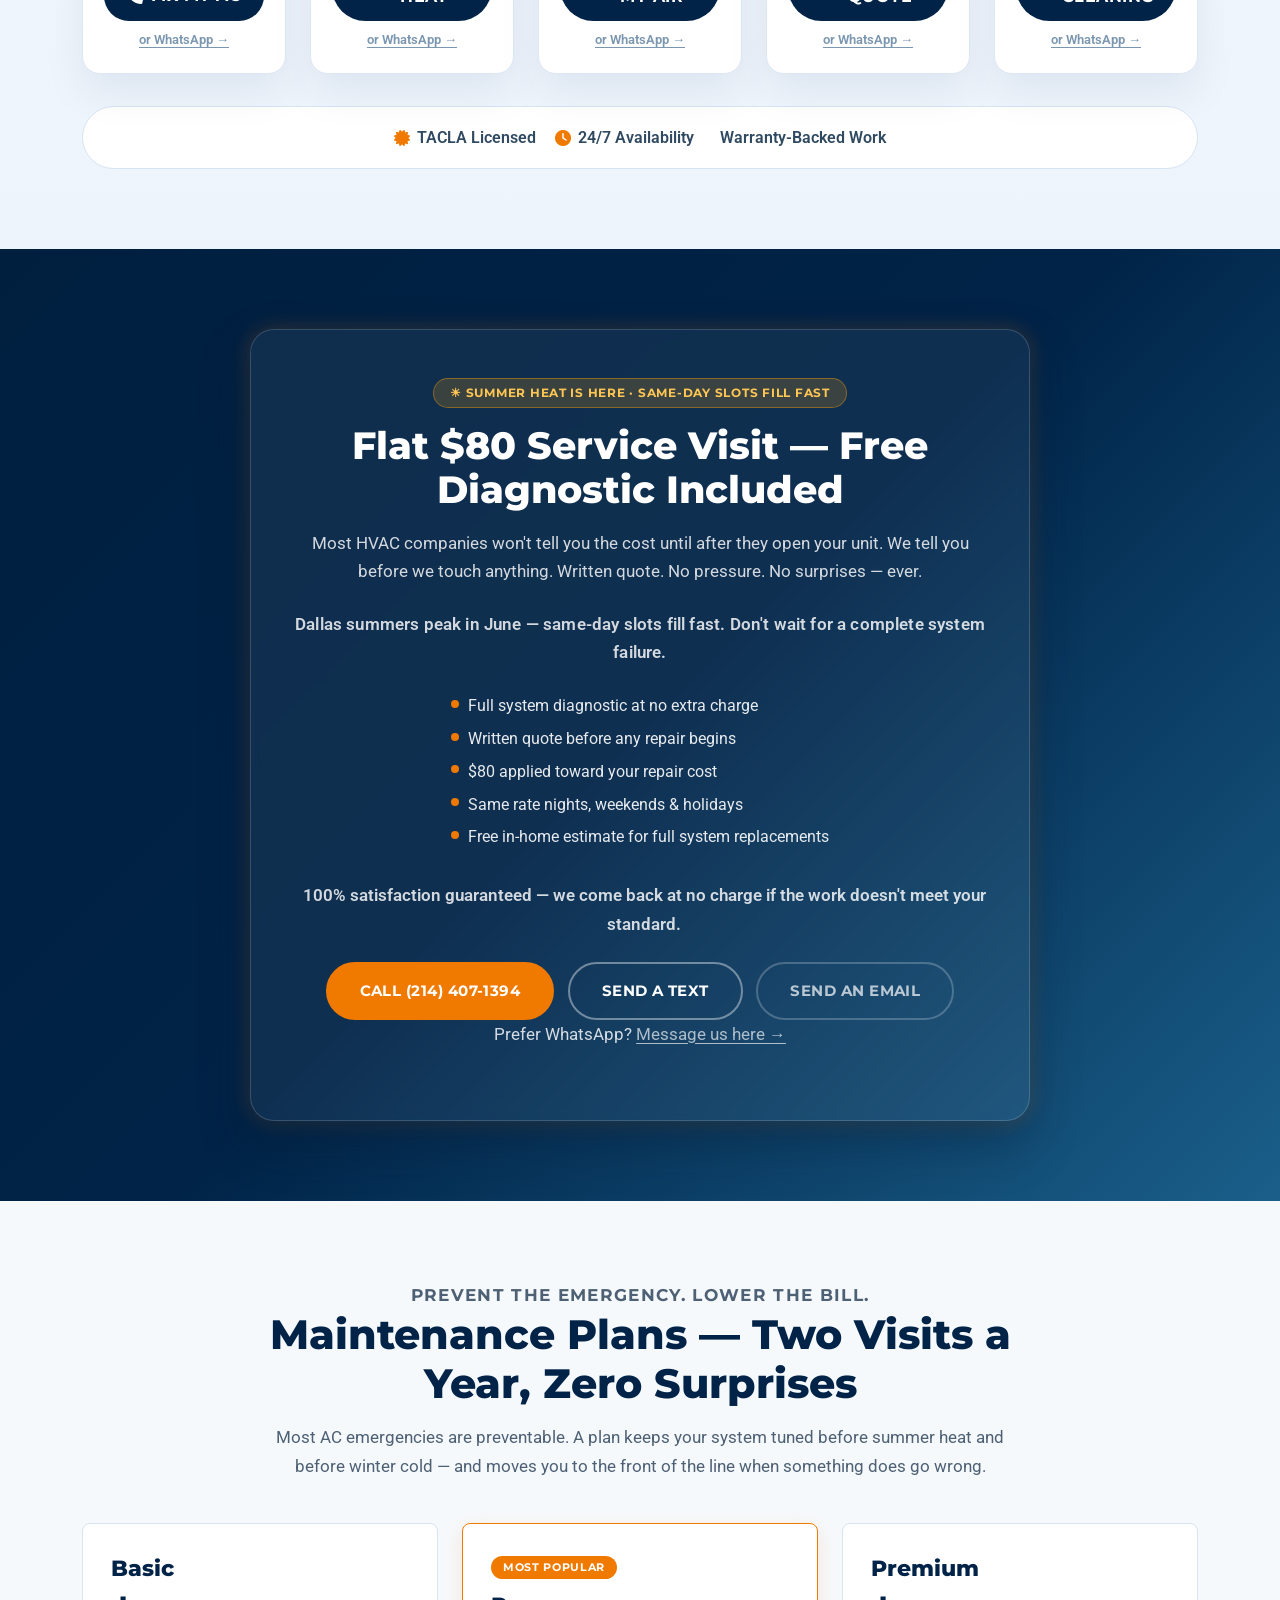
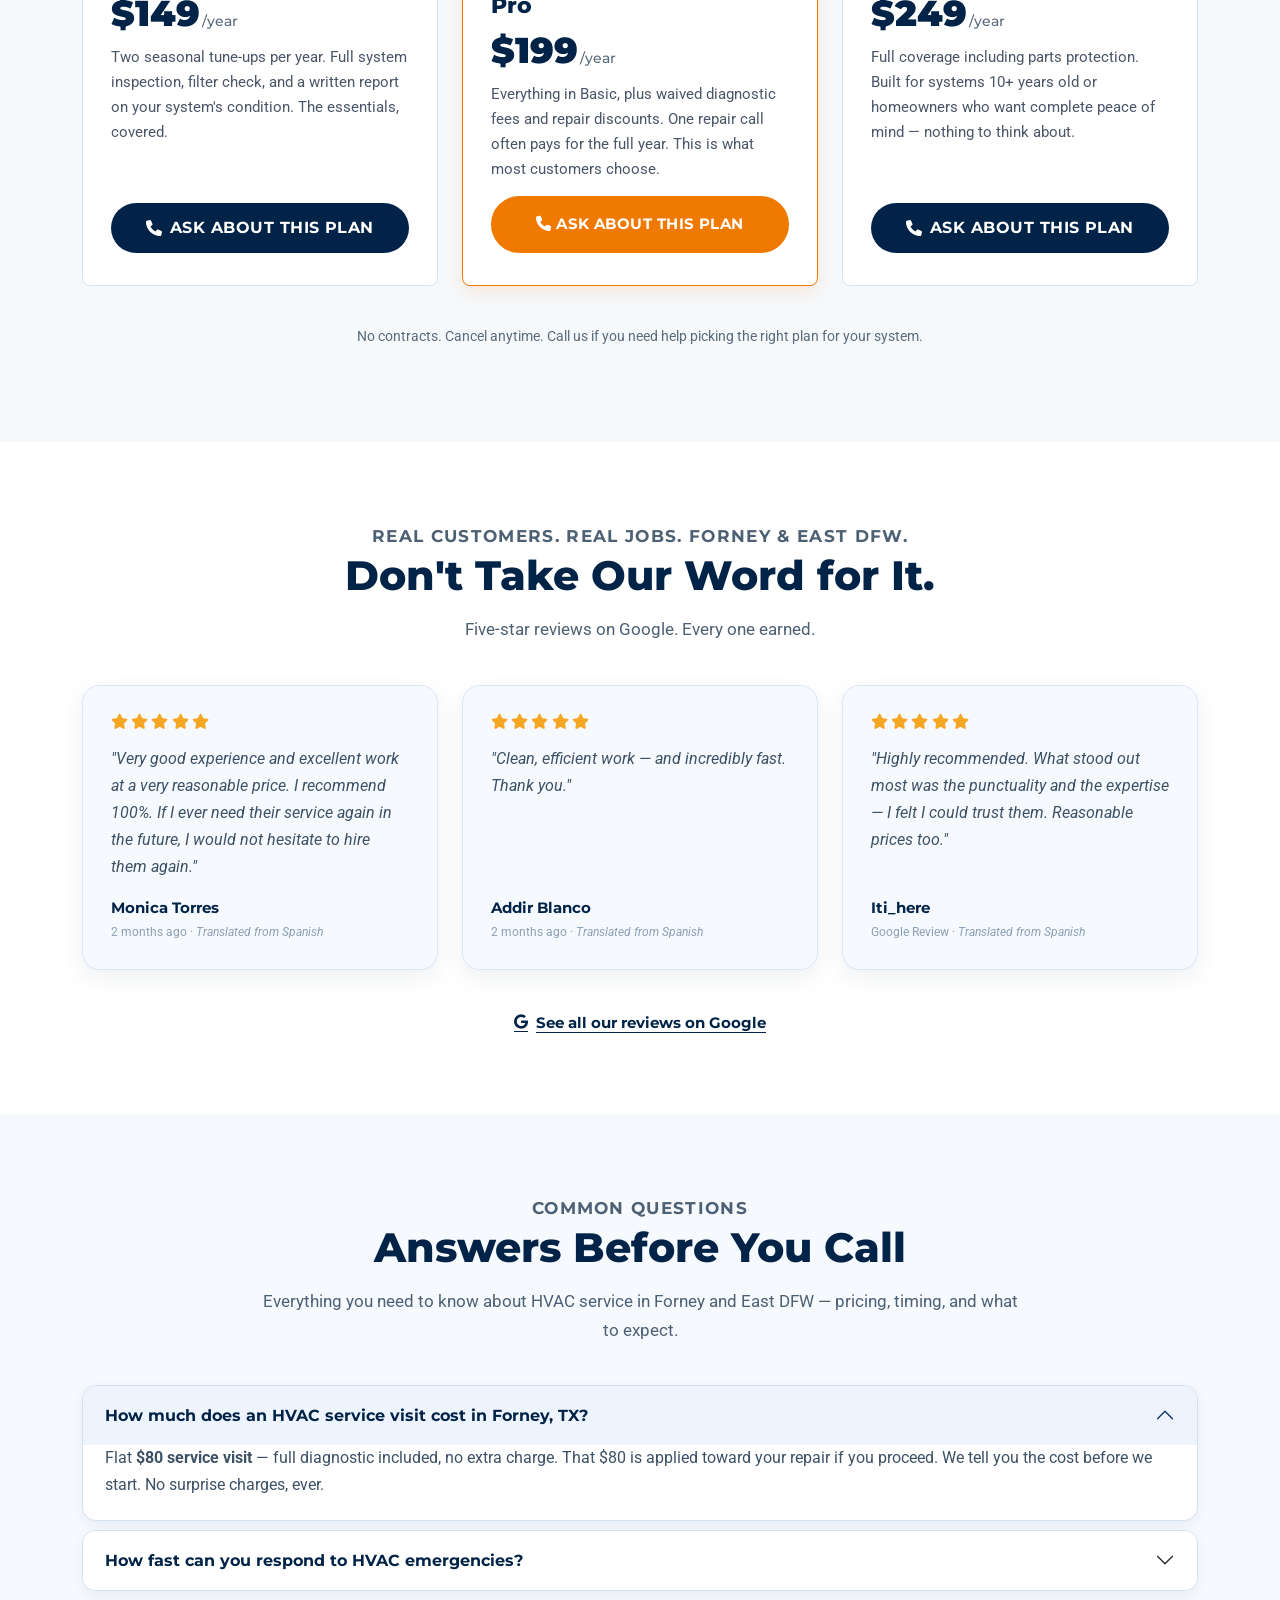
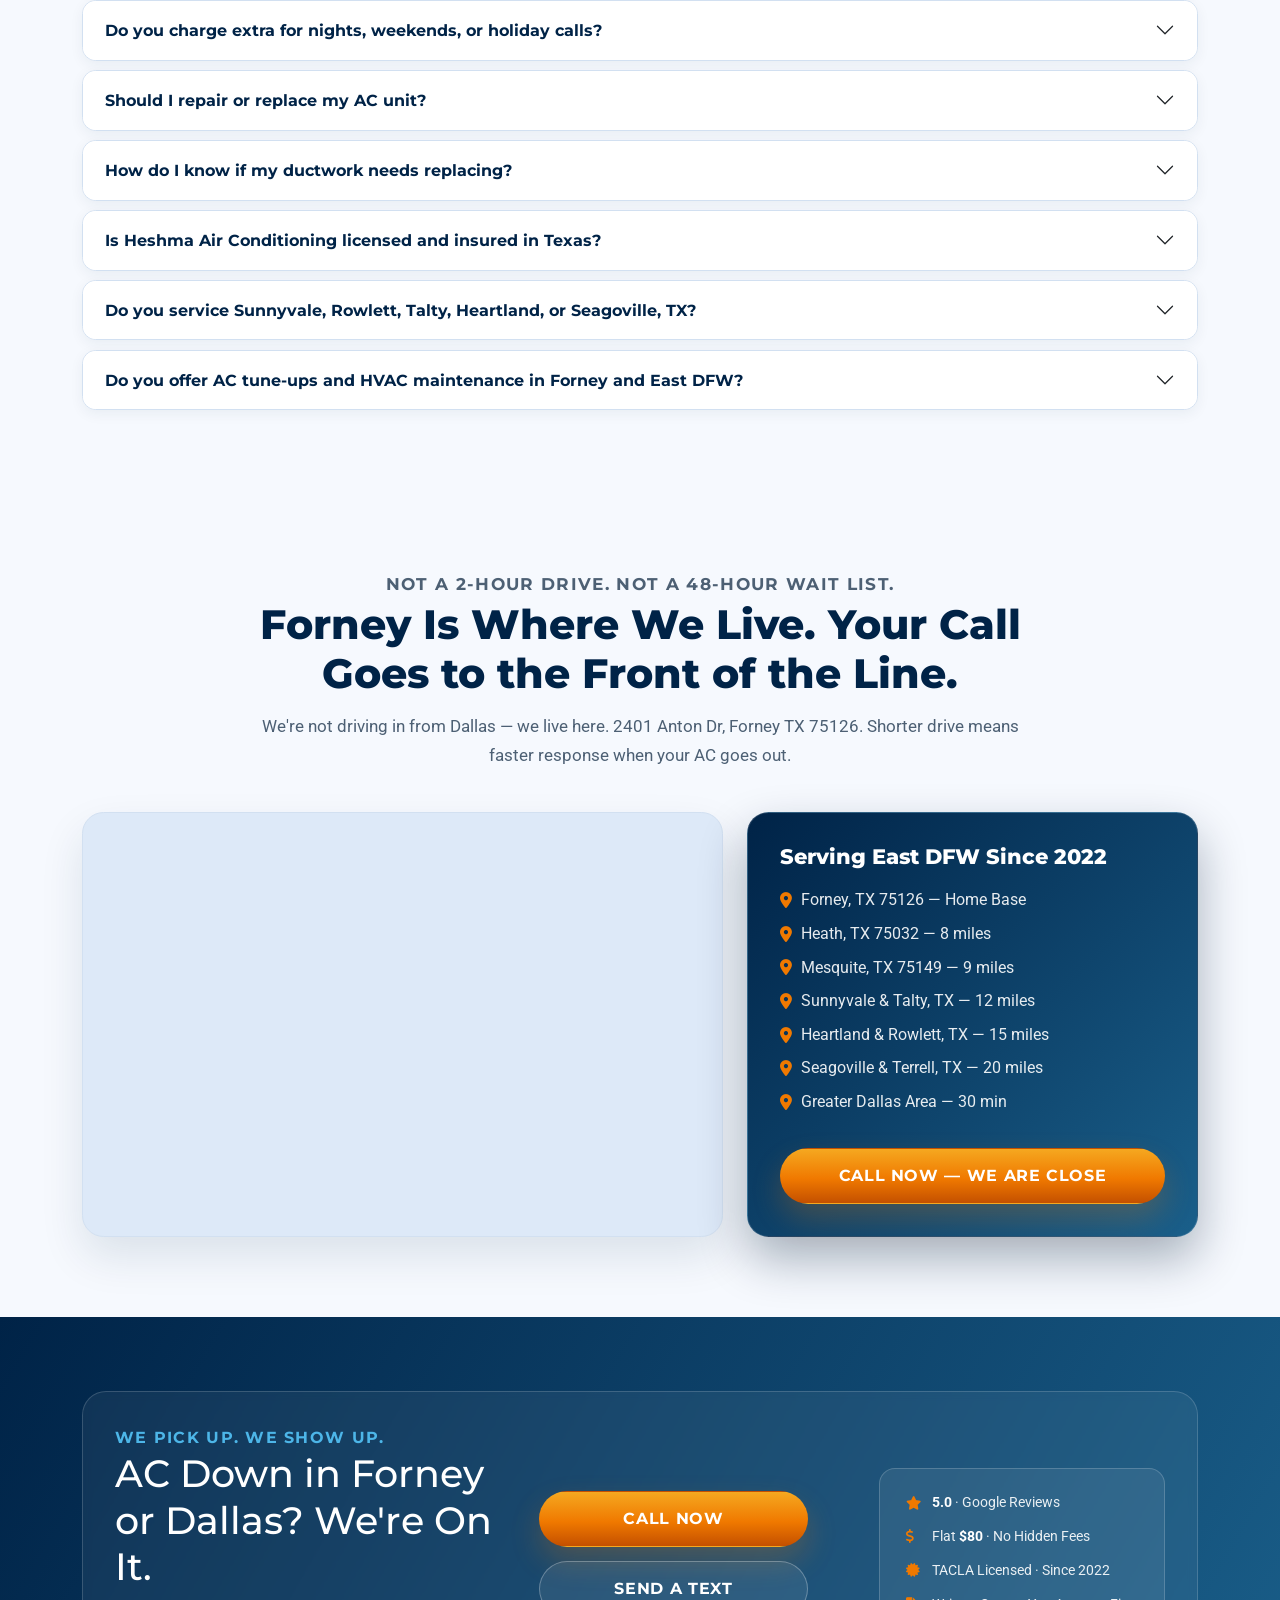
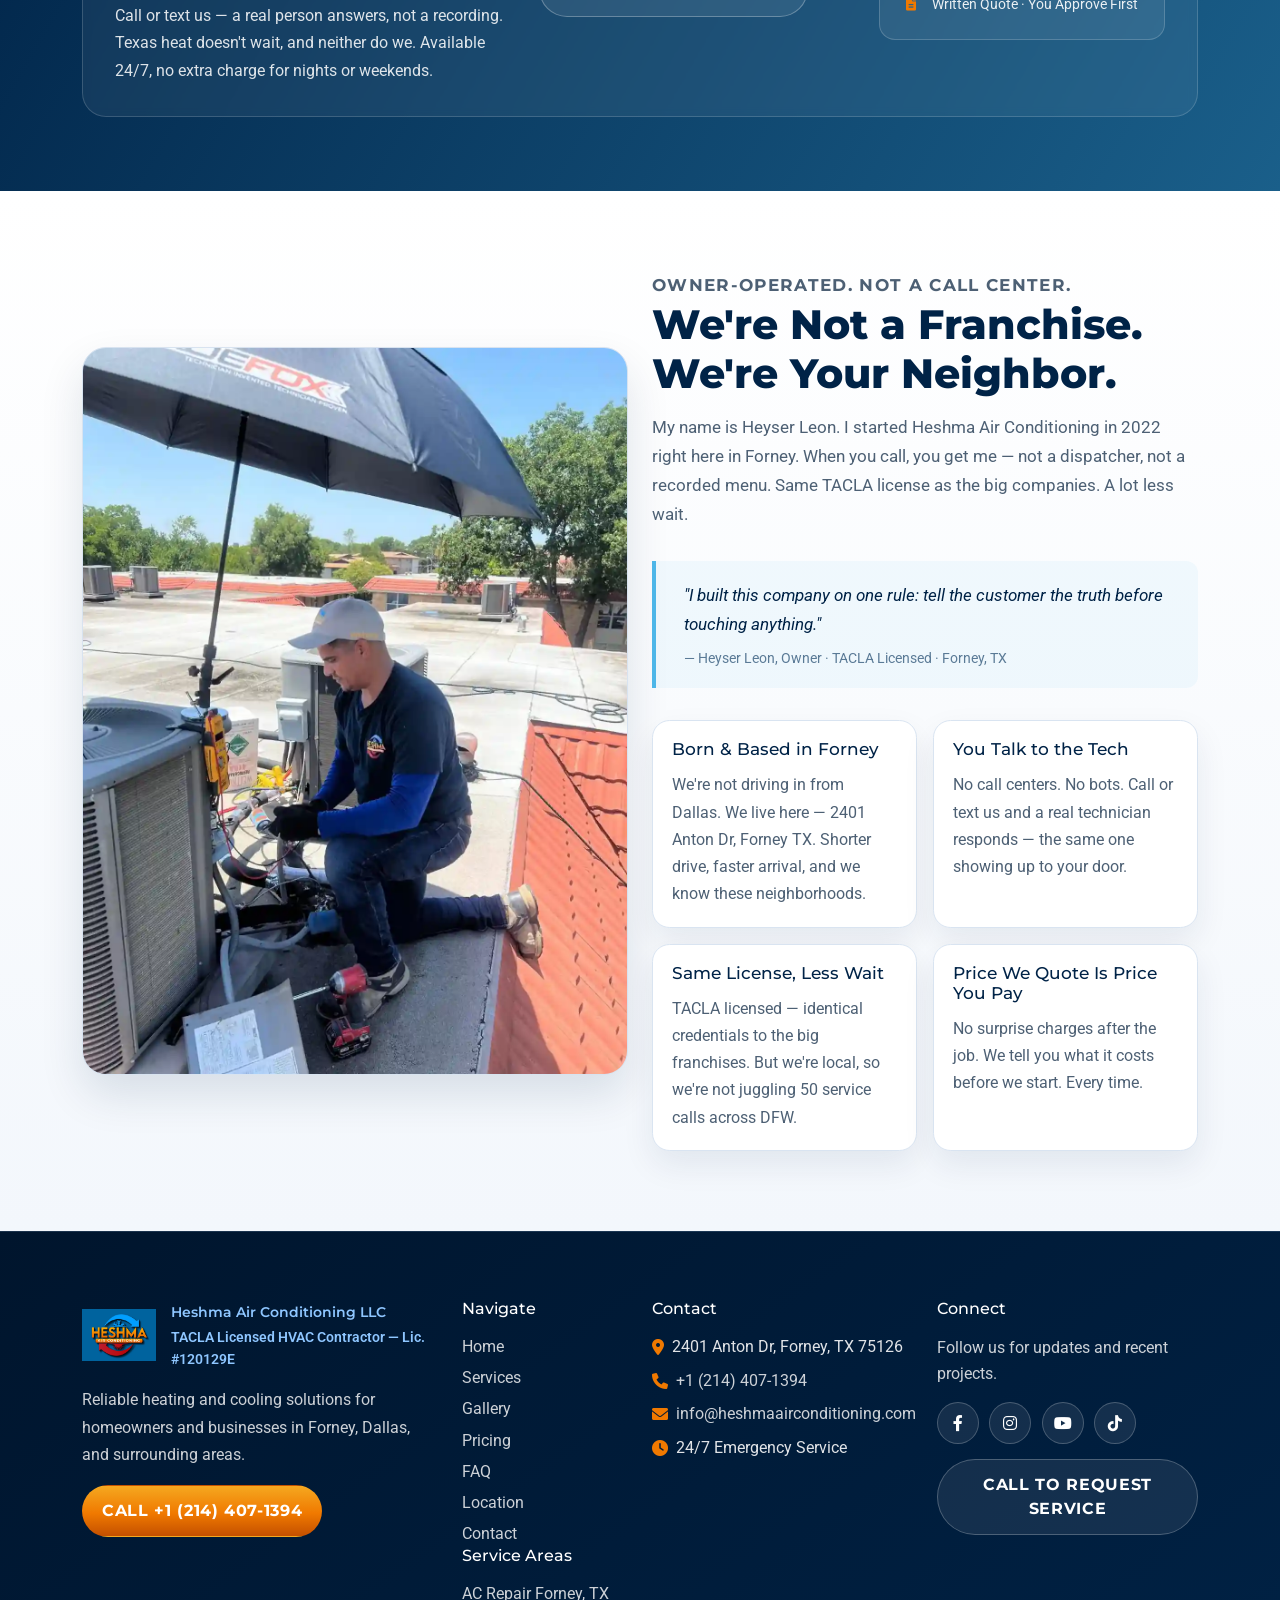
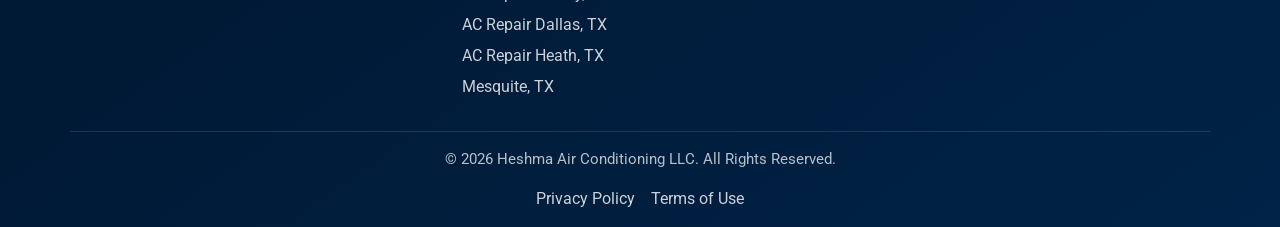
==== commit 21d5568a: "CRO & competitive upgrade: hero redesign, urgency CTAs, bilingual signal - Hero (index): fondo-forne" ====
--- a/index.html
+++ b/index.html
@@ -240,7 +240,7 @@
 	<link rel="preconnect" href="https://fonts.gstatic.com" crossorigin>
 	<link rel="preload" as="style" href="https://fonts.googleapis.com/css2?family=Montserrat:wght@600;700;800&family=Roboto:wght@400;700&display=swap" onload="this.onload=null;this.rel='stylesheet'">
 	<noscript><link rel="stylesheet" href="https://fonts.googleapis.com/css2?family=Montserrat:wght@600;700;800&family=Roboto:wght@400;700&display=swap"></noscript>
-	<link rel="preload" as="image" href="css/img/banner1.webp" type="image/webp" imagesrcset="css/img/banner1.webp" fetchpriority="high">
+	<link rel="preload" as="image" href="css/img/fondo-forney.webp" type="image/webp" imagesrcset="css/img/fondo-forney.webp" fetchpriority="high">
 	<link href="https://cdn.jsdelivr.net/npm/bootstrap@5.3.3/dist/css/bootstrap.min.css" rel="stylesheet" integrity="sha384-QWTKZyjpPEjISv5WaRU9OFeRpok6YctnYmDr5pNlyT2bRjXh0JMhjY6hW+ALEwIH" crossorigin="anonymous">
 	<link rel="preload" as="style" href="https://cdnjs.cloudflare.com/ajax/libs/font-awesome/6.0.0/css/all.min.css" integrity="sha512-9usAa10IRO0HhonpyAIVpjrylPvoDwiPUiKdWk5t3PyolY1cOd4DSE0Ga+ri4AuTroPR5aQvXU9xC6qOPnzFeg==" crossorigin="anonymous" onload="this.onload=null;this.rel='stylesheet'">
 	<noscript><link rel="stylesheet" href="https://cdnjs.cloudflare.com/ajax/libs/font-awesome/6.0.0/css/all.min.css" integrity="sha512-9usAa10IRO0HhonpyAIVpjrylPvoDwiPUiKdWk5t3PyolY1cOd4DSE0Ga+ri4AuTroPR5aQvXU9xC6qOPnzFeg==" crossorigin="anonymous"></noscript>
@@ -307,26 +307,40 @@
 
 	<main id="main-content">
 		<section class="hero-section hero-section--forney" id="hero" aria-labelledby="hero-title">
-			<div class="hero-cta-overlay">
-				<h1 id="hero-title" class="hero-headline">
-					Heshma Air Conditioning
-					<span class="hero-headline__sub">HVAC Company — Forney, TX</span>
-				</h1>
-				<div class="hero-trust-strip">
-					<span class="hero-trust-stars" aria-label="5 out of 5 stars">
-						<i class="fa-solid fa-star" aria-hidden="true"></i>
-						<i class="fa-solid fa-star" aria-hidden="true"></i>
-						<i class="fa-solid fa-star" aria-hidden="true"></i>
-						<i class="fa-solid fa-star" aria-hidden="true"></i>
-						<i class="fa-solid fa-star" aria-hidden="true"></i>
-						5.0
-					</span>
-					<span class="hero-trust-sep" aria-hidden="true">·</span>
-					<span class="hero-trust-license">TACLA #120129E</span>
-				</div>
-				<a class="btn btn-hero-primary hero-call-btn" href="tel:+12144071394" aria-label="Call for same-day HVAC service in Forney TX">
-					<i class="fa-solid fa-phone" aria-hidden="true"></i> Call Now
-				</a>
+			<div class="container">
+				<div class="row align-items-center g-4">
+					<div class="col-md-7">
+						<div class="hero-cta-overlay">
+							<h1 id="hero-title" class="hero-headline">
+								Heshma Air Conditioning
+								<span class="hero-headline__sub">HVAC Company — Forney, TX</span>
+							</h1>
+							<p class="hero-subline">Your family shouldn't sweat another Texas summer.</p>
+							<div class="hero-trust-strip">
+								<span class="hero-trust-stars" aria-label="5 out of 5 stars">
+									<i class="fa-solid fa-star" aria-hidden="true"></i>
+									<i class="fa-solid fa-star" aria-hidden="true"></i>
+									<i class="fa-solid fa-star" aria-hidden="true"></i>
+									<i class="fa-solid fa-star" aria-hidden="true"></i>
+									<i class="fa-solid fa-star" aria-hidden="true"></i>
+									5.0
+								</span>
+								<span class="hero-trust-sep" aria-hidden="true">·</span>
+								<span class="hero-trust-license">TACLA #120129E</span>
+								<span class="hero-trust-sep" aria-hidden="true">·</span>
+								<span class="hero-trust-lang"><i class="fa-solid fa-language" aria-hidden="true"></i> Servicio en Español</span>
+							</div>
+							<a class="btn btn-hero-primary hero-call-btn" href="tel:+12144071394" aria-label="Call for same-day HVAC service in Forney TX">
+								<span class="hero-call-live" aria-hidden="true"></span>
+								<i class="fa-solid fa-phone" aria-hidden="true"></i> Call Now — We're Ready
+							</a>
+							<p class="hero-call-sub">Techs available today &nbsp;·&nbsp; Free to call &nbsp;·&nbsp; Same-day fix</p>
+						</div>
+					</div>
+					<div class="col-md-5 text-center">
+						<img class="hero-truck-img" src="css/img/banner1.webp" alt="Heshma Air Conditioning HVAC team — Forney, TX" width="1200" height="800" loading="eager">
+					</div>
+				</div>
 			</div>
 		</section>
 
--- a/css/heshma.css
+++ b/css/heshma.css
@@ -1,4 +1,4 @@
-:root {
+﻿:root {
 	--primary-navy: #002347;
 	--secondary-blue: #1a5f8a;
 	--brand-blue-bright: #4db6e8;
@@ -281,36 +281,93 @@
 
 .hero-section--forney {
 	position: relative;
-	background: url('img/banner1.webp') center 40% / cover no-repeat, var(--primary-navy);
-	padding: 0;
-	min-height: 100vh;
-	display: flex;
+	background: url('img/fondo-forney.webp') center center / cover no-repeat, var(--primary-navy);
+	padding: calc(var(--header-offset) + 2rem) 0 4rem;
+	min-height: 60vh;
 }
 
 .hero-section--forney::before {
 	display: block;
 	content: '';
 	position: absolute;
-	inset: 0;
+	inset: 45px 0 0 0;
 	background: linear-gradient(
-		to top,
-		rgba(0, 15, 40, 0.42) 0%,
-		rgba(0, 15, 40, 0.10) 35%,
-		transparent 62%
+		to right,
+		rgba(0, 15, 40, 0.28) 0%,
+		rgba(0, 15, 40, 0.08) 55%,
+		transparent 80%
 	);
+	z-index: 0;
+}
+
+.hero-section--forney > .container {
+	position: relative;
 	z-index: 1;
 }
 
+.hero-section--forney .row {
+	align-items: flex-start;
+}
+
 .hero-cta-overlay {
-	position: absolute;
-	bottom: calc(2.5rem - 50px);
-	left: 2.5rem;
-	z-index: 2;
 	display: flex;
 	flex-direction: column;
 	align-items: flex-start;
-	gap: 0.4rem;
+	gap: 1rem;
 	max-width: 520px;
+	margin-top: calc(3rem + 20px);
+}
+
+.hero-subline {
+	margin: 0;
+	font-size: 1.125rem;
+	font-weight: 500;
+	color: #ffffff;
+	text-shadow: 0 1px 4px rgba(0, 0, 0, 0.55);
+	line-height: 1.4;
+}
+
+.hero-call-live {
+	display: inline-block;
+	width: 9px;
+	height: 9px;
+	background: #22c55e;
+	border-radius: 50%;
+	margin-right: 7px;
+	vertical-align: middle;
+	animation: livePulse 1.4s ease-in-out infinite;
+	will-change: transform, opacity;
+}
+
+@keyframes livePulse {
+	0%, 100% {
+		opacity: 1;
+		transform: scale(1);
+	}
+	50% {
+		opacity: 0.45;
+		transform: scale(1.5);
+	}
+}
+
+.hero-call-sub {
+	margin: -0.25rem 0 0;
+	font-size: 0.78rem;
+	font-weight: 500;
+	color: rgba(255, 255, 255, 0.88);
+	text-shadow: 0 1px 3px rgba(0, 0, 0, 0.5);
+	letter-spacing: 0.01em;
+}
+
+.hero-truck-img {
+	width: 88%;
+	height: auto;
+	display: block;
+	border-radius: 1.2rem;
+	box-shadow: 0 20px 48px rgba(0, 0, 0, 0.35);
+	margin-left: auto;
+	margin-top: 3rem;
+	transform: translate(20px, 20px);
 }
 
 .hero-headline {
@@ -371,6 +428,16 @@
 	font-size: 0.82rem;
 	font-weight: 600;
 	color: rgba(255,255,255,0.85);
+	text-shadow: 0 1px 6px rgba(0,0,0,0.5);
+}
+
+.hero-trust-lang {
+	display: inline-flex;
+	align-items: center;
+	gap: 0.35rem;
+	font-size: 0.82rem;
+	font-weight: 700;
+	color: #4db6e8;
 	text-shadow: 0 1px 6px rgba(0,0,0,0.5);
 }
 
@@ -1609,25 +1676,10 @@
 		padding-top: calc(var(--header-offset) + 1.5rem);
 	}
 
-
-
 	.hero-section--forney {
-		background: url('img/banner1.webp') center 40% / cover no-repeat;
-		min-height: 100vh;
-		padding-top: 0;
-		display: flex;
-		align-items: flex-end;
-	}
-
-	.hero-section--forney::before {
-		display: block;
-		background: linear-gradient(
-			to top,
-			rgba(0, 15, 40, 0.96) 0%,
-			rgba(0, 15, 40, 0.80) 30%,
-			rgba(0, 15, 40, 0.25) 60%,
-			transparent 100%
-		);
+		background: url('img/fondo-forney.webp') center center / cover no-repeat;
+		min-height: 0;
+		padding-top: calc(var(--header-offset) + 1.5rem);
 	}
 
 	.hero-headline {
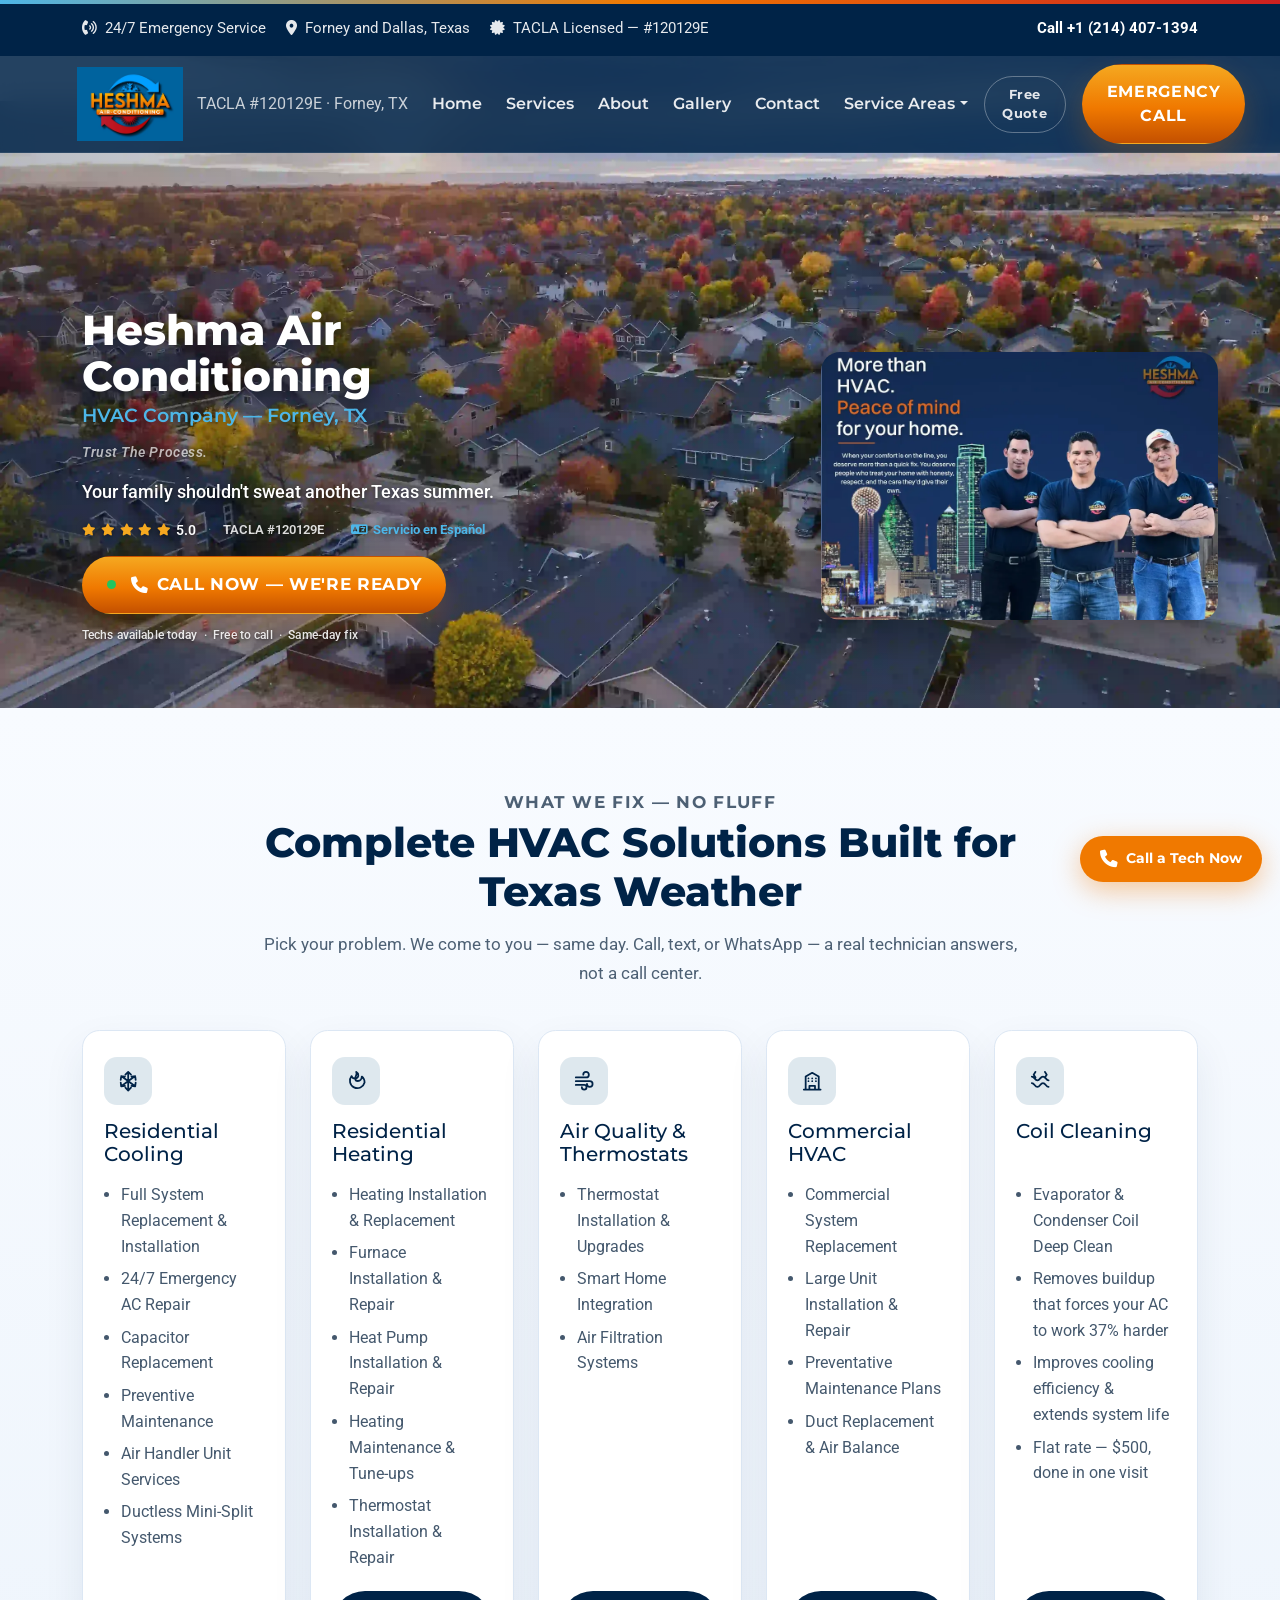
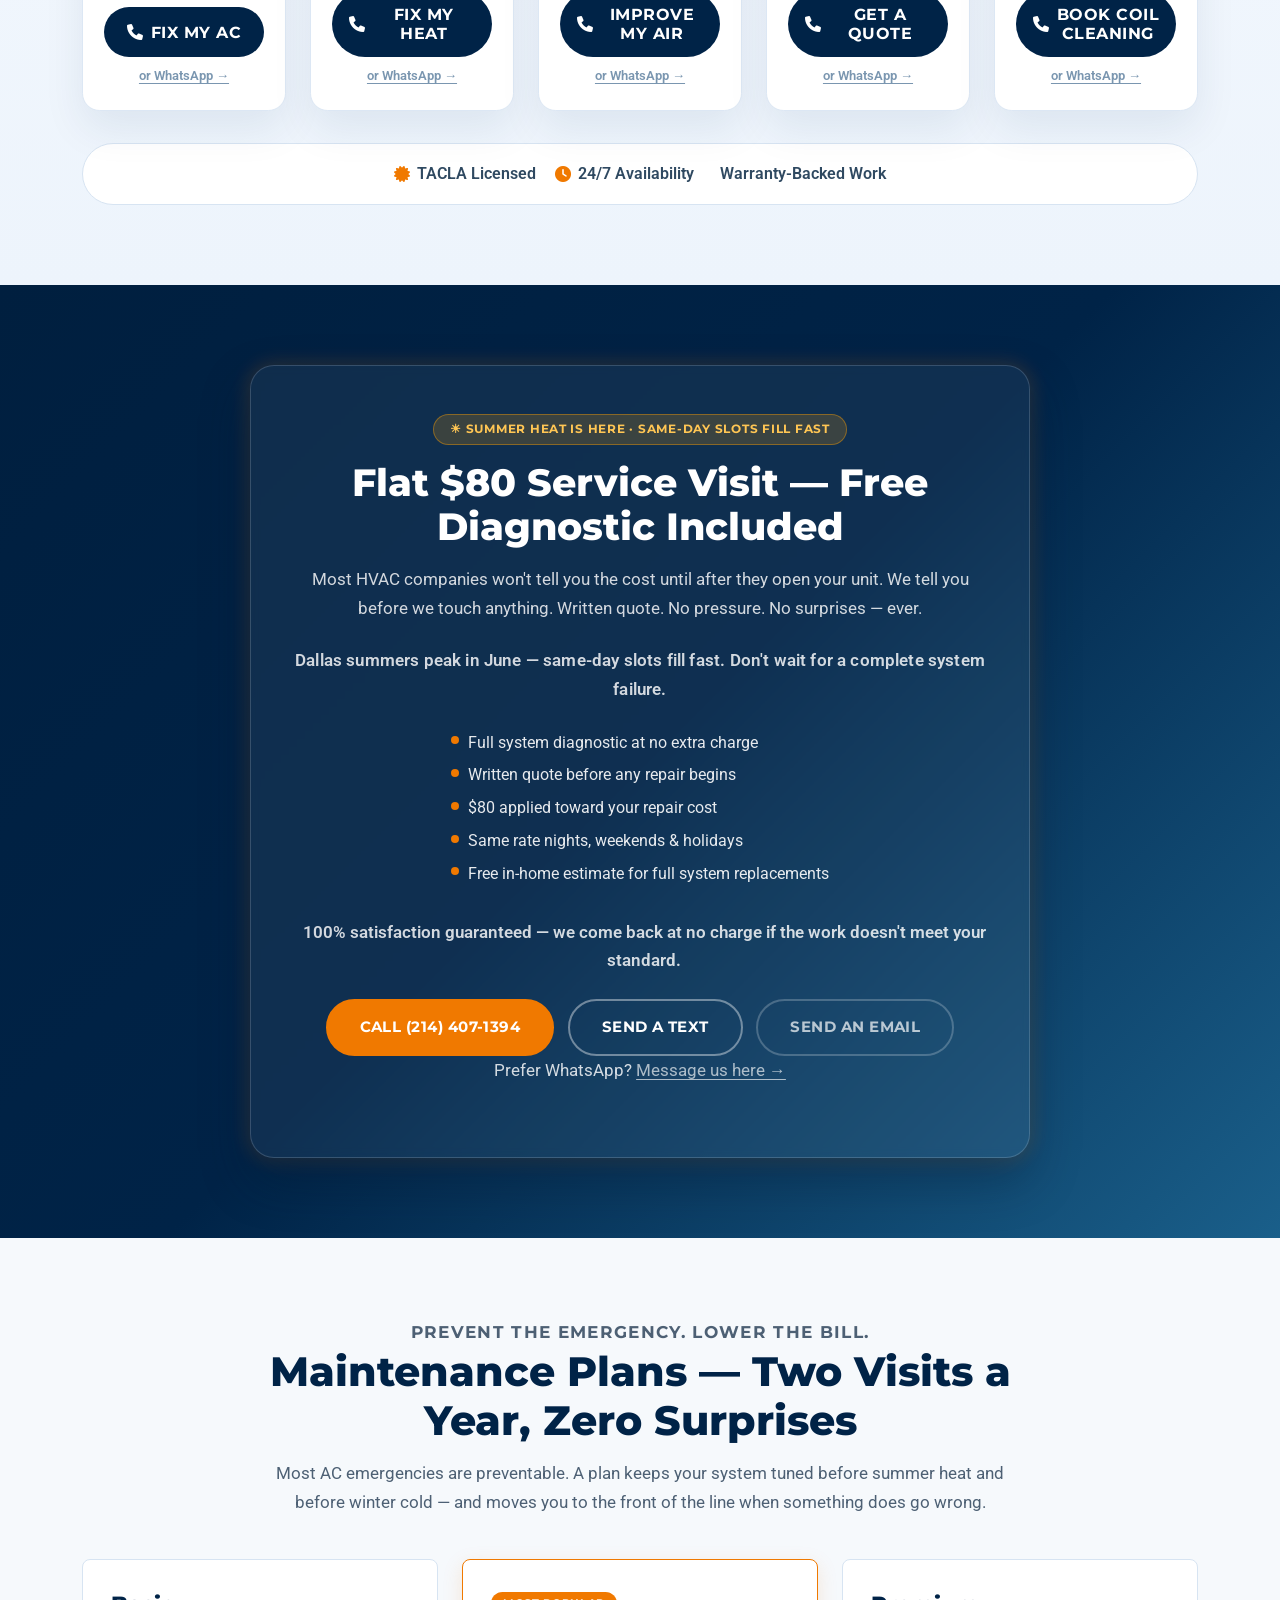
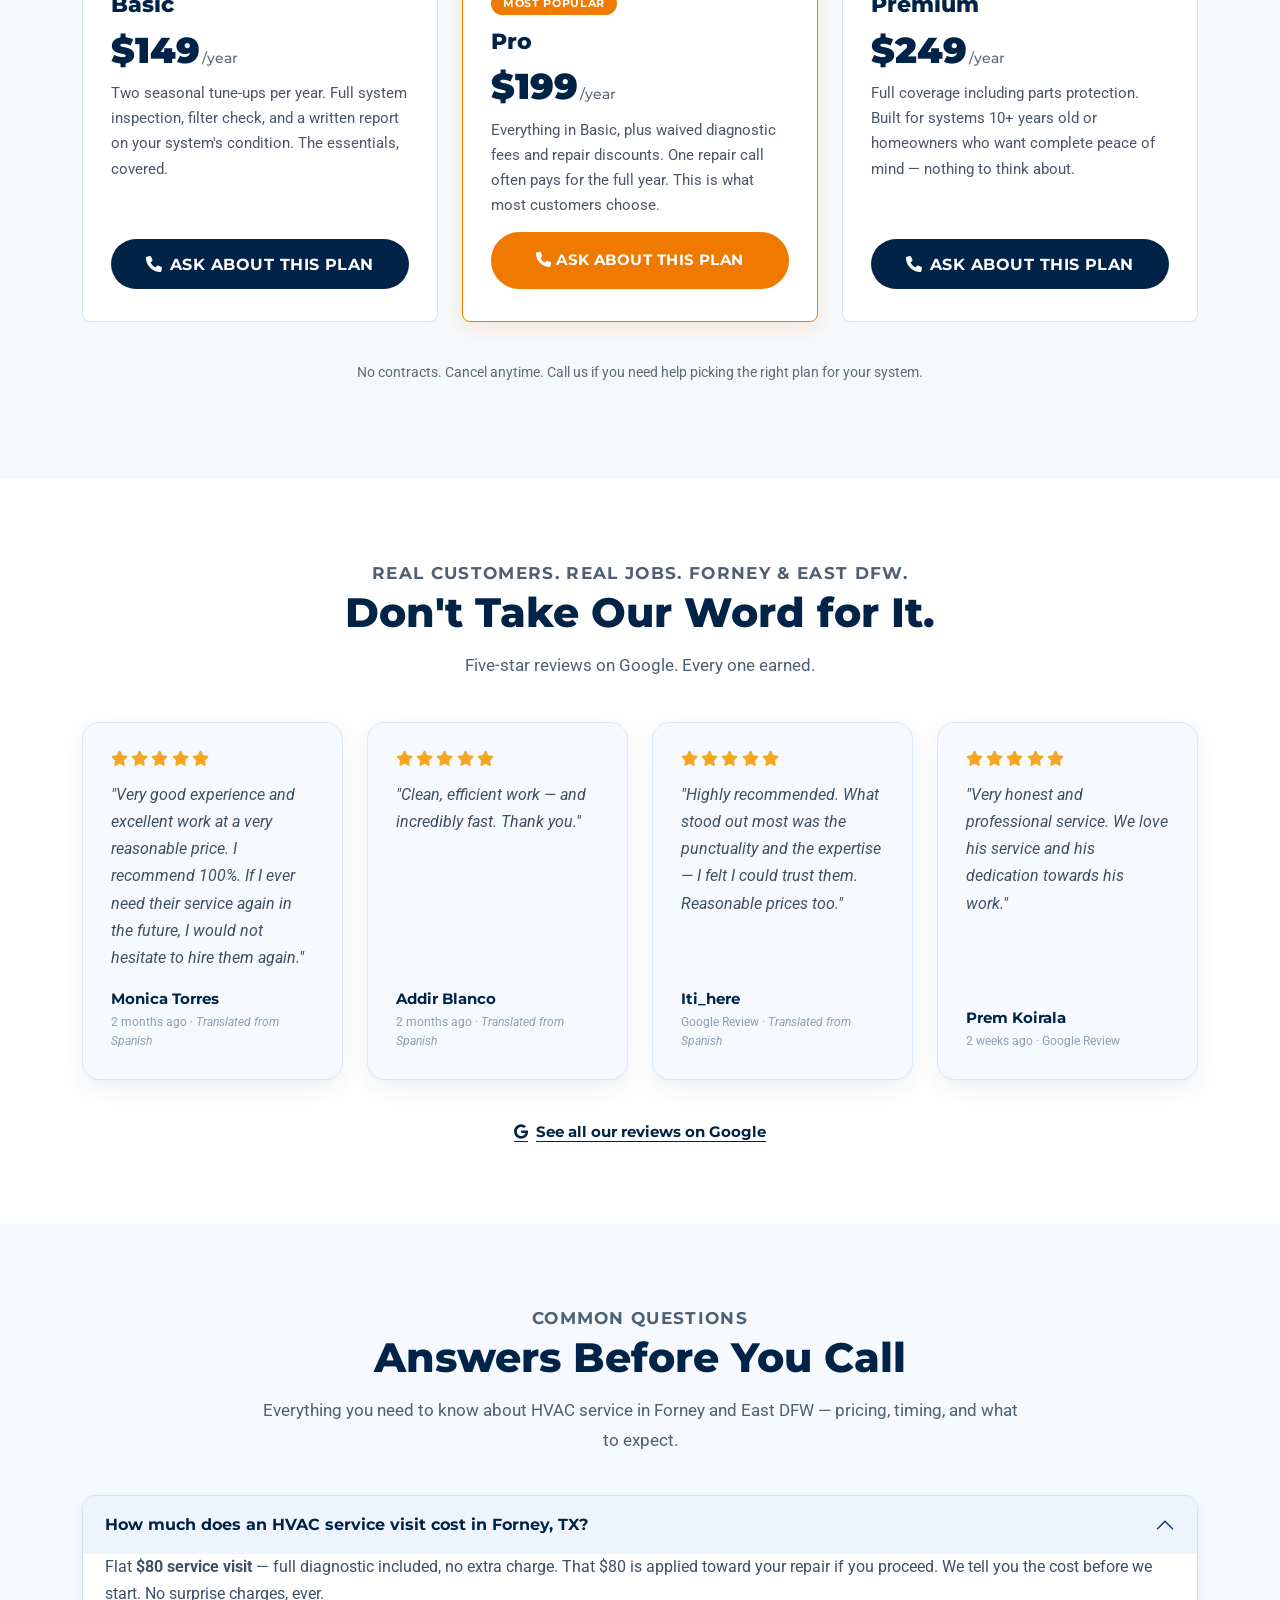
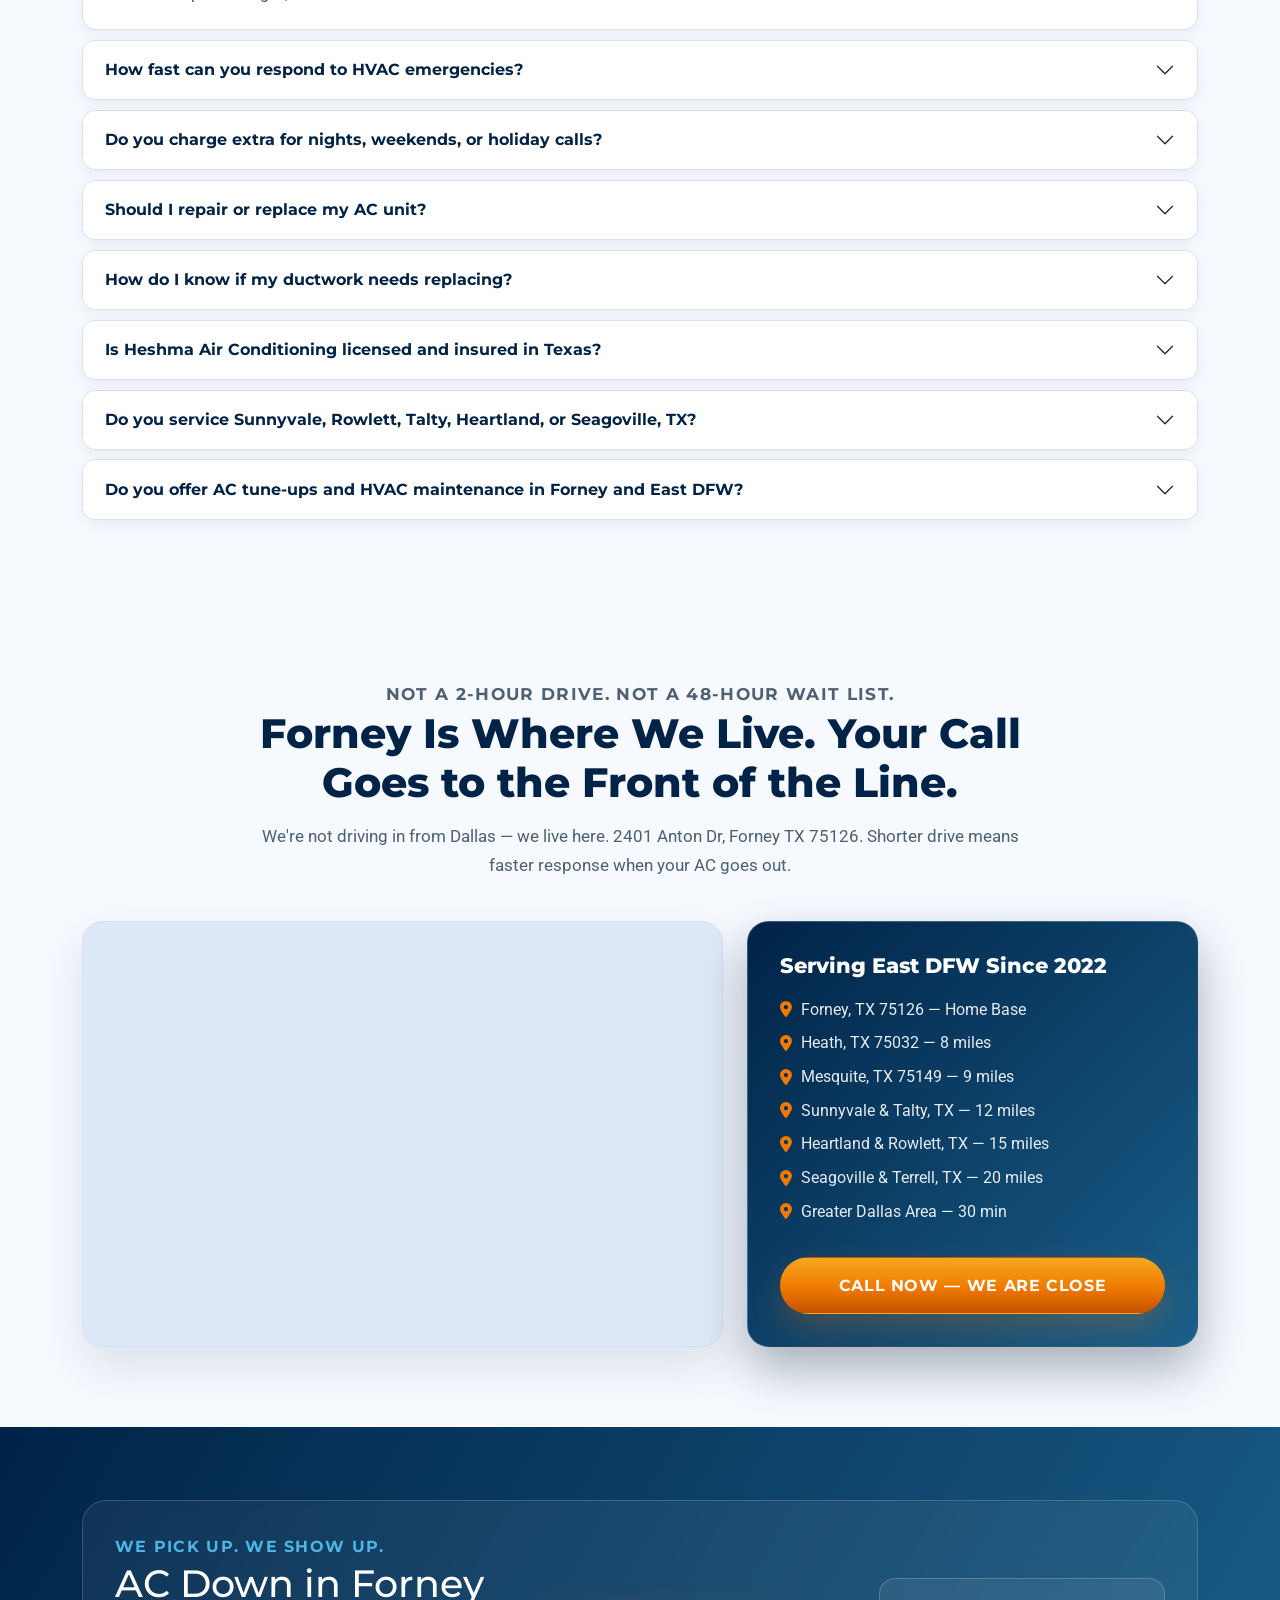
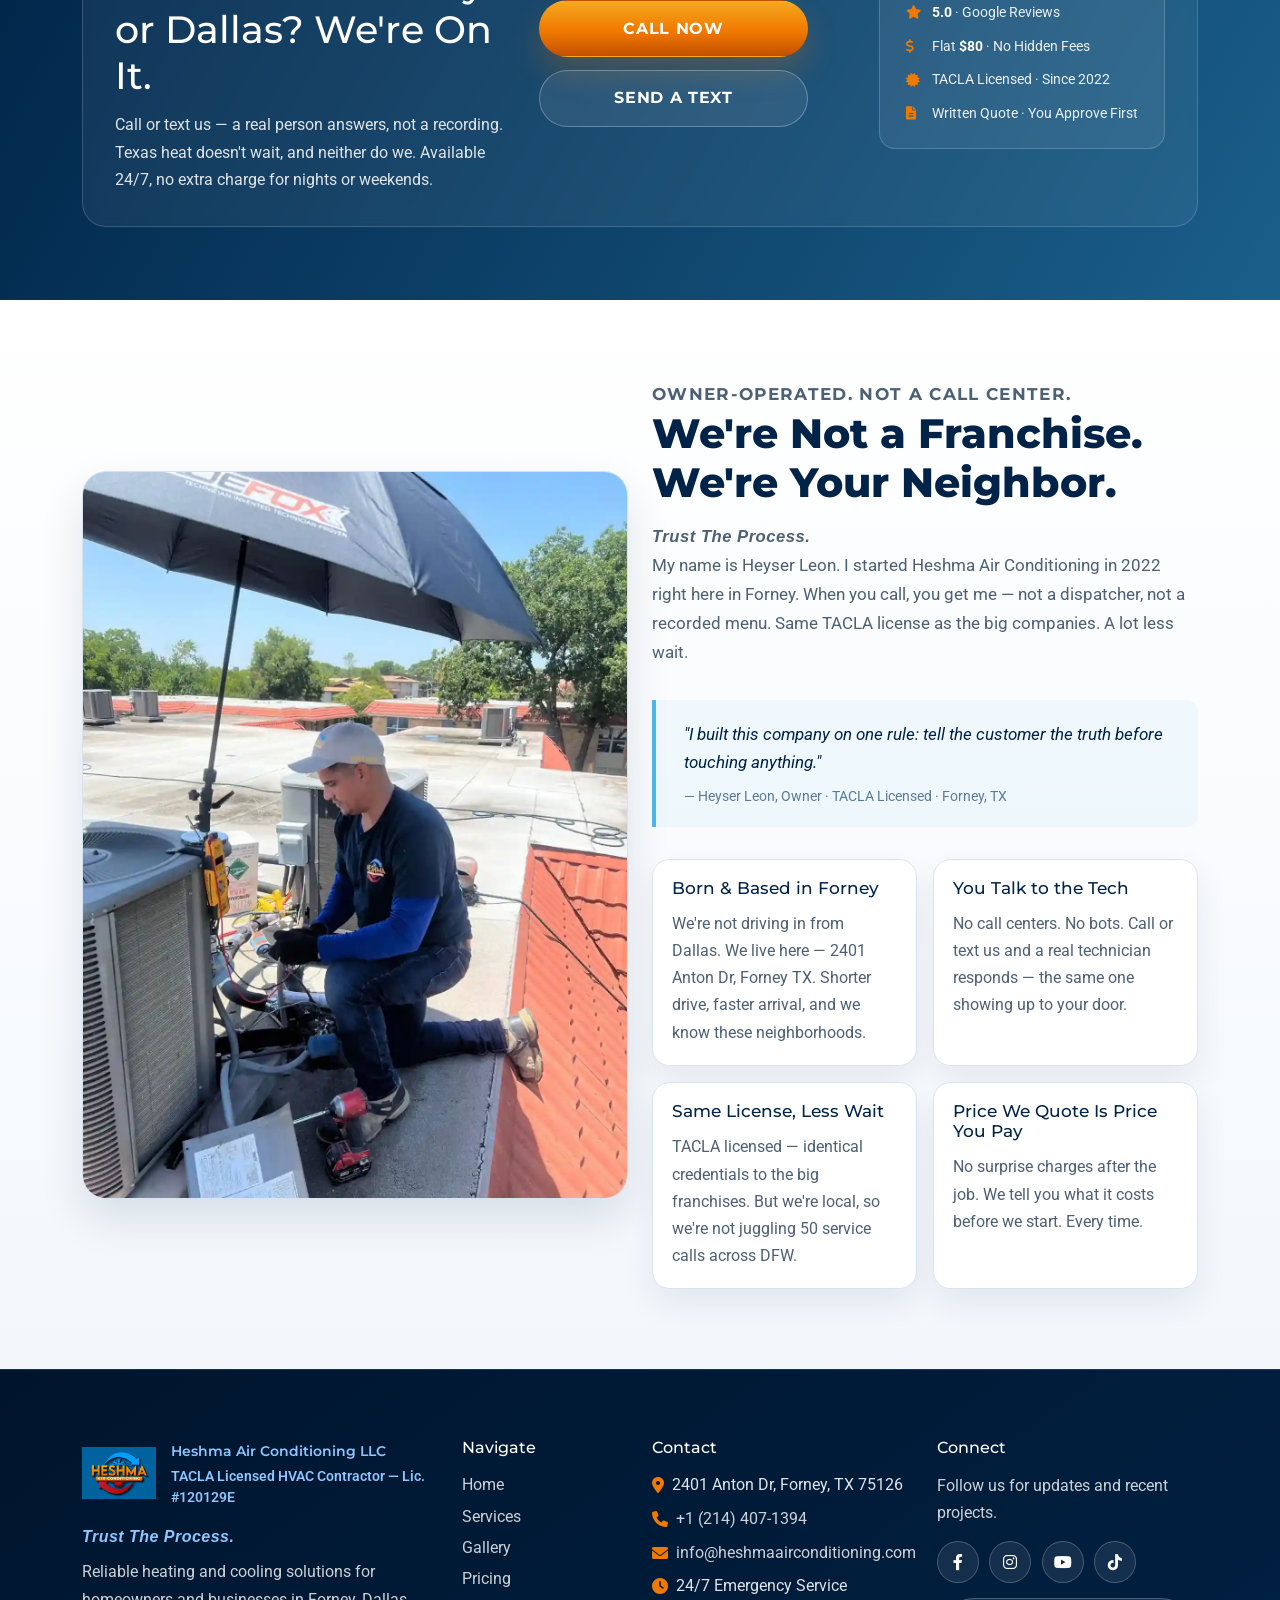
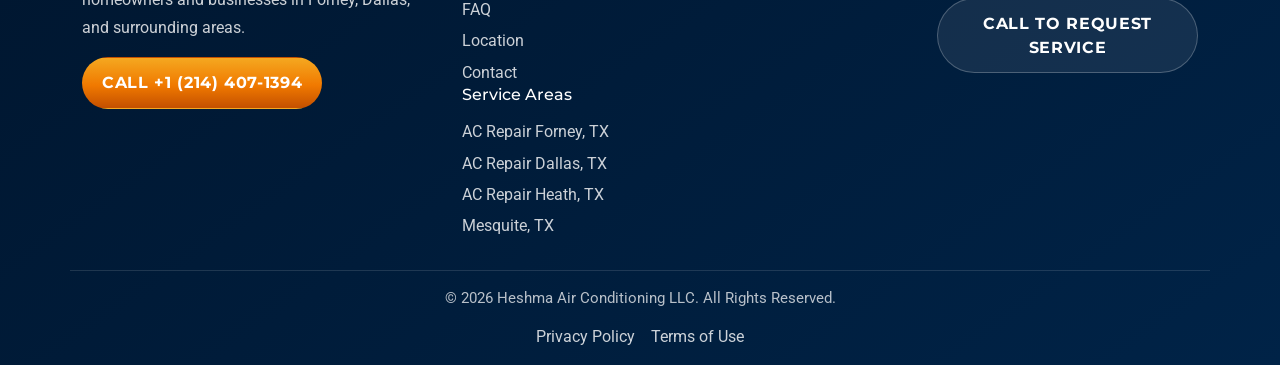
==== commit f3befe1e: "SEO fixes, brand slogan, hero photo backgrounds, and site consistency pass - Trim title/meta descrip" ====
--- a/index.html
+++ b/index.html
@@ -12,13 +12,13 @@
 	  gtag('config', 'AW-10990584376');
 	</script>
 	<title>Heshma Air Conditioning | HVAC Company Forney, TX | AC, Heating &amp; Cooling</title>
-	<meta name="description" content="Local AC repair & HVAC service in Forney, TX. Owner-operated, TACLA licensed, no hidden fees. 24/7 emergency response for Forney & Dallas. Call or WhatsApp — you talk to the tech.">
+	<meta name="description" content="Local AC repair & HVAC service in Forney, TX. Owner-operated, TACLA licensed, no hidden fees. 24/7 emergency for Forney & Dallas — call or text.">
 	<meta name="robots" content="index, follow">
 	<link rel="icon" type="image/webp" href="css/img/logo-oficial.webp">
 	<link rel="canonical" href="https://heshmaairconditioning.com/">
 	<meta property="og:type" content="website">
 	<meta property="og:title" content="Heshma Air Conditioning | HVAC Company Forney, TX | AC, Heating &amp; Cooling">
-	<meta property="og:description" content="Local AC repair & HVAC service in Forney, TX. Owner-operated, TACLA licensed, no hidden fees. 24/7 emergency response for Forney & Dallas. Call or WhatsApp — you talk to the tech.">
+	<meta property="og:description" content="Local AC repair & HVAC service in Forney, TX. Owner-operated, TACLA licensed, no hidden fees. 24/7 emergency for Forney & Dallas — call or text.">
 	<meta property="og:url" content="https://heshmaairconditioning.com/">
 	<meta property="og:site_name" content="Heshma Air Conditioning">
 	<meta property="og:image" content="https://heshmaairconditioning.com/css/img/hero-tecnico.webp">
@@ -28,7 +28,7 @@
 	<meta property="og:locale" content="en_US">
 	<meta name="twitter:card" content="summary_large_image">
 	<meta name="twitter:title" content="Heshma Air Conditioning | HVAC Company Forney, TX | AC, Heating &amp; Cooling">
-	<meta name="twitter:description" content="Local AC repair & HVAC service in Forney, TX. Owner-operated, TACLA licensed, no hidden fees. 24/7 emergency response. Call or WhatsApp — you talk to the tech.">
+	<meta name="twitter:description" content="Local AC repair & HVAC service in Forney, TX. Owner-operated, TACLA licensed, no hidden fees. 24/7 emergency for Forney & Dallas — call or text.">
 	<meta name="twitter:image" content="https://heshmaairconditioning.com/css/img/hero-tecnico.webp">
 	<script type="application/ld+json">
 	{
@@ -83,7 +83,7 @@
 	      "aggregateRating": {
 	        "@type": "AggregateRating",
 	        "ratingValue": "5",
-	        "reviewCount": "9",
+	        "reviewCount": "10",
 	        "bestRating": "5",
 	        "worstRating": "1"
 	      },
@@ -283,6 +283,7 @@
 						<li class="nav-item"><a class="nav-link" href="#services">Services</a></li>
 						<li class="nav-item"><a class="nav-link" href="#about-preview">About</a></li>
 						<li class="nav-item"><a class="nav-link" href="gallery.html">Gallery</a></li>
+						<!-- <li class="nav-item"><a class="nav-link" href="financing.html">Financing</a></li> -->
 						<li class="nav-item"><a class="nav-link" href="#contact">Contact</a></li>
 						<li class="nav-item dropdown">
 							<a class="nav-link dropdown-toggle" href="#" role="button" data-bs-toggle="dropdown" aria-expanded="false">Service Areas</a>
@@ -315,6 +316,7 @@
 								Heshma Air Conditioning
 								<span class="hero-headline__sub">HVAC Company — Forney, TX</span>
 							</h1>
+							<p class="hero-motto">Trust The Process.</p>
 							<p class="hero-subline">Your family shouldn't sweat another Texas summer.</p>
 							<div class="hero-trust-strip">
 								<span class="hero-trust-stars" aria-label="5 out of 5 stars">
@@ -532,7 +534,7 @@
 
 				<div class="row g-4 justify-content-center">
 
-					<div class="col-lg-4 col-md-6">
+					<div class="col-xl-3 col-lg-4 col-md-6">
 						<article class="review-card">
 							<div class="review-card__stars" aria-label="5 out of 5 stars">
 								<i class="fa-solid fa-star" aria-hidden="true"></i>
@@ -551,7 +553,7 @@
 						</article>
 					</div>
 
-					<div class="col-lg-4 col-md-6">
+					<div class="col-xl-3 col-lg-4 col-md-6">
 						<article class="review-card">
 							<div class="review-card__stars" aria-label="5 out of 5 stars">
 								<i class="fa-solid fa-star" aria-hidden="true"></i>
@@ -570,7 +572,7 @@
 						</article>
 					</div>
 
-					<div class="col-lg-4 col-md-6">
+					<div class="col-xl-3 col-lg-4 col-md-6">
 						<article class="review-card">
 							<div class="review-card__stars" aria-label="5 out of 5 stars">
 								<i class="fa-solid fa-star" aria-hidden="true"></i>
@@ -585,6 +587,25 @@
 							<footer class="review-card__footer">
 								<span class="review-card__name">Iti_here</span>
 								<span class="review-card__meta">Google Review &middot; <span class="review-card__translated">Translated from Spanish</span></span>
+							</footer>
+						</article>
+					</div>
+
+					<div class="col-xl-3 col-lg-4 col-md-6">
+						<article class="review-card">
+							<div class="review-card__stars" aria-label="5 out of 5 stars">
+								<i class="fa-solid fa-star" aria-hidden="true"></i>
+								<i class="fa-solid fa-star" aria-hidden="true"></i>
+								<i class="fa-solid fa-star" aria-hidden="true"></i>
+								<i class="fa-solid fa-star" aria-hidden="true"></i>
+								<i class="fa-solid fa-star" aria-hidden="true"></i>
+							</div>
+							<blockquote class="review-card__text">
+								"Very honest and professional service. We love his service and his dedication towards his work."
+							</blockquote>
+							<footer class="review-card__footer">
+								<span class="review-card__name">Prem Koirala</span>
+								<span class="review-card__meta">2 weeks ago &middot; Google Review</span>
 							</footer>
 						</article>
 					</div>
@@ -791,6 +812,7 @@
 						<div class="section-heading about-section__heading">
 							<p class="section-heading__eyebrow">Owner-Operated. Not a Call Center.</p>
 							<h2 id="about-title">We're Not a Franchise. We're Your Neighbor.</h2>
+							<p class="about-section__motto">Trust The Process.</p>
 							<p>My name is Heyser Leon. I started Heshma Air Conditioning in 2022 right here in Forney. When you call, you get me — not a dispatcher, not a recorded menu. Same TACLA license as the big companies. A lot less wait.</p>
 						</div>
 
@@ -836,6 +858,7 @@
 								<p>TACLA Licensed HVAC Contractor &mdash; Lic. #120129E</p>
 							</div>
 						</div>
+						<p class="footer-brand__motto">Trust The Process.</p>
 						<p class="footer-brand__text">Reliable heating and cooling solutions for homeowners and businesses in Forney, Dallas, and surrounding areas.</p>
 						<a class="btn btn-footer-cta" href="tel:+12144071394" aria-label="Call Heshma Air Conditioning now">Call +1 (214) 407-1394</a>
 					</div>
--- a/css/heshma.css
+++ b/css/heshma.css
@@ -389,6 +389,16 @@
 	text-shadow: 0 1px 8px rgba(0,0,0,0.5);
 }
 
+.hero-motto {
+	margin: 0;
+	font-size: 0.85rem;
+	font-weight: 600;
+	font-style: italic;
+	letter-spacing: 0.04em;
+	color: rgba(255, 255, 255, 0.68);
+	text-shadow: 0 1px 4px rgba(0, 0, 0, 0.5);
+}
+
 .hero-call-btn {
 	font-size: 1.05rem;
 	display: flex;
@@ -471,6 +481,113 @@
 
 .hero-rating__stars i {
 	font-size: 0.8rem;
+}
+
+/* City landing page hero — photo background variants (Heath, Mesquite, Forney, Dallas). */
+.hero-section--city-forney,
+.hero-section--city-dallas,
+.hero-section--city-heath,
+.hero-section--city-mesquite {
+	position: relative;
+	background-position: top center;
+	background-size: cover;
+	background-repeat: no-repeat;
+}
+.hero-section--city-forney { background-image: url('img/heshma-1.webp'); }
+.hero-section--city-dallas { background-image: url('img/heshma-3.webp'); }
+.hero-section--city-heath { background-image: url('img/heshma-4.webp'); }
+.hero-section--city-mesquite { background-image: url('img/heshma-2.webp'); }
+
+.hero-section--city-forney::before,
+.hero-section--city-dallas::before,
+.hero-section--city-heath::before,
+.hero-section--city-mesquite::before {
+	display: block;
+	content: '';
+	position: absolute;
+	inset: 0;
+	background: linear-gradient(180deg, rgba(0, 15, 40, 0.78) 0%, rgba(0, 15, 40, 0.62) 45%, rgba(0, 15, 40, 0.82) 100%);
+	z-index: 0;
+}
+.hero-section--city-forney > .container,
+.hero-section--city-dallas > .container,
+.hero-section--city-heath > .container,
+.hero-section--city-mesquite > .container {
+	position: relative;
+	z-index: 1;
+}
+
+/* City landing page hero — copy block typography (previously unstyled). */
+.hero-copy {
+	max-width: 700px;
+}
+
+.hero-copy__eyebrow {
+	margin-bottom: 0.8rem;
+	font-family: var(--font-main);
+	font-weight: 700;
+	text-transform: uppercase;
+	letter-spacing: 0.08em;
+	font-size: 0.85rem;
+	color: var(--brand-blue-bright);
+}
+
+.hero-copy h1 {
+	font-family: var(--font-main);
+	font-size: clamp(1.7rem, 4vw, 2.5rem);
+	font-weight: 800;
+	line-height: 1.15;
+	margin-bottom: 1rem;
+	color: var(--clean-white);
+	text-shadow: 0 3px 20px rgba(0, 0, 0, 0.55);
+}
+
+.hero-copy__lead {
+	font-size: 1.1rem;
+	line-height: 1.7;
+	color: rgba(255, 255, 255, 0.92);
+	margin-bottom: 1.5rem;
+	text-shadow: 0 1px 6px rgba(0, 0, 0, 0.5);
+}
+
+.hero-copy__actions {
+	display: flex;
+	flex-wrap: wrap;
+	justify-content: center;
+	gap: 1rem;
+	margin-bottom: 1rem;
+}
+
+.hero-wa-link {
+	margin-bottom: 1.5rem;
+}
+.hero-wa-link a {
+	color: rgba(255, 255, 255, 0.85);
+	font-weight: 600;
+	text-decoration: underline;
+}
+.hero-wa-link a:hover {
+	color: var(--clean-white);
+}
+
+.hero-trust-list {
+	list-style: none;
+	display: flex;
+	flex-wrap: wrap;
+	justify-content: center;
+	gap: 0.5rem 1.2rem;
+	padding: 0;
+	margin: 0 0 1.5rem;
+	font-size: 0.92rem;
+	color: rgba(255, 255, 255, 0.92);
+}
+.hero-trust-list li {
+	display: inline-flex;
+	align-items: center;
+	gap: 0.4rem;
+}
+.hero-trust-list i {
+	color: var(--brand-blue-bright);
 }
 
 .hero-rating__text strong {
@@ -1195,6 +1312,16 @@
 	margin: 0 0 2rem;
 }
 
+.about-section__motto {
+	margin: 0.4rem 0 0;
+	font-family: var(--font-main);
+	font-size: 1rem;
+	font-weight: 700;
+	font-style: italic;
+	letter-spacing: 0.03em;
+	color: var(--brand-blue-bright);
+}
+
 .about-section__grid {
 	display: grid;
 	grid-template-columns: repeat(2, minmax(0, 1fr));
@@ -1245,6 +1372,118 @@
 	font-style: normal;
 }
 
+/* Section module: financing. */
+.financing-hero {
+	padding: calc(var(--header-offset) + 3rem) 0 3.5rem;
+	background: linear-gradient(135deg, var(--primary-navy) 0%, var(--secondary-blue) 100%);
+	color: var(--clean-white);
+}
+
+.financing-hero__eyebrow {
+	margin-bottom: 0.9rem;
+	color: var(--brand-blue-bright);
+	font-family: var(--font-main);
+	font-weight: 700;
+	text-transform: uppercase;
+	letter-spacing: 0.08em;
+	font-size: 0.85rem;
+}
+
+.financing-hero h1 {
+	font-family: var(--font-main);
+	font-size: clamp(1.8rem, 4vw, 2.6rem);
+	font-weight: 800;
+	line-height: 1.15;
+	margin-bottom: 1rem;
+}
+
+.financing-hero__lead {
+	max-width: 720px;
+	font-size: 1.1rem;
+	line-height: 1.75;
+	color: rgba(255, 255, 255, 0.9);
+	margin-bottom: 0.75rem;
+}
+
+.financing-hero__prompt {
+	max-width: 720px;
+	font-weight: 600;
+	margin-bottom: 1.5rem;
+}
+
+.financing-hero__actions {
+	display: flex;
+	flex-wrap: wrap;
+	gap: 1rem;
+	margin-bottom: 2rem;
+}
+
+.financing-disclosure {
+	display: flex;
+	flex-wrap: wrap;
+	align-items: center;
+	gap: 1.25rem;
+	max-width: 780px;
+	padding: 1.1rem 1.4rem;
+	border-radius: 0.9rem;
+	background: var(--clean-white);
+}
+
+.financing-disclosure__logo {
+	height: 42px;
+	width: auto;
+	flex-shrink: 0;
+}
+
+.financing-disclosure__text {
+	margin: 0;
+	font-size: 0.78rem;
+	line-height: 1.6;
+	color: #4d6074;
+	flex: 1;
+	min-width: 240px;
+}
+
+.financing-benefits {
+	padding: 5rem 0;
+	background: linear-gradient(180deg, #ffffff 0%, #f3f7fc 100%);
+}
+
+.financing-benefits__list {
+	list-style: none;
+	padding: 0;
+	margin: 1.5rem 0 2rem;
+	display: grid;
+	gap: 0.7rem;
+}
+
+.financing-benefits__list li {
+	display: flex;
+	align-items: flex-start;
+	gap: 0.7rem;
+	font-size: 1.02rem;
+	line-height: 1.5;
+	color: var(--text-dark);
+}
+
+.financing-benefits__list li i {
+	margin-top: 0.2rem;
+	color: var(--action-orange);
+}
+
+.financing-trust-nod {
+	display: inline-flex;
+	align-items: center;
+	gap: 0.5rem;
+	margin: 0 0 1.5rem;
+	font-weight: 600;
+	color: var(--primary-navy);
+}
+
+.financing-trust-nod i {
+	color: #f5a820;
+}
+
 /* Section module: footer. */
 .site-footer {
 	padding: 4.2rem 0 1rem;
@@ -1287,6 +1526,15 @@
 	color: #8ec6ff;
 	font-size: 0.9rem;
 	font-weight: 600;
+}
+
+.footer-brand__motto {
+	margin: 0 0 0.6rem;
+	font-family: var(--font-main);
+	font-weight: 700;
+	font-style: italic;
+	letter-spacing: 0.03em;
+	color: #8ec6ff;
 }
 
 .footer-brand__text {
